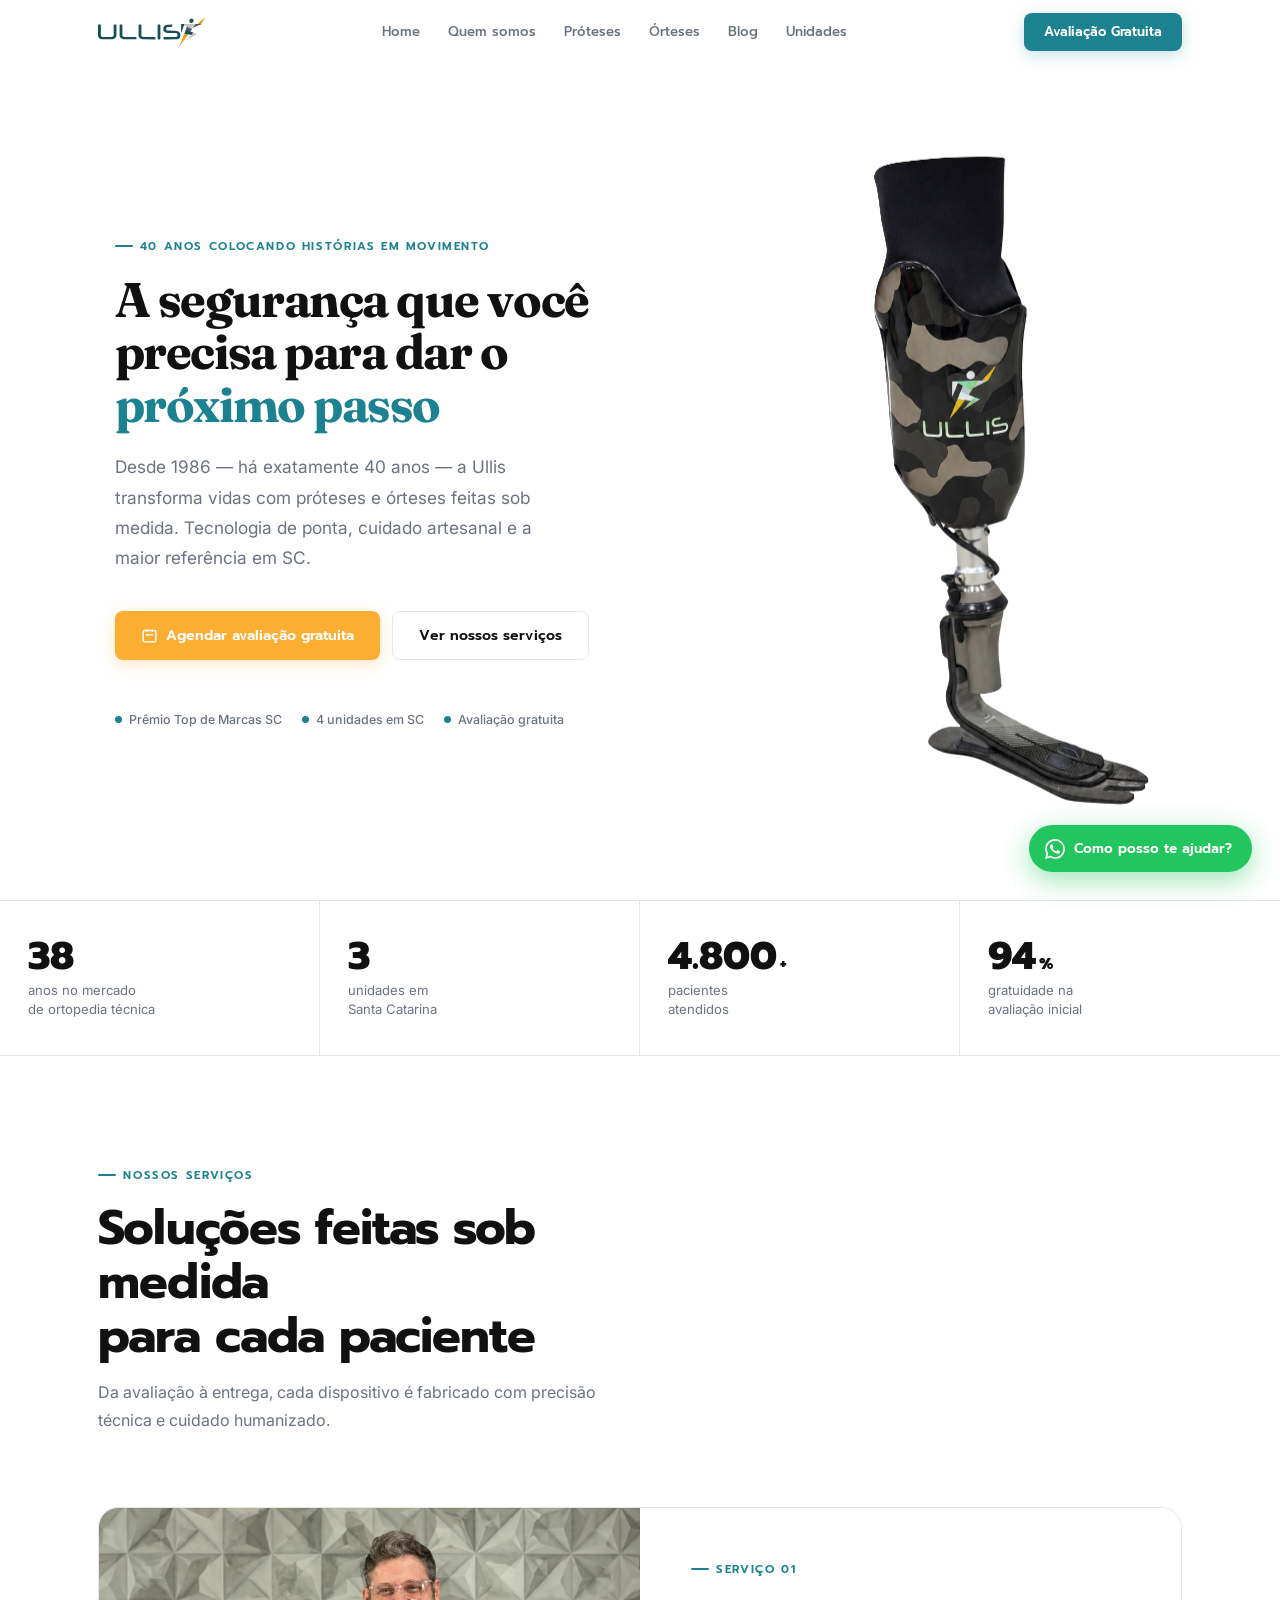
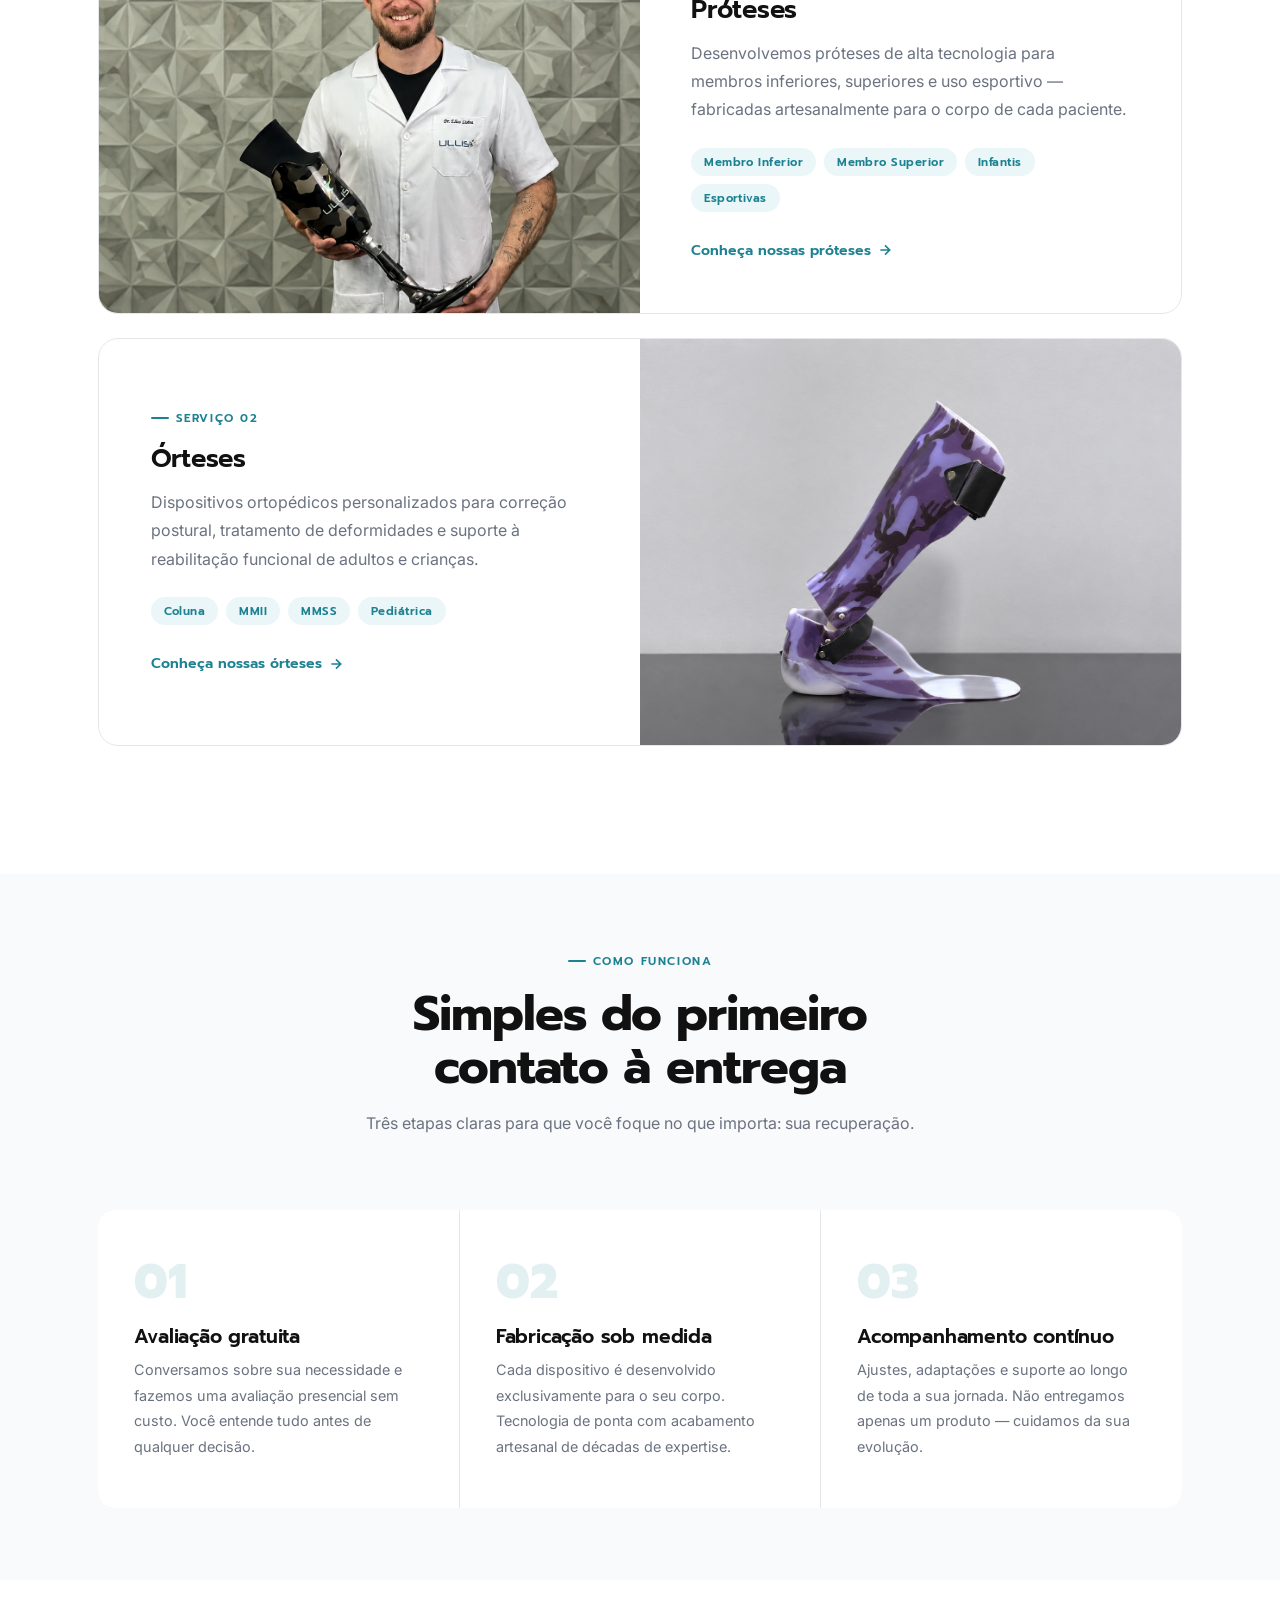
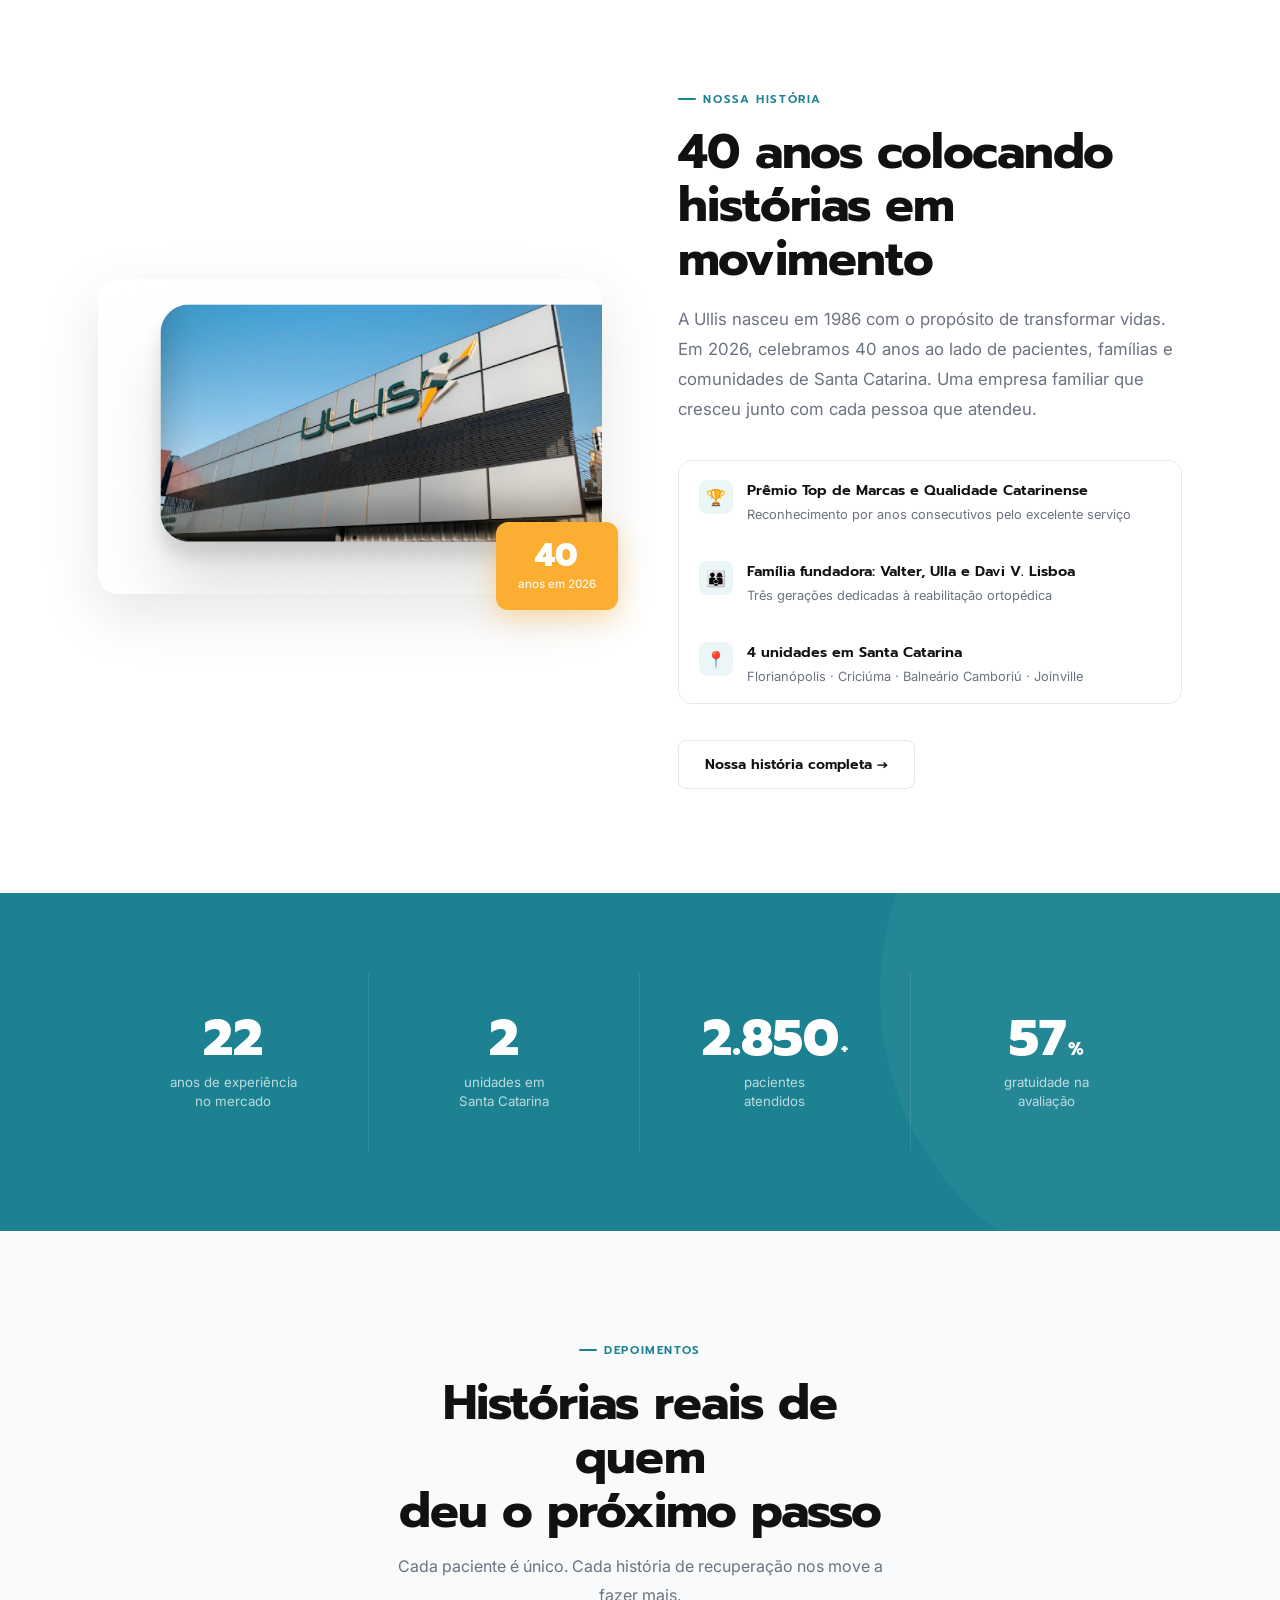
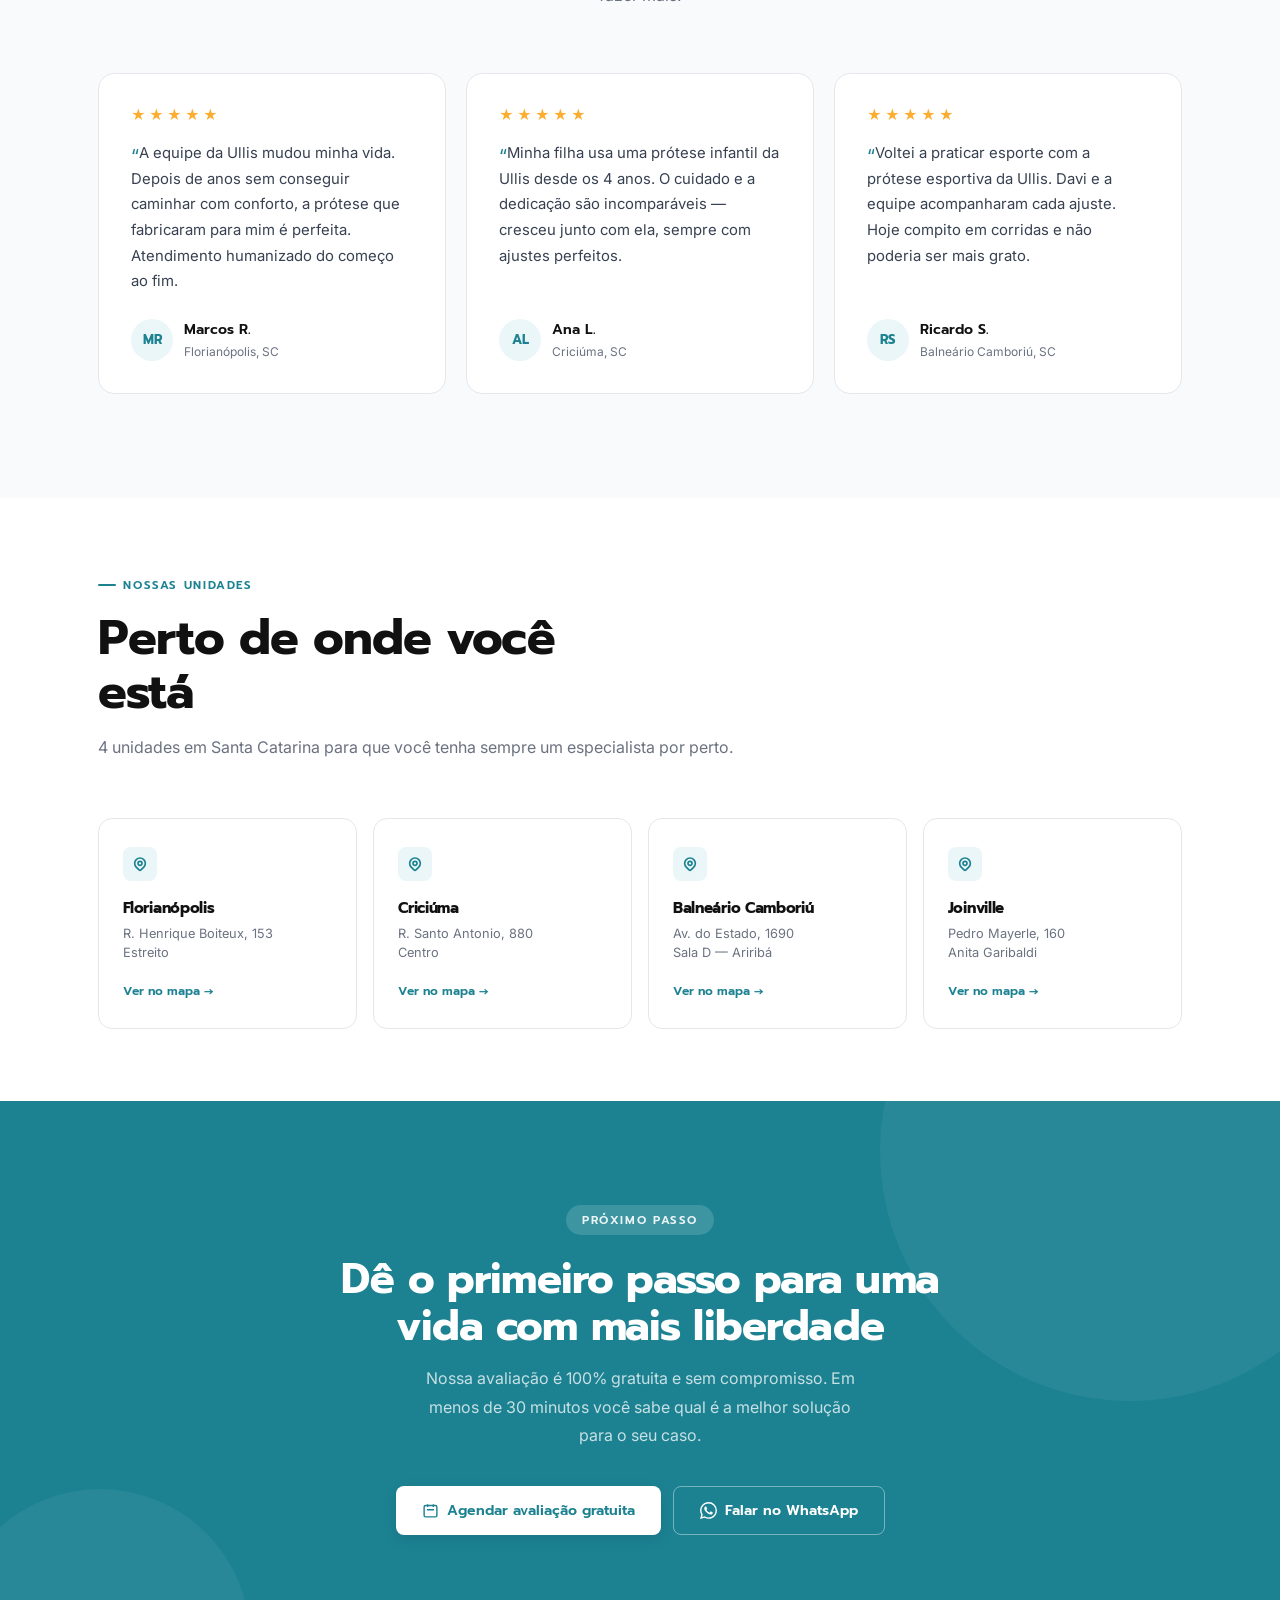
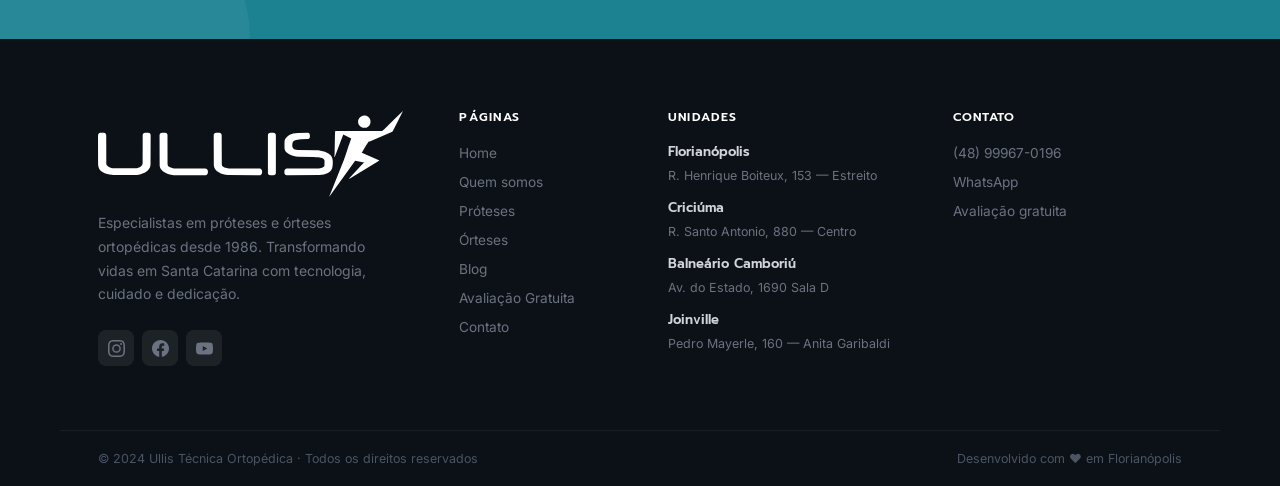
==== Ullis/index.html @ 699c55a4 "Add files via upload" ====
<!DOCTYPE html>
<html lang="pt-BR">
<head>
  <meta charset="UTF-8">
  <meta name="viewport" content="width=device-width, initial-scale=1.0">
  <title>Próteses e Órteses em Santa Catarina | Ullis Técnica Ortopédica</title>
  <meta name="description" content="Especialistas em próteses e órteses ortopédicas desde 1986. Unidades em Florianópolis, Criciúma, Balneário Camboriú e Joinville. Avaliação 100% gratuita.">
  <link rel="canonical" href="https://ullis.com.br/">
  <meta property="og:title" content="Ullis Técnica Ortopédica — Próteses e Órteses desde 1986">
  <meta property="og:description" content="Especialistas em próteses e órteses em Santa Catarina. Avaliação gratuita. 4 unidades.">
  <meta property="og:type" content="website">
  <meta property="og:url" content="https://ullis.com.br/">
  <meta name="robots" content="index, follow">
  <link rel="preconnect" href="https://fonts.googleapis.com">
  <link rel="preconnect" href="https://fonts.gstatic.com" crossorigin>
  <!-- Prompt = UI, nav, body labels | Fraunces = hero headline display serif -->
  <link href="https://fonts.googleapis.com/css2?family=Prompt:ital,wght@0,300;0,400;0,600;0,700;0,800&family=Inter:wght@400;500&family=Fraunces:ital,opsz,wght@0,9..144,300;0,9..144,700;1,9..144,700&display=swap" rel="stylesheet">

  <script type="application/ld+json">
  {"@context":"https://schema.org","@type":"MedicalBusiness","name":"Ullis Técnica Ortopédica","description":"Especialistas em próteses e órteses ortopédicas desde 1986","url":"https://ullis.com.br","telephone":"(48) 99967-0196","foundingDate":"1986","address":[{"@type":"PostalAddress","streetAddress":"Rua Henrique Boiteux, 153","addressLocality":"Florianópolis","addressRegion":"SC","addressCountry":"BR"},{"@type":"PostalAddress","streetAddress":"Rua Santo Antonio, 880","addressLocality":"Criciúma","addressRegion":"SC","addressCountry":"BR"}],"sameAs":["https://www.instagram.com/ullistecnicaortopedica/"]}
  </script>

<style>
/* ─── Reset ───────────────────────────────── */
*,*::before,*::after{box-sizing:border-box;margin:0;padding:0}
html{scroll-behavior:smooth;font-size:16px;-webkit-text-size-adjust:100%}
body{font-family:'Inter',sans-serif;background:#fff;color:#111;-webkit-font-smoothing:antialiased;overflow-x:hidden}
img{max-width:100%;display:block;height:auto}
a{text-decoration:none;color:inherit}
button{font-family:inherit;cursor:pointer;border:none;background:none}

/* ─── Tokens ──────────────────────────────── */
:root{
  --c:  #1C8292;
  --cl: #ebf6f8;
  --cm: rgba(28,130,146,.12);
  --g:  #FBAE32;
  --gd: #e49c25;
  --t:  #111111;
  --tm: #6b7280;
  --ts: #9ca3af;
  --bd: #e5e7eb;
  --bg: #f9fafb;
  --max:1160px;
  --tr: .28s cubic-bezier(.4,0,.2,1);
}

/* ─── Typography ──────────────────────────── */
h1,h2,h3,h4,h5{font-family:'Prompt',sans-serif;line-height:1.12;letter-spacing:-.02em;color:var(--t)}
h1{font-size:clamp(2.8rem,5.5vw,4.4rem);font-weight:800}
/* Hero headline usa Fraunces (serif display) — mais editorial e premium */
.hero__left h1{font-family:'Fraunces',Georgia,serif;font-weight:700;letter-spacing:-.03em;line-height:1.08;font-size:clamp(2rem,3.8vw,3.2rem)}
.hero__left h1 em{font-style:italic;color:var(--c)}
h2{font-size:clamp(2rem,3.8vw,3rem);font-weight:700}
h3{font-size:1.2rem;font-weight:600;letter-spacing:-.01em}
p{font-size:1rem;line-height:1.78;color:var(--tm)}

/* ─── Utilities ───────────────────────────── */
.wrap{max-width:var(--max);margin:0 auto;padding:0 clamp(16px,3vw,40px)}
.s{padding:104px 0}
.s-sm{padding:72px 0}

.eyebrow{
  display:inline-flex;align-items:center;gap:7px;
  font-family:'Prompt',sans-serif;font-size:.72rem;font-weight:600;
  letter-spacing:.14em;text-transform:uppercase;color:var(--c);
  margin-bottom:18px;
}
.eyebrow::before{content:'';width:18px;height:2px;background:var(--c);border-radius:1px}

/* ─── Buttons ─────────────────────────────── */
.btn{
  display:inline-flex;align-items:center;gap:8px;
  font-family:'Prompt',sans-serif;font-size:.88rem;font-weight:600;
  padding:13px 26px;border-radius:8px;
  transition:transform var(--tr),box-shadow var(--tr),background var(--tr),border-color var(--tr);
  white-space:nowrap;
}
.btn:hover{transform:translateY(-1px)}
.btn:active{transform:translateY(0)}
.btn-gold{background:var(--g);color:#fff;box-shadow:0 4px 16px rgba(251,174,50,.3)}
.btn-gold:hover{background:var(--gd);box-shadow:0 8px 24px rgba(251,174,50,.4)}
.btn-teal{background:var(--c);color:#fff;box-shadow:0 4px 16px rgba(28,130,146,.25)}
.btn-teal:hover{background:#166f7d;box-shadow:0 8px 24px rgba(28,130,146,.35)}
.btn-ghost{background:transparent;color:var(--t);border:1.5px solid var(--bd)}
.btn-ghost:hover{border-color:var(--c);color:var(--c);background:var(--cl)}
.btn-wh{background:#fff;color:var(--c);box-shadow:0 4px 14px rgba(0,0,0,.1)}
.btn-wh:hover{background:#f0f9fb}
.btn-ghost-wh{background:transparent;color:#fff;border:1.5px solid rgba(255,255,255,.4)}
.btn-ghost-wh:hover{background:rgba(255,255,255,.08);border-color:#fff}

/* ─── NAV ─────────────────────────────────── */
.nav{
  position:fixed;inset:0 0 auto;z-index:100;
  height:64px;
  background:rgba(255,255,255,.9);
  backdrop-filter:blur(16px) saturate(180%);
  -webkit-backdrop-filter:blur(16px) saturate(180%);
  border-bottom:1px solid transparent;
  transition:border-color .3s,box-shadow .3s;
}
.nav.up{border-color:var(--bd);box-shadow:0 1px 0 var(--bd)}
.nav__i{
  max-width:var(--max);margin:0 auto;padding:0 clamp(16px,3vw,40px);
  height:100%;display:flex;align-items:center;justify-content:space-between;gap:32px;
}
.logo{display:flex;align-items:center;flex-shrink:0}
.logo img{height:30px;width:auto;display:block}
.nav__links{display:flex;align-items:center;gap:2px}
.nav__links a{
  font-family:'Prompt',sans-serif;font-size:.83rem;font-weight:500;
  color:var(--tm);padding:7px 13px;border-radius:6px;
  transition:color var(--tr),background var(--tr);
}
.nav__links a:hover{color:var(--t);background:var(--bg)}
.nav__end{display:flex;align-items:center;gap:10px}
.nav__cta-btn{padding:9px 20px;font-size:.82rem}
.burger{display:none;padding:6px;flex-direction:column;gap:5px}
.burger span{display:block;width:20px;height:1.5px;background:var(--t);border-radius:2px;transition:var(--tr)}

/* ─── HERO ────────────────────────────────── */
.hero{
  min-height:100svh;padding-top:64px;
  display:grid;grid-template-columns:1fr 1fr;
  position:relative;background:#fff;
}
.hero__left{
  display:flex;flex-direction:column;justify-content:center;
  padding:80px clamp(24px,4vw,60px) 80px 0;
  padding-left:clamp(16px,3vw,40px);
  max-width:calc(var(--max)/2 + clamp(16px,3vw,40px));
  margin-left:auto;
}
.hero__left h1{margin-bottom:22px}
.hero__left h1 em{font-style:normal;color:var(--c)}
.hero__lead{
  font-size:1.08rem;color:var(--tm);max-width:440px;
  margin-bottom:38px;line-height:1.75;
}
.hero__actions{display:flex;gap:12px;flex-wrap:wrap;margin-bottom:52px}
.hero__pills{display:flex;gap:20px;flex-wrap:wrap}
.pill{
  display:flex;align-items:center;gap:7px;
  font-size:.78rem;color:var(--tm);font-weight:500;
}
.pill-dot{width:7px;height:7px;background:var(--c);border-radius:50%;flex-shrink:0}

/* ─── HERO RIGHT ─── */
.hero__right{position:relative;overflow:hidden;display:flex;align-items:center;justify-content:center;padding:32px}
.hero__right img{width:90%;height:90%;object-fit:contain;object-position:center;display:block;will-change:transform;transition:transform .1s linear;border-radius:16px}

/* ─── METRICS ─────────────────────────────── */
.metrics{border-top:1px solid var(--bd);border-bottom:1px solid var(--bd)}
.metrics__row{
  display:grid;grid-template-columns:repeat(4,1fr);
  divide-color:var(--bd);
}
.metric{
  padding:36px 28px;border-right:1px solid var(--bd);
  transition:background var(--tr);
}
.metric:last-child{border-right:none}
.metric:hover{background:var(--bg)}
.metric__num{
  font-family:'Prompt',sans-serif;font-size:2.4rem;font-weight:800;
  color:var(--t);line-height:1;margin-bottom:6px;display:flex;align-items:baseline;gap:2px;
}
.metric__num sup{font-size:1rem;margin-left:1px}
.metric__label{font-size:.82rem;color:var(--tm);line-height:1.45}

/* ─── SERVICES ────────────────────────────── */
.services{background:#fff}
.services__head{margin-bottom:72px}
.services__head h2{max-width:600px;margin-bottom:14px}
.services__head p{max-width:520px}
.service-row{
  display:grid;grid-template-columns:1fr 1fr;
  border:1px solid var(--bd);border-radius:20px;
  overflow:hidden;margin-bottom:24px;
  transition:border-color var(--tr),box-shadow var(--tr);
}
.service-row:hover{border-color:var(--c);box-shadow:0 8px 40px rgba(28,130,146,.08)}
.service-row--rev{direction:rtl}
.service-row--rev > *{direction:ltr}
.service-img{
  aspect-ratio:4/3;overflow:hidden;background:var(--cl);
}
.service-img img{width:100%;height:100%;object-fit:cover;transition:transform .6s ease}
.service-row:hover .service-img img{transform:scale(1.03)}
.service-body{
  padding:clamp(32px,4vw,52px);
  display:flex;flex-direction:column;justify-content:center;
}
.service-body h3{font-size:1.6rem;margin-bottom:14px}
.service-body p{margin-bottom:24px}
.tags{display:flex;gap:8px;flex-wrap:wrap;margin-bottom:28px}
.tag{
  font-size:.72rem;font-weight:600;font-family:'Prompt',sans-serif;
  letter-spacing:.04em;padding:5px 13px;border-radius:100px;
  background:var(--cl);color:var(--c);
}
.link-arrow{
  display:inline-flex;align-items:center;gap:6px;
  font-family:'Prompt',sans-serif;font-size:.88rem;font-weight:600;color:var(--c);
  transition:gap var(--tr);
}
.link-arrow:hover{gap:10px}
.link-arrow svg{transition:transform var(--tr)}
.link-arrow:hover svg{transform:translateX(3px)}

/* ─── PROCESS ─────────────────────────────── */
.process{background:var(--bg)}
.process__head{text-align:center;max-width:560px;margin:0 auto 72px}
.process__head h2{margin-bottom:14px}
.process__row{display:grid;grid-template-columns:repeat(3,1fr);gap:1px;background:var(--bd);border-radius:16px;overflow:hidden}
.step{
  background:#fff;padding:clamp(28px,4vw,48px) clamp(24px,3vw,36px);
  position:relative;transition:background var(--tr);
}
.step:hover{background:var(--bg)}
.step__n{
  font-family:'Prompt',sans-serif;font-size:3rem;font-weight:800;
  color:var(--cm);line-height:1;margin-bottom:20px;
  transition:color var(--tr);
}
.step:hover .step__n{color:rgba(28,130,146,.2)}
.step h3{margin-bottom:10px}
.step p{font-size:.9rem}
.step__bar{
  position:absolute;top:0;left:0;right:0;height:3px;
  background:var(--c);transform:scaleX(0);transform-origin:left;
  transition:transform .4s ease;
}
.step:hover .step__bar{transform:scaleX(1)}

/* ─── ABOUT ───────────────────────────────── */
.about{background:#fff;overflow:hidden}
.about__grid{
  display:grid;grid-template-columns:1fr 1fr;gap:clamp(48px,6vw,96px);align-items:center;
}
.about__media{position:relative}
.about__img{
  border-radius:20px;overflow:hidden;
  aspect-ratio:16/10;box-shadow:0 20px 60px rgba(0,0,0,.1);
}
.about__img img{width:100%;height:100%;object-fit:cover;object-position:center top}
.about__chip{
  position:absolute;bottom:-16px;right:-16px;
  background:var(--g);color:#fff;border-radius:12px;
  padding:18px 22px;box-shadow:0 8px 28px rgba(251,174,50,.4);
  text-align:center;min-width:120px;
}
.about__chip strong{display:block;font-family:'Prompt',sans-serif;font-size:2rem;font-weight:800;line-height:1}
.about__chip span{font-size:.72rem;opacity:.9;font-weight:500}
.about__body h2{margin-bottom:18px}
.about__body > p{margin-bottom:36px;font-size:1.05rem}
.about__list{display:flex;flex-direction:column;gap:1px;border:1px solid var(--bd);border-radius:14px;overflow:hidden;margin-bottom:36px}
.about__li{
  display:flex;align-items:flex-start;gap:14px;
  padding:18px 20px;background:#fff;transition:background var(--tr);
}
.about__li:hover{background:var(--bg)}
.about__li-ico{
  width:34px;height:34px;border-radius:8px;background:var(--cl);
  display:flex;align-items:center;justify-content:center;
  color:var(--c);font-size:16px;flex-shrink:0;margin-top:1px;
}
.about__li-txt strong{display:block;font-family:'Prompt',sans-serif;font-size:.9rem;font-weight:600;color:var(--t);margin-bottom:2px}
.about__li-txt span{font-size:.8rem;color:var(--tm)}

/* ─── STATS ───────────────────────────────── */
.stats{background:var(--c);padding:80px 0;overflow:hidden;position:relative}
.stats::before{
  content:'';position:absolute;right:-200px;top:-200px;
  width:600px;height:600px;border-radius:50%;
  background:rgba(255,255,255,.04);
}
.stats__grid{display:grid;grid-template-columns:repeat(4,1fr);gap:0;position:relative;z-index:1}
.stat-box{
  padding:40px 28px;border-right:1px solid rgba(255,255,255,.1);text-align:center;
}
.stat-box:last-child{border-right:none}
.stat-box__n{
  font-family:'Prompt',sans-serif;font-size:clamp(2.4rem,4vw,3.4rem);
  font-weight:800;color:#fff;line-height:1;margin-bottom:8px;
  display:flex;align-items:baseline;justify-content:center;gap:2px;
}
.stat-box__n sub,
.stat-box__n sup{font-size:1.1rem;font-weight:700}
.stat-box__l{font-size:.83rem;color:rgba(255,255,255,.7);line-height:1.45}

/* ─── TESTIMONIALS ────────────────────────── */
.testimonials{background:var(--bg)}
.test__head{text-align:center;max-width:520px;margin:0 auto 64px}
.test__head h2{margin-bottom:14px}
.test__grid{display:grid;grid-template-columns:repeat(3,1fr);gap:20px}
.test-card{
  background:#fff;border:1px solid var(--bd);border-radius:16px;
  padding:32px;display:flex;flex-direction:column;
  transition:border-color var(--tr),box-shadow var(--tr),transform var(--tr);
}
.test-card:hover{border-color:var(--c);box-shadow:0 8px 32px rgba(28,130,146,.1);transform:translateY(-3px)}
.test-card__stars{color:var(--g);font-size:.88rem;letter-spacing:3px;margin-bottom:18px}
.test-card__q{
  font-size:.93rem;line-height:1.72;color:#374151;
  flex:1;margin-bottom:24px;quotes:'\201C''\201D';
}
.test-card__q::before{content:open-quote;font-size:1.3em;color:var(--c);line-height:0;vertical-align:-.25em}
.test-card__who{display:flex;align-items:center;gap:11px}
.test-card__av{
  width:42px;height:42px;border-radius:50%;
  background:var(--cl);display:flex;align-items:center;justify-content:center;
  font-family:'Prompt',sans-serif;font-size:.82rem;font-weight:700;color:var(--c);flex-shrink:0;
}
.test-card__who strong{display:block;font-family:'Prompt',sans-serif;font-size:.88rem;font-weight:600;color:var(--t)}
.test-card__who span{font-size:.75rem;color:var(--tm)}

/* ─── LOCATIONS ───────────────────────────── */
.locations{background:#fff}
.loc__head{margin-bottom:56px}
.loc__head h2{margin-bottom:14px;max-width:480px}
.loc__grid{display:grid;grid-template-columns:repeat(4,1fr);gap:16px}
.loc-card{
  border:1px solid var(--bd);border-radius:14px;padding:28px 24px;
  display:flex;flex-direction:column;gap:4px;
  transition:border-color var(--tr),box-shadow var(--tr),transform var(--tr);
  cursor:pointer;
}
.loc-card:hover{border-color:var(--c);box-shadow:0 4px 20px rgba(28,130,146,.1);transform:translateY(-2px)}
.loc-card__pin{
  width:34px;height:34px;border-radius:8px;background:var(--cl);
  display:flex;align-items:center;justify-content:center;margin-bottom:14px;
  color:var(--c);
}
.loc-card h4{font-family:'Prompt',sans-serif;font-size:.95rem;font-weight:700;color:var(--t)}
.loc-card p{font-size:.8rem;color:var(--tm);line-height:1.5;margin-top:4px;margin-bottom:16px}
.loc-card__map{
  font-size:.76rem;font-family:'Prompt',sans-serif;font-weight:600;
  color:var(--c);display:inline-flex;align-items:center;gap:4px;margin-top:auto;
}

/* ─── CTA FINAL ───────────────────────────── */
.cta-final{
  background:var(--c);padding:104px clamp(16px,3vw,40px);
  text-align:center;position:relative;overflow:hidden;
}
.cta-final::before,.cta-final::after{
  content:'';position:absolute;border-radius:50%;
  background:rgba(255,255,255,.05);
}
.cta-final::before{width:500px;height:500px;top:-200px;right:-100px}
.cta-final::after{width:300px;height:300px;bottom:-150px;left:-50px}
.cta-final__in{max-width:600px;margin:0 auto;position:relative;z-index:1}
.cta-tag{
  display:inline-block;background:rgba(255,255,255,.15);
  color:rgba(255,255,255,.9);font-family:'Prompt',sans-serif;
  font-size:.72rem;font-weight:600;letter-spacing:.14em;text-transform:uppercase;
  padding:6px 16px;border-radius:100px;margin-bottom:22px;
}
.cta-final h2{color:#fff;margin-bottom:14px;font-size:clamp(1.8rem,3.5vw,2.6rem)}
.cta-final p{color:rgba(255,255,255,.75);max-width:440px;margin:0 auto 36px}
.cta-final__btns{display:flex;gap:12px;justify-content:center;flex-wrap:wrap}

/* ─── FOOTER ──────────────────────────────── */
.footer{background:#0c1117;color:#fff}
.footer__main{
  max-width:var(--max);margin:0 auto;
  padding:72px clamp(16px,3vw,40px) 64px;
  display:grid;grid-template-columns:2fr 1fr 1.5fr 1.5fr;gap:56px;
}
.footer__brand-name{
  font-family:'Prompt',sans-serif;font-size:1.3rem;font-weight:800;
  margin-bottom:14px;
}
.footer__brand-name span{color:var(--c)}
.footer p.brand-desc{font-size:.875rem;line-height:1.7;color:#6b7280;margin-bottom:24px}
.soc{display:flex;gap:8px}
.soc a{
  width:36px;height:36px;border-radius:8px;
  background:rgba(255,255,255,.07);display:flex;align-items:center;justify-content:center;
  color:#6b7280;font-size:16px;transition:background var(--tr),color var(--tr);
}
.soc a:hover{background:var(--c);color:#fff}
.footer__col h5{
  font-family:'Prompt',sans-serif;font-size:.76rem;font-weight:600;
  color:#fff;text-transform:uppercase;letter-spacing:.1em;margin-bottom:18px;
}
.footer__col ul{list-style:none;display:flex;flex-direction:column;gap:9px}
.footer__col ul a{font-size:.855rem;color:#6b7280;transition:color var(--tr)}
.footer__col ul a:hover{color:#fff}
.footer__addrs{display:flex;flex-direction:column;gap:14px}
.footer__addr strong{display:block;font-size:.82rem;color:#d1d5db;font-family:'Prompt',sans-serif;font-weight:600;margin-bottom:2px}
.footer__addr span{font-size:.78rem;color:#6b7280}
.footer__bar{
  border-top:1px solid rgba(255,255,255,.06);
  padding:20px clamp(16px,3vw,40px);
  max-width:var(--max);margin:0 auto;
  display:flex;align-items:center;justify-content:space-between;
  font-size:.78rem;color:#4b5563;
  flex-wrap:wrap;gap:8px;
}
.footer__bar a{color:var(--c)}

/* ─── WHATSAPP ────────────────────────────── */
.wa{
  position:fixed;bottom:28px;right:28px;z-index:200;
  display:flex;align-items:center;gap:9px;
  background:#22c55e;color:#fff;
  font-family:'Prompt',sans-serif;font-size:.85rem;font-weight:600;
  padding:13px 20px 13px 16px;border-radius:100px;
  box-shadow:0 8px 28px rgba(34,197,94,.45);
  transition:transform var(--tr),box-shadow var(--tr);
}
.wa:hover{transform:translateY(-2px);box-shadow:0 14px 36px rgba(34,197,94,.55)}
.wa svg{width:20px;height:20px;flex-shrink:0}

/* ─── REVEAL ANIMATION ────────────────────── */
[data-r]{opacity:0;transform:translateY(20px);transition:opacity .65s ease,transform .65s ease}
[data-r].on{opacity:1;transform:none}
[data-r][data-d="1"]{transition-delay:.1s}
[data-r][data-d="2"]{transition-delay:.2s}
[data-r][data-d="3"]{transition-delay:.3s}

/* ─── RESPONSIVE ──────────────────────────── */
@media(max-width:1024px){
  .hero{grid-template-columns:1fr;min-height:auto}
  .hero__right{display:none}
  .hero__left{max-width:100%;padding:80px clamp(16px,3vw,40px)}
  .hero__lead{max-width:100%}
  .service-row,.service-row--rev{grid-template-columns:1fr;direction:ltr}
  .service-img{aspect-ratio:16/7}
  .about__grid{grid-template-columns:1fr;gap:48px}
  .about__media{max-width:440px;margin:0 auto}
  .metrics__row,.stats__grid{grid-template-columns:repeat(2,1fr)}
  .metric{border-bottom:1px solid var(--bd)}
  .stat-box{border-bottom:1px solid rgba(255,255,255,.1)}
  .test__grid{grid-template-columns:1fr;max-width:480px;margin:0 auto}
  .loc__grid{grid-template-columns:1fr 1fr}
  .footer__main{grid-template-columns:1fr 1fr;gap:36px}
}
@media(max-width:640px){
  .s,.s-sm{padding:64px 0}
  .nav__links{display:none}
  .burger{display:flex}
  .metrics__row,.stats__grid{grid-template-columns:1fr 1fr}
  .loc__grid{grid-template-columns:1fr 1fr}
  .footer__main{grid-template-columns:1fr;gap:28px}
  .hero__actions{flex-direction:column;align-items:flex-start}
  .wa span{display:none}
  .wa{padding:13px;border-radius:50%}
  .process__row{grid-template-columns:1fr}
  .cta-final__btns{flex-direction:column;align-items:center}
}
</style>
</head>
<body>

<!-- NAV ──────────────────────────────────── -->
<nav class="nav" id="nav" aria-label="Navegação principal">
  <div class="nav__i">
    <a href="/" class="logo" aria-label="Ullis Técnica Ortopédica"><img src="img/logo.svg" alt="Ullis Técnica Ortopédica" height="30"></a>
    <div class="nav__links">
      <a href="/">Home</a>
      <a href="/quem-somos">Quem somos</a>
      <a href="/proteses">Próteses</a>
      <a href="/orteses">Órteses</a>
      <a href="/blog">Blog</a>
      <a href="/unidades">Unidades</a>
    </div>
    <div class="nav__end">
      <a href="/avaliacao-gratuita" class="btn btn-teal nav__cta-btn">Avaliação Gratuita</a>
    </div>
    <button class="burger" aria-label="Menu" id="burger">
      <span></span><span></span><span></span>
    </button>
  </div>
</nav>

<!-- HERO ──────────────────────────────────── -->
<section class="hero" aria-label="Apresentação">
  <div class="hero__left">
    <div class="eyebrow" data-r>40 anos colocando histórias em movimento</div>
    <h1 data-r data-d="1">
      A segurança que você<br>precisa para dar o<br>
      <em>próximo passo</em>
    </h1>
    <p class="hero__lead" data-r data-d="2">
      Desde 1986 — há exatamente 40 anos — a Ullis transforma vidas com próteses e órteses feitas sob medida. Tecnologia de ponta, cuidado artesanal e a maior referência em SC.
    </p>
    <div class="hero__actions" data-r data-d="2">
      <a href="/avaliacao-gratuita" class="btn btn-gold">
        <svg width="17" height="17" fill="none" stroke="currentColor" stroke-width="2" viewBox="0 0 24 24" aria-hidden="true"><path d="M8 7V3m8 4V3m-9 8h10M5 21h14a2 2 0 002-2V7a2 2 0 00-2-2H5a2 2 0 00-2 2v12a2 2 0 002 2z"/></svg>
        Agendar avaliação gratuita
      </a>
      <a href="/proteses" class="btn btn-ghost">Ver nossos serviços</a>
    </div>
    <div class="hero__pills" data-r data-d="3">
      <div class="pill"><span class="pill-dot"></span>Prêmio Top de Marcas SC</div>
      <div class="pill"><span class="pill-dot"></span>4 unidades em SC</div>
      <div class="pill"><span class="pill-dot"></span>Avaliação gratuita</div>
    </div>
  </div>
  <!-- HERO IMAGE -->
  <div class="hero__right" aria-hidden="true">
    <img id="heroImg" src="img/ullis-capa-header-protese.png" alt="Prótese Ullis Técnica Ortopédica">
  </div>
</section>

<!-- METRICS ───────────────────────────────── -->
<div class="metrics" role="region" aria-label="Números">
  <div class="metrics__row">
    <div class="metric" data-r>
      <div class="metric__num"><span class="count" data-t="40">0</span></div>
      <div class="metric__label">anos no mercado<br>de ortopedia técnica</div>
    </div>
    <div class="metric" data-r data-d="1">
      <div class="metric__num"><span class="count" data-t="4">0</span></div>
      <div class="metric__label">unidades em<br>Santa Catarina</div>
    </div>
    <div class="metric" data-r data-d="2">
      <div class="metric__num"><span class="count" data-t="5000">0</span><sup>+</sup></div>
      <div class="metric__label">pacientes<br>atendidos</div>
    </div>
    <div class="metric" data-r data-d="3">
      <div class="metric__num"><span class="count" data-t="100">0</span><sup>%</sup></div>
      <div class="metric__label">gratuidade na<br>avaliação inicial</div>
    </div>
  </div>
</div>

<!-- SERVIÇOS ───────────────────────────────── -->
<section class="s services" id="servicos">
  <div class="wrap">
    <div class="services__head" data-r>
      <div class="eyebrow">Nossos serviços</div>
      <h2>Soluções feitas sob medida<br>para cada paciente</h2>
      <p>Da avaliação à entrega, cada dispositivo é fabricado com precisão técnica e cuidado humanizado.</p>
    </div>

    <a href="/proteses" class="service-row" data-r>
      <div class="service-img">
        <img
          src="img/Ullis-Elias-Protese.png"
          alt="Dr. Elias Lisboa, especialista da Ullis Técnica Ortopédica, com prótese de membro inferior"
          loading="lazy"
        >
      </div>
      <div class="service-body">
        <div class="eyebrow">Serviço 01</div>
        <h3>Próteses</h3>
        <p>Desenvolvemos próteses de alta tecnologia para membros inferiores, superiores e uso esportivo — fabricadas artesanalmente para o corpo de cada paciente.</p>
        <div class="tags">
          <span class="tag">Membro Inferior</span>
          <span class="tag">Membro Superior</span>
          <span class="tag">Infantis</span>
          <span class="tag">Esportivas</span>
        </div>
        <span class="link-arrow">
          Conheça nossas próteses
          <svg width="16" height="16" fill="none" stroke="currentColor" stroke-width="2.5" viewBox="0 0 24 24" aria-hidden="true"><path d="M5 12h14M12 5l7 7-7 7"/></svg>
        </span>
      </div>
    </a>

    <a href="/orteses" class="service-row service-row--rev" data-r>
      <div class="service-img">
        <img
          src="img/ullis-capa-orteses-home.png"
          alt="Órtese personalizada fabricada pela Ullis Técnica Ortopédica"
          loading="lazy"
        >
      </div>
      <div class="service-body">
        <div class="eyebrow">Serviço 02</div>
        <h3>Órteses</h3>
        <p>Dispositivos ortopédicos personalizados para correção postural, tratamento de deformidades e suporte à reabilitação funcional de adultos e crianças.</p>
        <div class="tags">
          <span class="tag">Coluna</span>
          <span class="tag">MMII</span>
          <span class="tag">MMSS</span>
          <span class="tag">Pediátrica</span>
        </div>
        <span class="link-arrow">
          Conheça nossas órteses
          <svg width="16" height="16" fill="none" stroke="currentColor" stroke-width="2.5" viewBox="0 0 24 24" aria-hidden="true"><path d="M5 12h14M12 5l7 7-7 7"/></svg>
        </span>
      </div>
    </a>
  </div>
</section>

<!-- PROCESSO ───────────────────────────────── -->
<section class="s-sm process" id="como-funciona">
  <div class="wrap">
    <div class="process__head" data-r>
      <div class="eyebrow">Como funciona</div>
      <h2>Simples do primeiro<br>contato à entrega</h2>
      <p>Três etapas claras para que você foque no que importa: sua recuperação.</p>
    </div>
    <div class="process__row">
      <div class="step" data-r>
        <div class="step__bar"></div>
        <div class="step__n">01</div>
        <h3>Avaliação gratuita</h3>
        <p>Conversamos sobre sua necessidade e fazemos uma avaliação presencial sem custo. Você entende tudo antes de qualquer decisão.</p>
      </div>
      <div class="step" data-r data-d="1">
        <div class="step__bar"></div>
        <div class="step__n">02</div>
        <h3>Fabricação sob medida</h3>
        <p>Cada dispositivo é desenvolvido exclusivamente para o seu corpo. Tecnologia de ponta com acabamento artesanal de décadas de expertise.</p>
      </div>
      <div class="step" data-r data-d="2">
        <div class="step__bar"></div>
        <div class="step__n">03</div>
        <h3>Acompanhamento contínuo</h3>
        <p>Ajustes, adaptações e suporte ao longo de toda a sua jornada. Não entregamos apenas um produto — cuidamos da sua evolução.</p>
      </div>
    </div>
  </div>
</section>

<!-- SOBRE ──────────────────────────────────── -->
<section class="s about" id="quem-somos">
  <div class="wrap">
    <div class="about__grid">
      <div class="about__media" data-r>
        <div class="about__img">
          <img
            src="img/Ullis-frente.png"
            alt="Fachada da Ullis Técnica Ortopédica"
            loading="lazy"
          >
        </div>
        <div class="about__chip">
          <strong>40</strong>
          <span>anos em 2026</span>
        </div>
      </div>
      <div class="about__body" data-r data-d="1">
        <div class="eyebrow">Nossa história</div>
        <h2>40 anos colocando histórias em movimento</h2>
        <p>A Ullis nasceu em 1986 com o propósito de transformar vidas. Em 2026, celebramos 40 anos ao lado de pacientes, famílias e comunidades de Santa Catarina. Uma empresa familiar que cresceu junto com cada pessoa que atendeu.</p>
        <div class="about__list">
          <div class="about__li">
            <div class="about__li-ico">🏆</div>
            <div class="about__li-txt">
              <strong>Prêmio Top de Marcas e Qualidade Catarinense</strong>
              <span>Reconhecimento por anos consecutivos pelo excelente serviço</span>
            </div>
          </div>
          <div class="about__li">
            <div class="about__li-ico">👨‍👩‍👦</div>
            <div class="about__li-txt">
              <strong>Família fundadora: Valter, Ulla e Davi V. Lisboa</strong>
              <span>Três gerações dedicadas à reabilitação ortopédica</span>
            </div>
          </div>
          <div class="about__li">
            <div class="about__li-ico">📍</div>
            <div class="about__li-txt">
              <strong>4 unidades em Santa Catarina</strong>
              <span>Florianópolis · Criciúma · Balneário Camboriú · Joinville</span>
            </div>
          </div>
        </div>
        <a href="/quem-somos" class="btn btn-ghost">Nossa história completa →</a>
      </div>
    </div>
  </div>
</section>

<!-- STATS ──────────────────────────────────── -->
<section class="stats" aria-label="Estatísticas da Ullis">
  <div class="wrap">
    <div class="stats__grid">
      <div class="stat-box" data-r>
        <div class="stat-box__n"><span class="cnt" data-t="40">0</span></div>
        <div class="stat-box__l">anos de experiência<br>no mercado</div>
      </div>
      <div class="stat-box" data-r data-d="1">
        <div class="stat-box__n"><span class="cnt" data-t="4">0</span></div>
        <div class="stat-box__l">unidades em<br>Santa Catarina</div>
      </div>
      <div class="stat-box" data-r data-d="2">
        <div class="stat-box__n"><span class="cnt" data-t="5000">0</span><sup>+</sup></div>
        <div class="stat-box__l">pacientes<br>atendidos</div>
      </div>
      <div class="stat-box" data-r data-d="3">
        <div class="stat-box__n"><span class="cnt" data-t="100">0</span><sup>%</sup></div>
        <div class="stat-box__l">gratuidade na<br>avaliação</div>
      </div>
    </div>
  </div>
</section>

<!-- DEPOIMENTOS ────────────────────────────── -->
<section class="s testimonials" id="depoimentos">
  <div class="wrap">
    <div class="test__head" data-r>
      <div class="eyebrow">Depoimentos</div>
      <h2>Histórias reais de quem<br>deu o próximo passo</h2>
      <p>Cada paciente é único. Cada história de recuperação nos move a fazer mais.</p>
    </div>
    <div class="test__grid">
      <div class="test-card" data-r>
        <div class="test-card__stars">★★★★★</div>
        <p class="test-card__q">A equipe da Ullis mudou minha vida. Depois de anos sem conseguir caminhar com conforto, a prótese que fabricaram para mim é perfeita. Atendimento humanizado do começo ao fim.</p>
        <div class="test-card__who">
          <div class="test-card__av">MR</div>
          <div>
            <strong>Marcos R.</strong>
            <span>Florianópolis, SC</span>
          </div>
        </div>
      </div>
      <div class="test-card" data-r data-d="1">
        <div class="test-card__stars">★★★★★</div>
        <p class="test-card__q">Minha filha usa uma prótese infantil da Ullis desde os 4 anos. O cuidado e a dedicação são incomparáveis — cresceu junto com ela, sempre com ajustes perfeitos.</p>
        <div class="test-card__who">
          <div class="test-card__av">AL</div>
          <div>
            <strong>Ana L.</strong>
            <span>Criciúma, SC</span>
          </div>
        </div>
      </div>
      <div class="test-card" data-r data-d="2">
        <div class="test-card__stars">★★★★★</div>
        <p class="test-card__q">Voltei a praticar esporte com a prótese esportiva da Ullis. Davi e a equipe acompanharam cada ajuste. Hoje compito em corridas e não poderia ser mais grato.</p>
        <div class="test-card__who">
          <div class="test-card__av">RS</div>
          <div>
            <strong>Ricardo S.</strong>
            <span>Balneário Camboriú, SC</span>
          </div>
        </div>
      </div>
    </div>
  </div>
</section>

<!-- UNIDADES ───────────────────────────────── -->
<section class="s-sm locations" id="unidades">
  <div class="wrap">
    <div class="loc__head" data-r>
      <div class="eyebrow">Nossas unidades</div>
      <h2>Perto de onde você está</h2>
      <p>4 unidades em Santa Catarina para que você tenha sempre um especialista por perto.</p>
    </div>
    <div class="loc__grid">
      <a href="https://maps.google.com/?q=Rua+Henrique+Boiteux+153+Florianopolis" target="_blank" rel="noopener" class="loc-card" data-r>
        <div class="loc-card__pin">
          <svg width="16" height="16" fill="none" stroke="currentColor" stroke-width="2.5" viewBox="0 0 24 24"><path d="M17.657 16.657L13.414 20.9a2 2 0 01-2.827 0l-4.244-4.243a8 8 0 1111.314 0z"/><circle cx="12" cy="11" r="3"/></svg>
        </div>
        <h4>Florianópolis</h4>
        <p>R. Henrique Boiteux, 153<br>Estreito</p>
        <span class="loc-card__map">Ver no mapa →</span>
      </a>
      <a href="https://maps.google.com/?q=Rua+Santo+Antonio+880+Criciuma" target="_blank" rel="noopener" class="loc-card" data-r data-d="1">
        <div class="loc-card__pin">
          <svg width="16" height="16" fill="none" stroke="currentColor" stroke-width="2.5" viewBox="0 0 24 24"><path d="M17.657 16.657L13.414 20.9a2 2 0 01-2.827 0l-4.244-4.243a8 8 0 1111.314 0z"/><circle cx="12" cy="11" r="3"/></svg>
        </div>
        <h4>Criciúma</h4>
        <p>R. Santo Antonio, 880<br>Centro</p>
        <span class="loc-card__map">Ver no mapa →</span>
      </a>
      <a href="https://maps.google.com/?q=Avenida+do+Estado+1690+Balneario+Camboriu" target="_blank" rel="noopener" class="loc-card" data-r data-d="2">
        <div class="loc-card__pin">
          <svg width="16" height="16" fill="none" stroke="currentColor" stroke-width="2.5" viewBox="0 0 24 24"><path d="M17.657 16.657L13.414 20.9a2 2 0 01-2.827 0l-4.244-4.243a8 8 0 1111.314 0z"/><circle cx="12" cy="11" r="3"/></svg>
        </div>
        <h4>Balneário Camboriú</h4>
        <p>Av. do Estado, 1690<br>Sala D — Ariribá</p>
        <span class="loc-card__map">Ver no mapa →</span>
      </a>
      <a href="https://maps.google.com/?q=Pedro+Mayerle+160+Joinville" target="_blank" rel="noopener" class="loc-card" data-r data-d="3">
        <div class="loc-card__pin">
          <svg width="16" height="16" fill="none" stroke="currentColor" stroke-width="2.5" viewBox="0 0 24 24"><path d="M17.657 16.657L13.414 20.9a2 2 0 01-2.827 0l-4.244-4.243a8 8 0 1111.314 0z"/><circle cx="12" cy="11" r="3"/></svg>
        </div>
        <h4>Joinville</h4>
        <p>Pedro Mayerle, 160<br>Anita Garibaldi</p>
        <span class="loc-card__map">Ver no mapa →</span>
      </a>
    </div>
  </div>
</section>

<!-- CTA FINAL ──────────────────────────────── -->
<section class="cta-final" aria-label="Chamada para avaliação">
  <div class="cta-final__in" data-r>
    <span class="cta-tag">Próximo passo</span>
    <h2>Dê o primeiro passo para uma vida com mais liberdade</h2>
    <p>Nossa avaliação é 100% gratuita e sem compromisso. Em menos de 30 minutos você sabe qual é a melhor solução para o seu caso.</p>
    <div class="cta-final__btns">
      <a href="/avaliacao-gratuita" class="btn btn-wh">
        <svg width="17" height="17" fill="none" stroke="currentColor" stroke-width="2" viewBox="0 0 24 24" aria-hidden="true"><path d="M8 7V3m8 4V3m-9 8h10M5 21h14a2 2 0 002-2V7a2 2 0 00-2-2H5a2 2 0 00-2 2v12a2 2 0 002 2z"/></svg>
        Agendar avaliação gratuita
      </a>
      <a href="https://wa.me/5548999670196" class="btn btn-ghost-wh" target="_blank" rel="noopener">
        <svg width="17" height="17" viewBox="0 0 24 24" fill="currentColor" aria-hidden="true"><path d="M17.472 14.382c-.297-.149-1.758-.867-2.03-.967-.273-.099-.471-.148-.67.15-.197.297-.767.966-.94 1.164-.173.199-.347.223-.644.075-.297-.15-1.255-.463-2.39-1.475-.883-.788-1.48-1.761-1.653-2.059-.173-.297-.018-.458.13-.606.134-.133.298-.347.446-.52.149-.174.198-.298.298-.497.099-.198.05-.371-.025-.52-.075-.149-.669-1.612-.916-2.207-.242-.579-.487-.5-.669-.51-.173-.008-.371-.01-.57-.01-.198 0-.52.074-.792.372-.272.297-1.04 1.016-1.04 2.479 0 1.462 1.065 2.875 1.213 3.074.149.198 2.096 3.2 5.077 4.487.709.306 1.262.489 1.694.625.712.227 1.36.195 1.871.118.571-.085 1.758-.719 2.006-1.413.248-.694.248-1.289.173-1.413-.074-.124-.272-.198-.57-.347m-5.421 7.403h-.004a9.87 9.87 0 01-5.031-1.378l-.361-.214-3.741.982.998-3.648-.235-.374a9.86 9.86 0 01-1.51-5.26c.001-5.45 4.436-9.884 9.888-9.884 2.64 0 5.122 1.03 6.988 2.898a9.825 9.825 0 012.893 6.994c-.003 5.45-4.437 9.884-9.885 9.884m8.413-18.297A11.815 11.815 0 0012.05 0C5.495 0 .16 5.335.157 11.892c0 2.096.547 4.142 1.588 5.945L.057 24l6.305-1.654a11.882 11.882 0 005.683 1.448h.005c6.554 0 11.89-5.335 11.893-11.893a11.821 11.821 0 00-3.48-8.413z"/></svg>
        Falar no WhatsApp
      </a>
    </div>
  </div>
</section>

<!-- FOOTER ─────────────────────────────────── -->
<footer class="footer" role="contentinfo">
  <div class="footer__main">
    <div>
      <div class="footer__brand-name"><img src="img/logo.svg" alt="Ullis Técnica Ortopédica" height="36" style="filter:brightness(0) invert(1)"></div>
      <p class="brand-desc">Especialistas em próteses e órteses ortopédicas desde 1986. Transformando vidas em Santa Catarina com tecnologia, cuidado e dedicação.</p>
      <div class="soc">
        <a href="https://www.instagram.com/ullistecnicaortopedica/" target="_blank" rel="noopener" aria-label="Instagram">
          <svg width="17" height="17" viewBox="0 0 24 24" fill="currentColor"><path d="M12 2.163c3.204 0 3.584.012 4.85.07 3.252.148 4.771 1.691 4.919 4.919.058 1.265.069 1.645.069 4.849 0 3.205-.012 3.584-.069 4.849-.149 3.225-1.664 4.771-4.919 4.919-1.266.058-1.644.07-4.85.07-3.204 0-3.584-.012-4.849-.07-3.26-.149-4.771-1.699-4.919-4.92-.058-1.265-.07-1.644-.07-4.849 0-3.204.013-3.583.07-4.849.149-3.227 1.664-4.771 4.919-4.919 1.266-.057 1.645-.069 4.849-.069zM12 0C8.741 0 8.333.014 7.053.072 2.695.272.273 2.69.073 7.052.014 8.333 0 8.741 0 12c0 3.259.014 3.668.072 4.948.2 4.358 2.618 6.78 6.98 6.98C8.333 23.986 8.741 24 12 24c3.259 0 3.668-.014 4.948-.072 4.354-.2 6.782-2.618 6.979-6.98.059-1.28.073-1.689.073-4.948 0-3.259-.014-3.667-.072-4.947-.196-4.354-2.617-6.78-6.979-6.98C15.668.014 15.259 0 12 0zm0 5.838a6.162 6.162 0 100 12.324 6.162 6.162 0 000-12.324zM12 16a4 4 0 110-8 4 4 0 010 8zm6.406-11.845a1.44 1.44 0 100 2.881 1.44 1.44 0 000-2.881z"/></svg>
        </a>
        <a href="https://www.facebook.com" target="_blank" rel="noopener" aria-label="Facebook">
          <svg width="17" height="17" viewBox="0 0 24 24" fill="currentColor"><path d="M24 12.073c0-6.627-5.373-12-12-12s-12 5.373-12 12c0 5.99 4.388 10.954 10.125 11.854v-8.385H7.078v-3.47h3.047V9.43c0-3.007 1.792-4.669 4.533-4.669 1.312 0 2.686.235 2.686.235v2.953H15.83c-1.491 0-1.956.925-1.956 1.874v2.25h3.328l-.532 3.47h-2.796v8.385C19.612 23.027 24 18.062 24 12.073z"/></svg>
        </a>
        <a href="https://www.youtube.com" target="_blank" rel="noopener" aria-label="YouTube">
          <svg width="17" height="17" viewBox="0 0 24 24" fill="currentColor"><path d="M23.498 6.186a3.016 3.016 0 00-2.122-2.136C19.505 3.545 12 3.545 12 3.545s-7.505 0-9.377.505A3.017 3.017 0 00.502 6.186C0 8.07 0 12 0 12s0 3.93.502 5.814a3.016 3.016 0 002.122 2.136c1.871.505 9.376.505 9.376.505s7.505 0 9.377-.505a3.015 3.015 0 002.122-2.136C24 15.93 24 12 24 12s0-3.93-.502-5.814zM9.545 15.568V8.432L15.818 12l-6.273 3.568z"/></svg>
        </a>
      </div>
    </div>
    <div class="footer__col">
      <h5>Páginas</h5>
      <ul>
        <li><a href="/">Home</a></li>
        <li><a href="/quem-somos">Quem somos</a></li>
        <li><a href="/proteses">Próteses</a></li>
        <li><a href="/orteses">Órteses</a></li>
        <li><a href="/blog">Blog</a></li>
        <li><a href="/avaliacao-gratuita">Avaliação Gratuita</a></li>
        <li><a href="/contato">Contato</a></li>
      </ul>
    </div>
    <div class="footer__col">
      <h5>Unidades</h5>
      <div class="footer__addrs">
        <div class="footer__addr"><strong>Florianópolis</strong><span>R. Henrique Boiteux, 153 — Estreito</span></div>
        <div class="footer__addr"><strong>Criciúma</strong><span>R. Santo Antonio, 880 — Centro</span></div>
        <div class="footer__addr"><strong>Balneário Camboriú</strong><span>Av. do Estado, 1690 Sala D</span></div>
        <div class="footer__addr"><strong>Joinville</strong><span>Pedro Mayerle, 160 — Anita Garibaldi</span></div>
      </div>
    </div>
    <div class="footer__col">
      <h5>Contato</h5>
      <ul>
        <li><a href="tel:+5548999670196">(48) 99967-0196</a></li>
        <li><a href="https://wa.me/5548999670196" target="_blank" rel="noopener">WhatsApp</a></li>
        <li><a href="/avaliacao-gratuita">Avaliação gratuita</a></li>
      </ul>
    </div>
  </div>
  <div style="max-width:var(--max);margin:0 auto">
    <div class="footer__bar">
      <span>© 2024 Ullis Técnica Ortopédica · Todos os direitos reservados</span>
      <span>Desenvolvido com ♥ em Florianópolis</span>
    </div>
  </div>
</footer>

<!-- WHATSAPP ────────────────────────────────── -->
<a href="https://wa.me/5548999670196?text=Olá!%20Gostaria%20de%20agendar%20uma%20avaliação%20gratuita." target="_blank" rel="noopener" class="wa" aria-label="Falar no WhatsApp">
  <svg viewBox="0 0 24 24" fill="currentColor" aria-hidden="true"><path d="M17.472 14.382c-.297-.149-1.758-.867-2.03-.967-.273-.099-.471-.148-.67.15-.197.297-.767.966-.94 1.164-.173.199-.347.223-.644.075-.297-.15-1.255-.463-2.39-1.475-.883-.788-1.48-1.761-1.653-2.059-.173-.297-.018-.458.13-.606.134-.133.298-.347.446-.52.149-.174.198-.298.298-.497.099-.198.05-.371-.025-.52-.075-.149-.669-1.612-.916-2.207-.242-.579-.487-.5-.669-.51-.173-.008-.371-.01-.57-.01-.198 0-.52.074-.792.372-.272.297-1.04 1.016-1.04 2.479 0 1.462 1.065 2.875 1.213 3.074.149.198 2.096 3.2 5.077 4.487.709.306 1.262.489 1.694.625.712.227 1.36.195 1.871.118.571-.085 1.758-.719 2.006-1.413.248-.694.248-1.289.173-1.413-.074-.124-.272-.198-.57-.347m-5.421 7.403h-.004a9.87 9.87 0 01-5.031-1.378l-.361-.214-3.741.982.998-3.648-.235-.374a9.86 9.86 0 01-1.51-5.26c.001-5.45 4.436-9.884 9.888-9.884 2.64 0 5.122 1.03 6.988 2.898a9.825 9.825 0 012.893 6.994c-.003 5.45-4.437 9.884-9.885 9.884m8.413-18.297A11.815 11.815 0 0012.05 0C5.495 0 .16 5.335.157 11.892c0 2.096.547 4.142 1.588 5.945L.057 24l6.305-1.654a11.882 11.882 0 005.683 1.448h.005c6.554 0 11.89-5.335 11.893-11.893a11.821 11.821 0 00-3.48-8.413z"/></svg>
  <span>Como posso te ajudar?</span>
</a>

<script>
// Nav scroll shadow
const nav=document.getElementById('nav');
window.addEventListener('scroll',()=>nav.classList.toggle('up',scrollY>10),{passive:true});

// Scroll reveal
const ro=new IntersectionObserver(es=>es.forEach(e=>{if(e.isIntersecting)e.target.classList.add('on')}),{threshold:.12});
document.querySelectorAll('[data-r]').forEach(el=>ro.observe(el));

// Counter animation
function runCount(el){
  const t=+el.dataset.t,dur=1600,s=t/(dur/16);let c=0;
  const id=setInterval(()=>{c=Math.min(c+s,t);el.textContent=t>=1000?Math.floor(c).toLocaleString('pt-BR'):Math.floor(c);if(c>=t)clearInterval(id)},16);
}
const co=new IntersectionObserver(es=>es.forEach(e=>{if(e.isIntersecting){e.target.querySelectorAll('.count,.cnt').forEach(runCount);co.unobserve(e.target)}}),{threshold:.3});
document.querySelectorAll('.metrics,.stats').forEach(el=>co.observe(el));

// Mobile menu
const burger=document.getElementById('burger');
const links=document.querySelector('.nav__links');
let open=false;
burger.addEventListener('click',()=>{
  open=!open;
  links.style.cssText=open?'display:flex;flex-direction:column;position:absolute;top:64px;left:0;right:0;background:#fff;padding:12px 16px 16px;border-bottom:1px solid #e5e7eb;gap:2px;z-index:99;box-shadow:0 8px 24px rgba(0,0,0,.08)':'';
  burger.setAttribute('aria-expanded',open);
});

// ── Hero parallax ──
(function(){
  const img=document.getElementById('heroImg');
  if(!img)return;
  let ticking=false;
  window.addEventListener('scroll',()=>{
    if(ticking)return;
    ticking=true;
    requestAnimationFrame(()=>{
      const hero=document.querySelector('.hero');
      const p=Math.min(scrollY/hero.offsetHeight,1);
      img.style.transform=`translateY(${p*30}px) scale(1.05)`;
      ticking=false;
    });
  },{passive:true});
})();
</script>
</body>
</html>
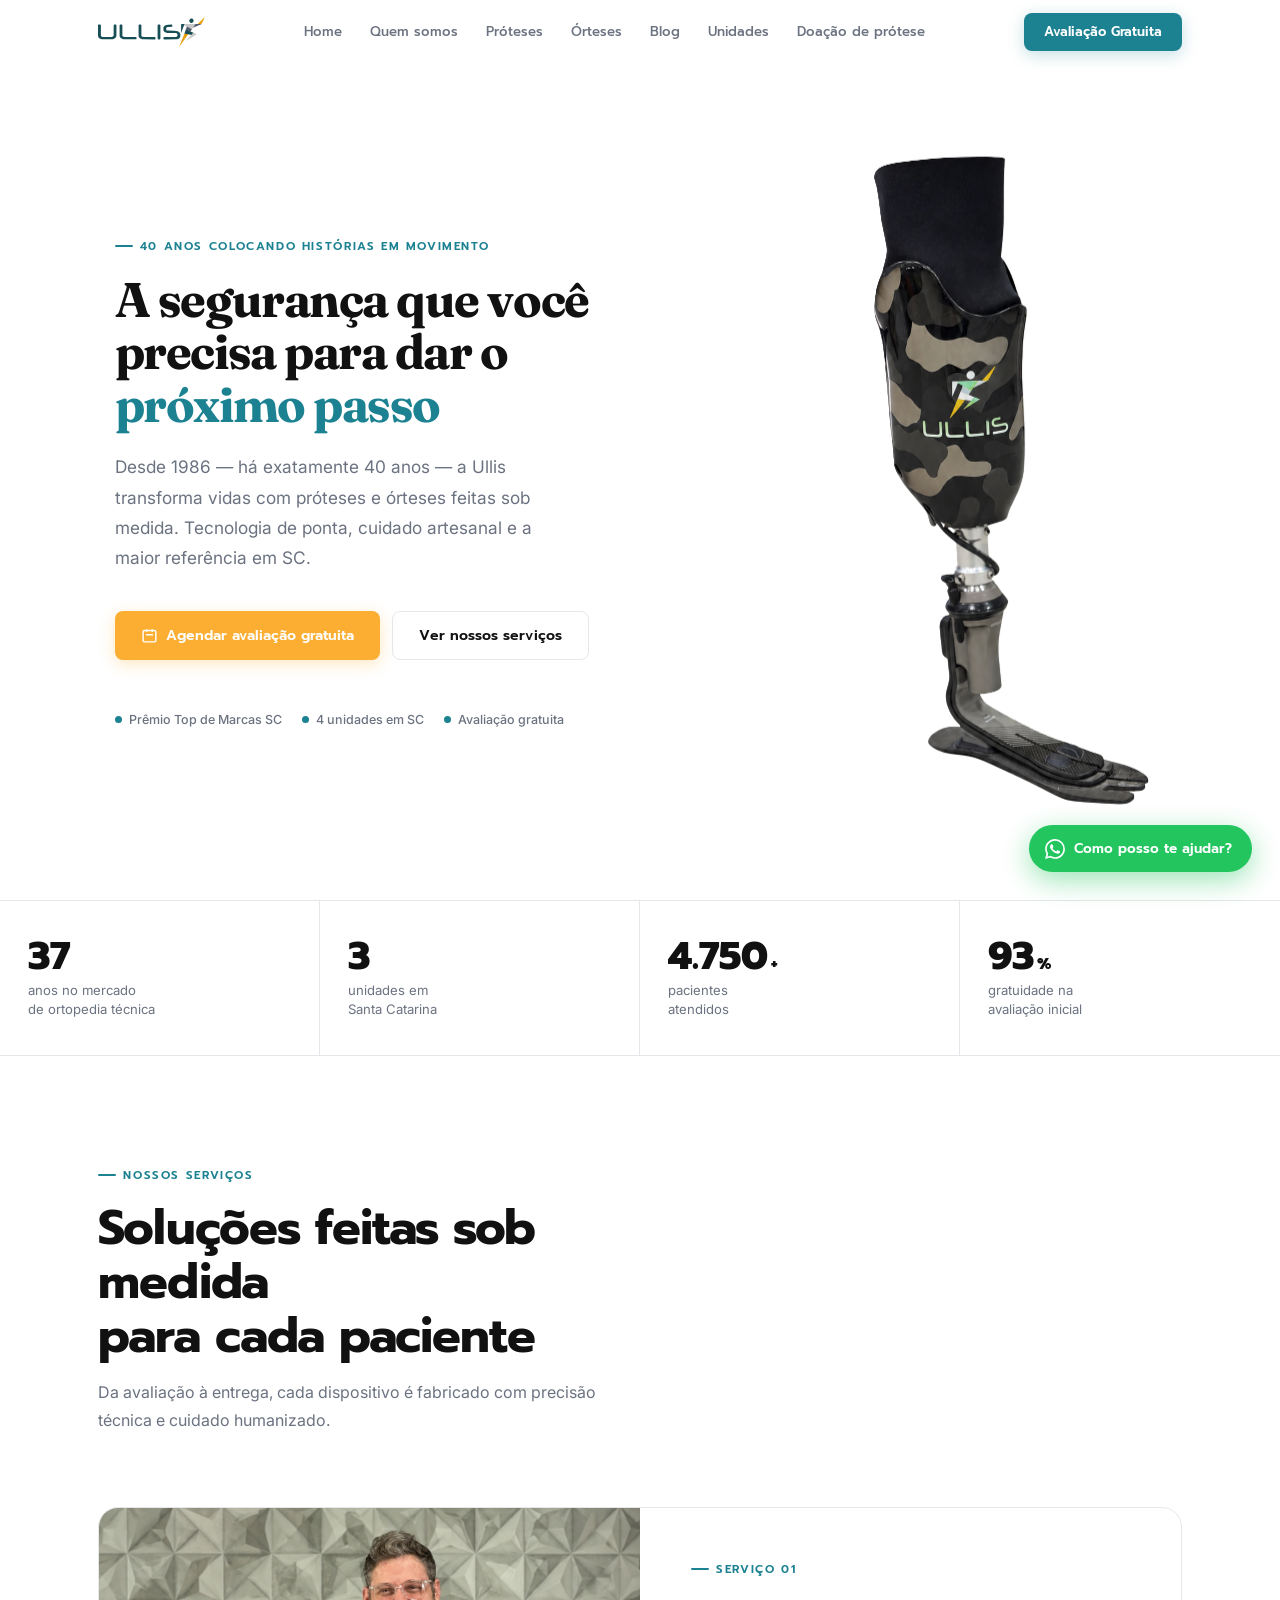
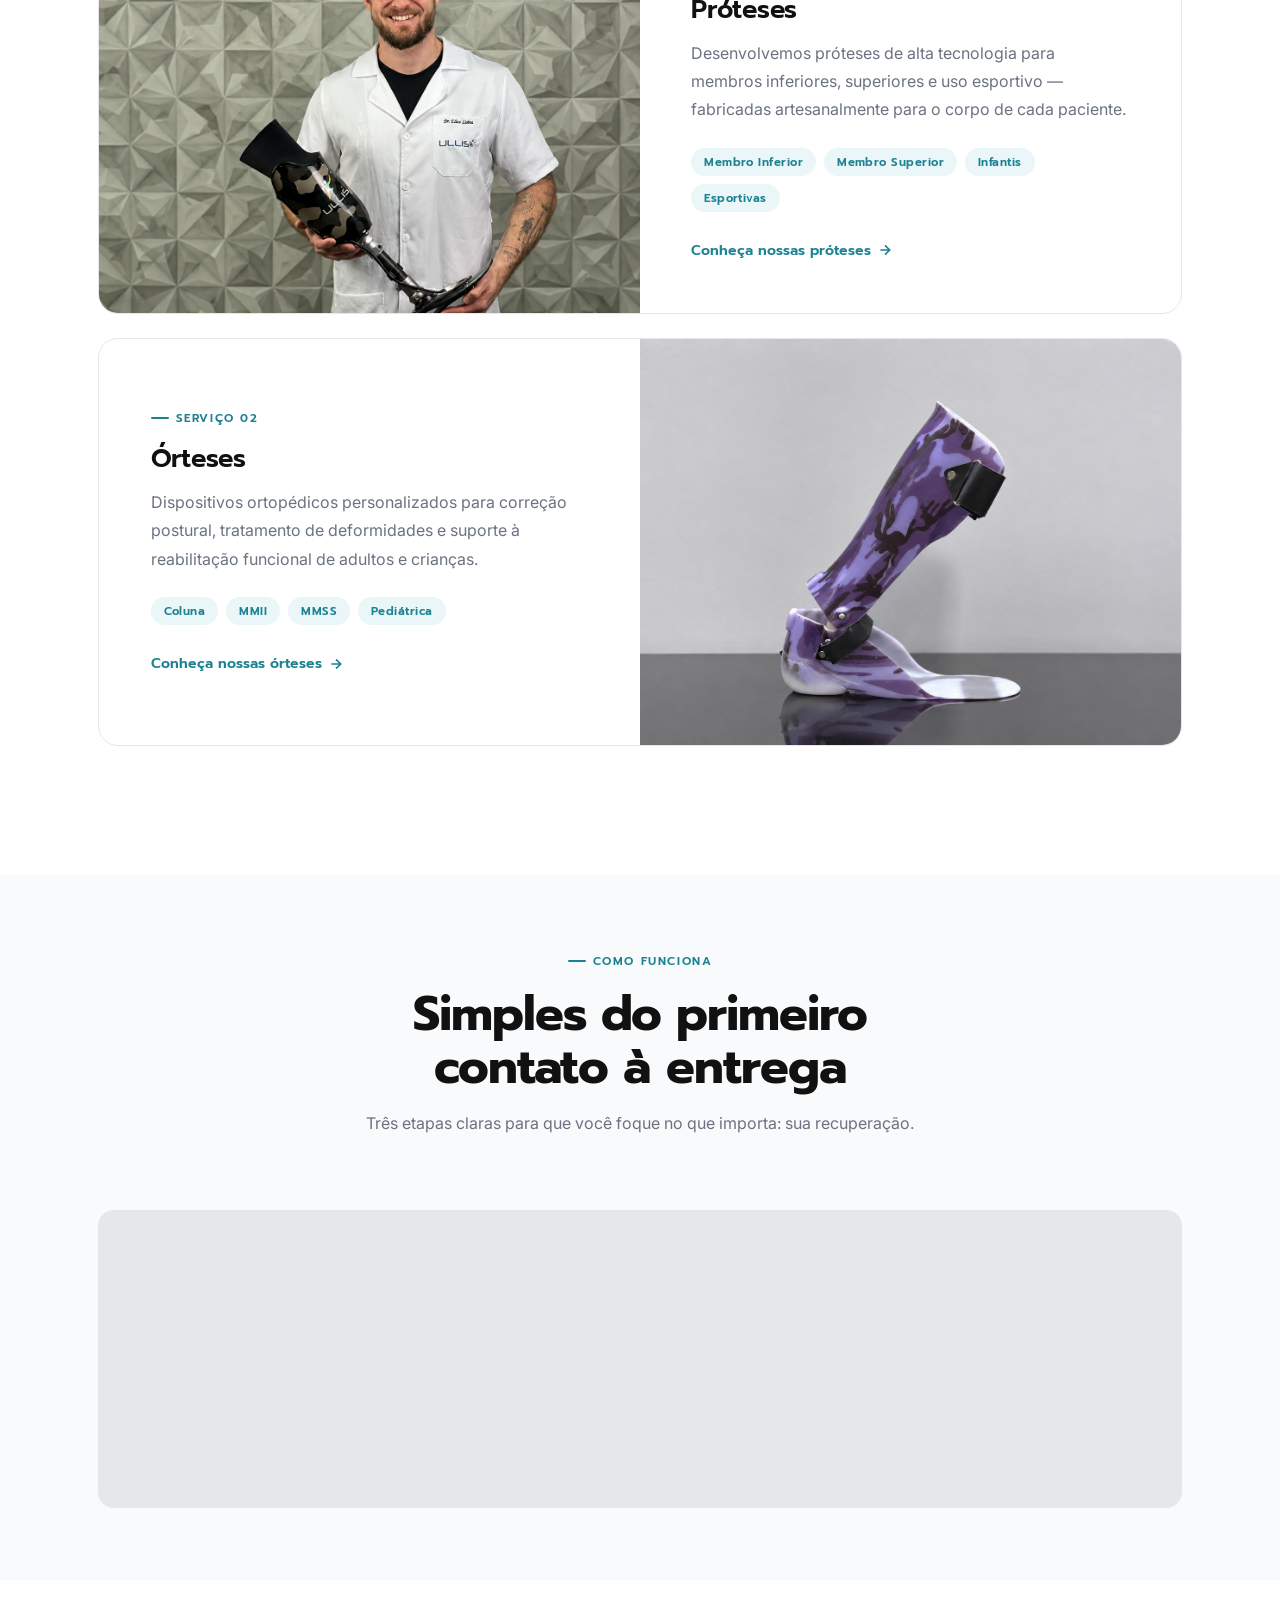
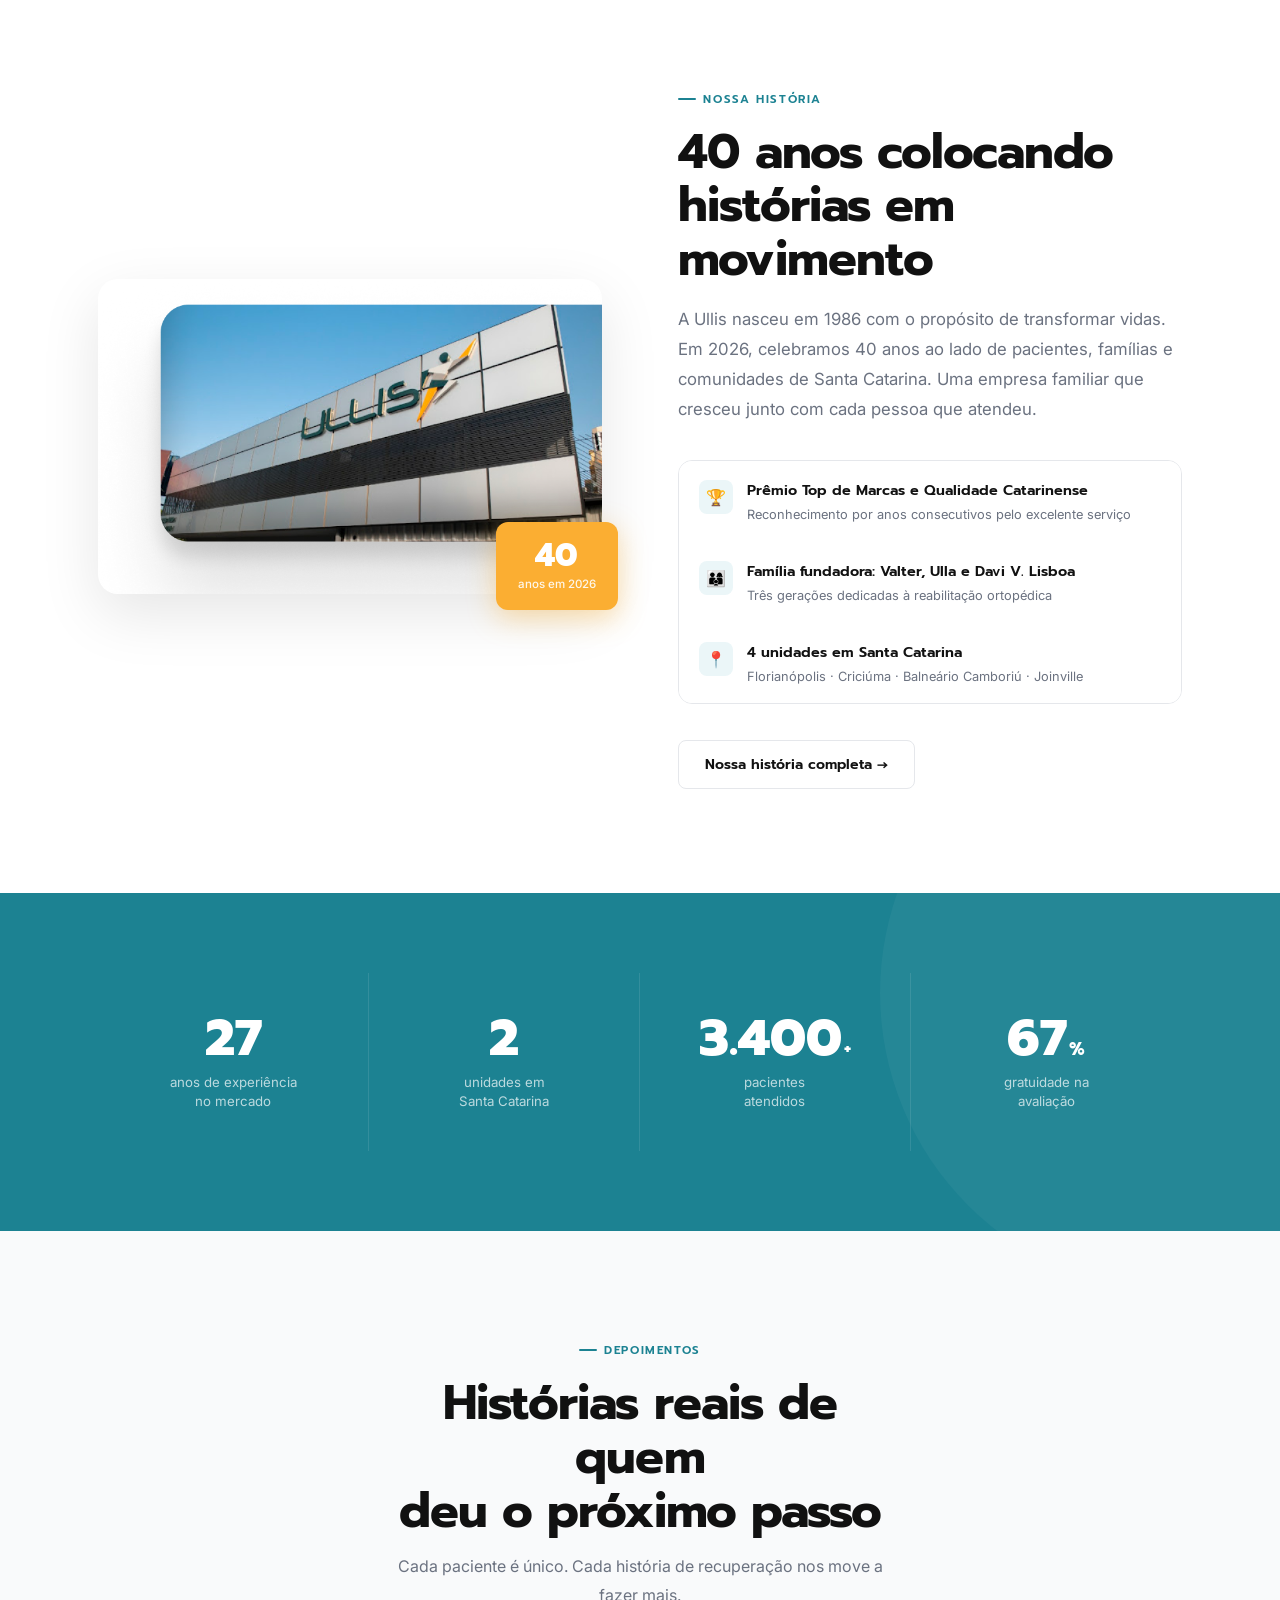
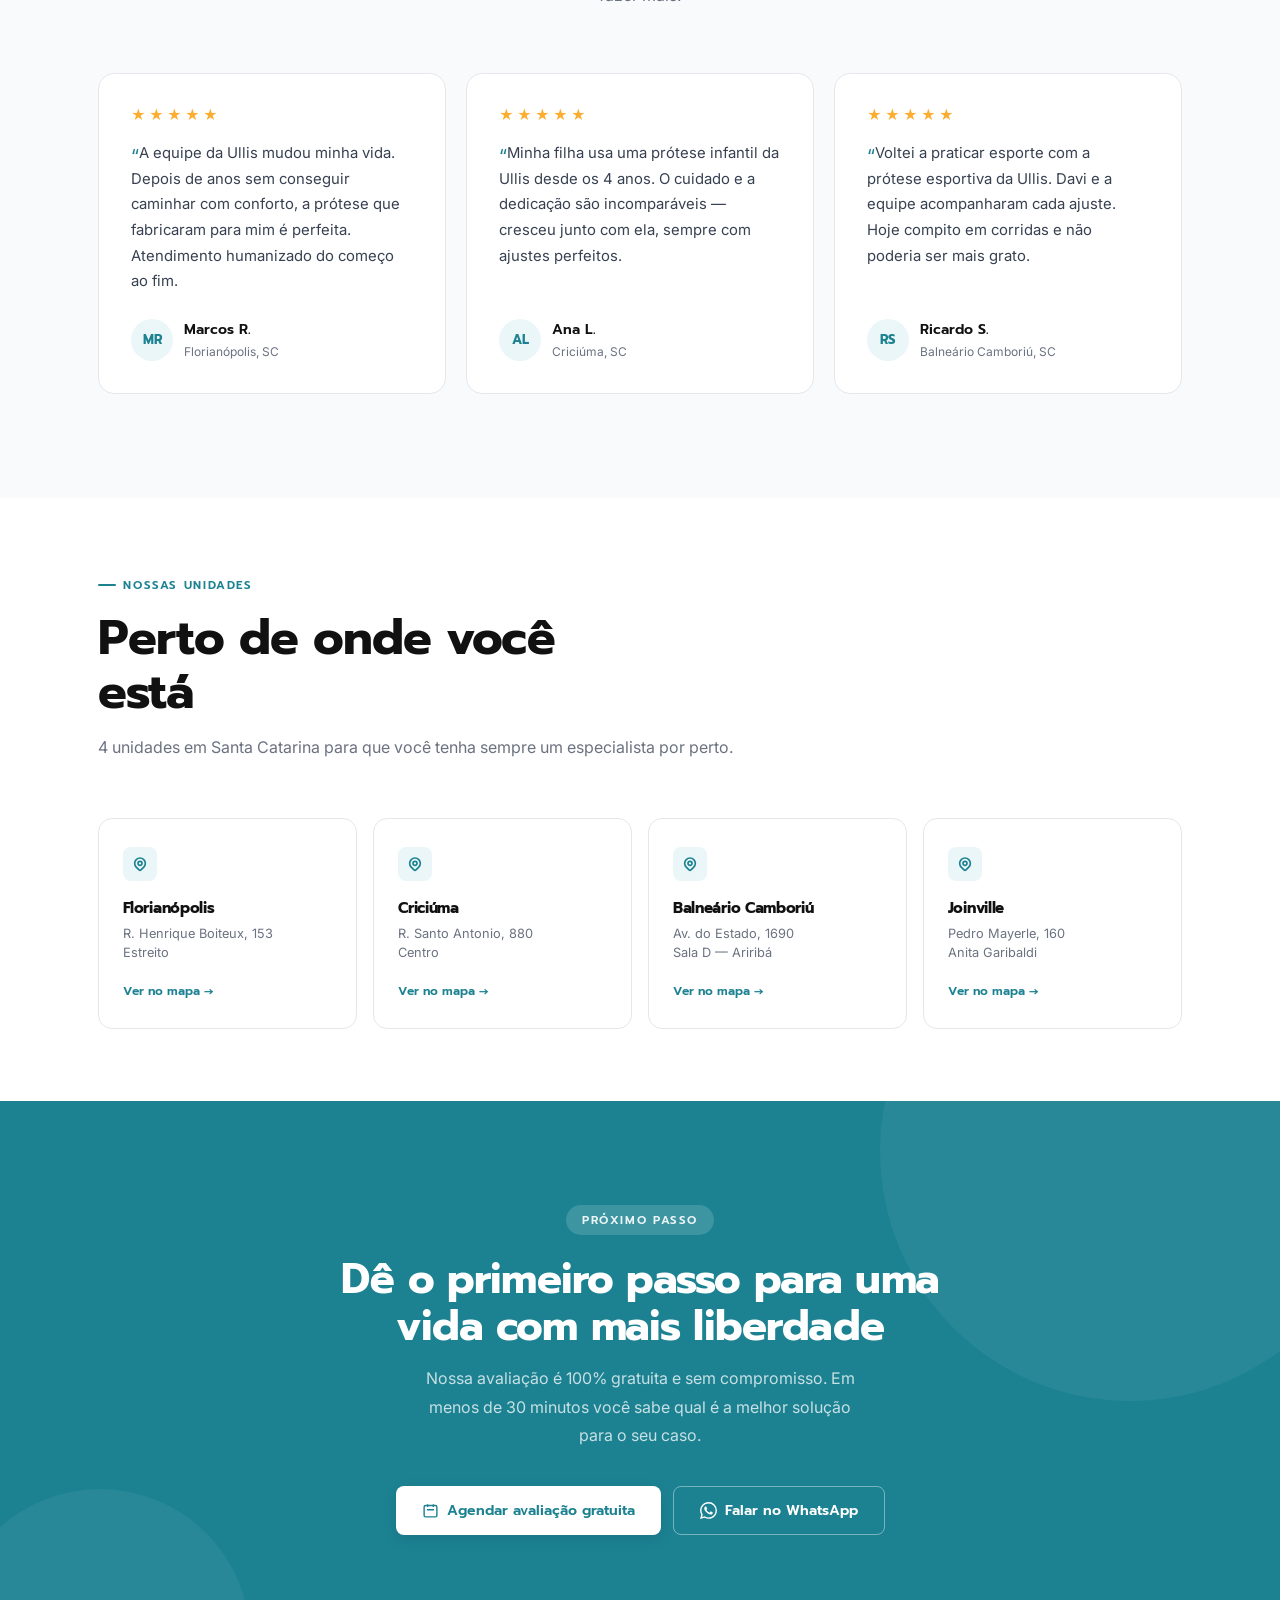
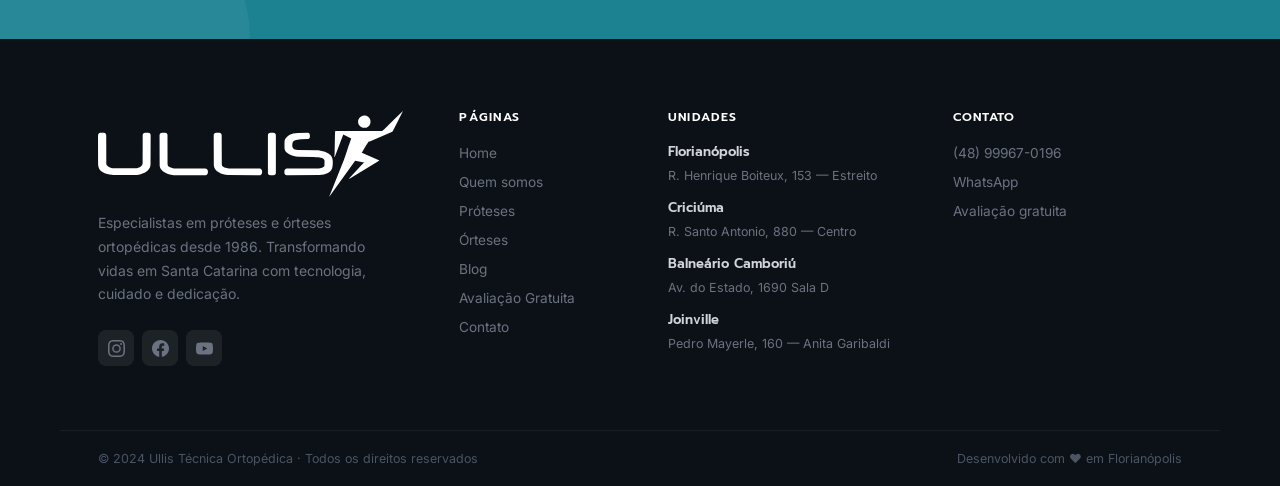
==== commit 315ab660: "deploy: atualizar index.html" ====
--- a/Ullis/index.html
+++ b/Ullis/index.html
@@ -466,6 +466,7 @@
       <a href="/orteses">Órteses</a>
       <a href="/blog">Blog</a>
       <a href="/unidades">Unidades</a>
+      <a href="/doacao-protese">Doação de prótese</a>
     </div>
     <div class="nav__end">
       <a href="/avaliacao-gratuita" class="btn btn-teal nav__cta-btn">Avaliação Gratuita</a>
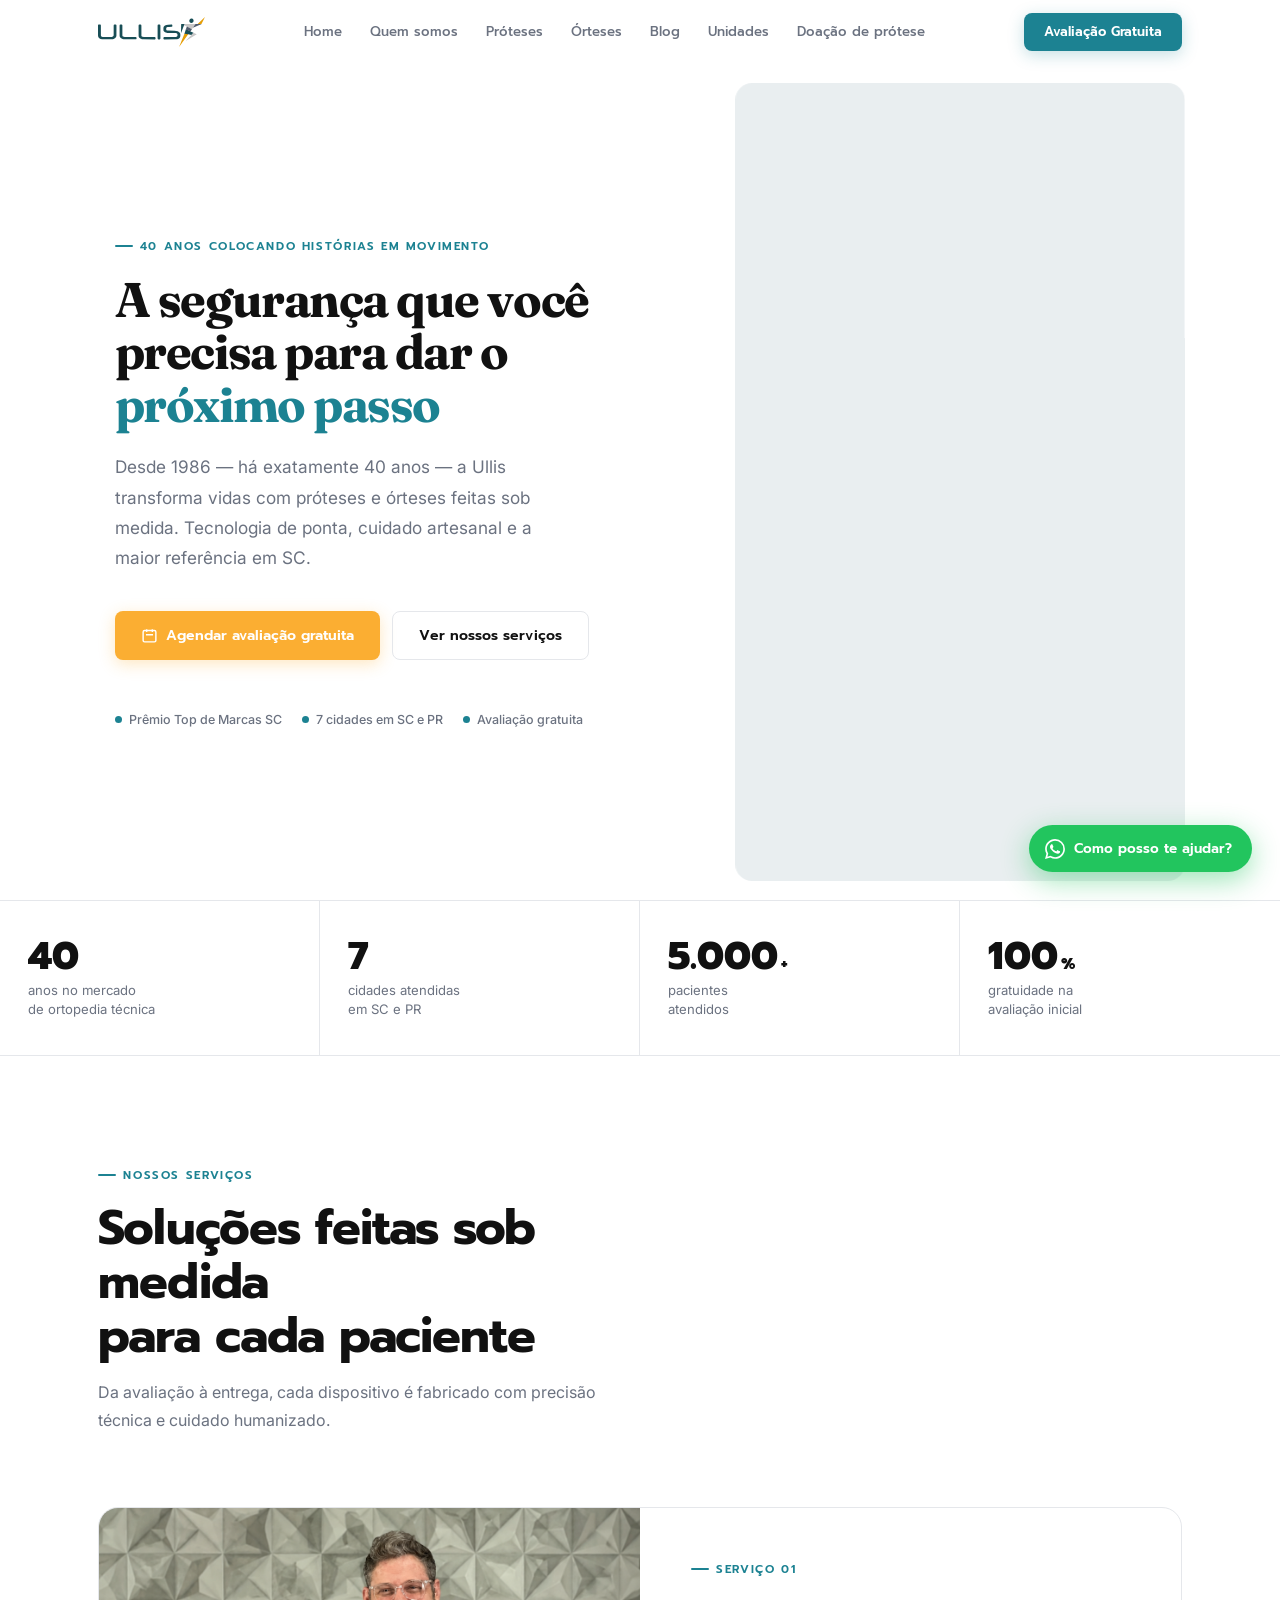
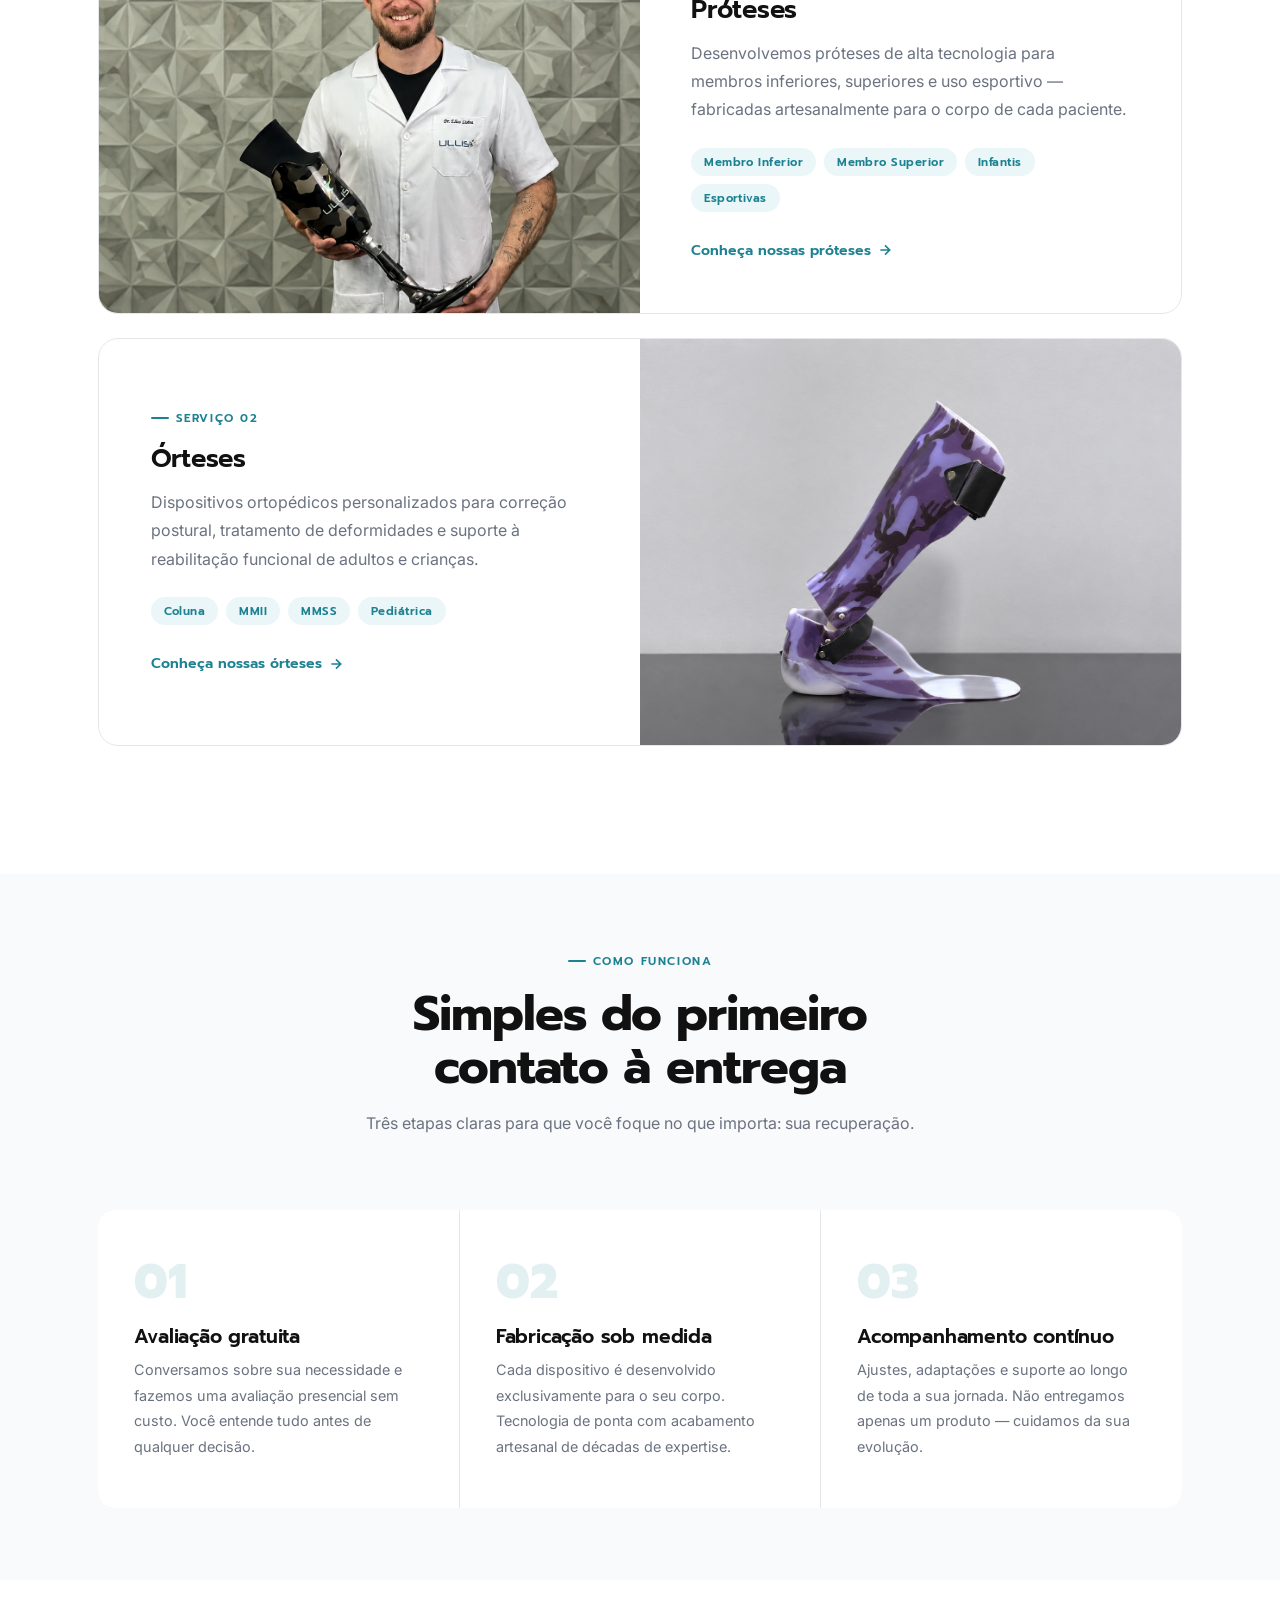
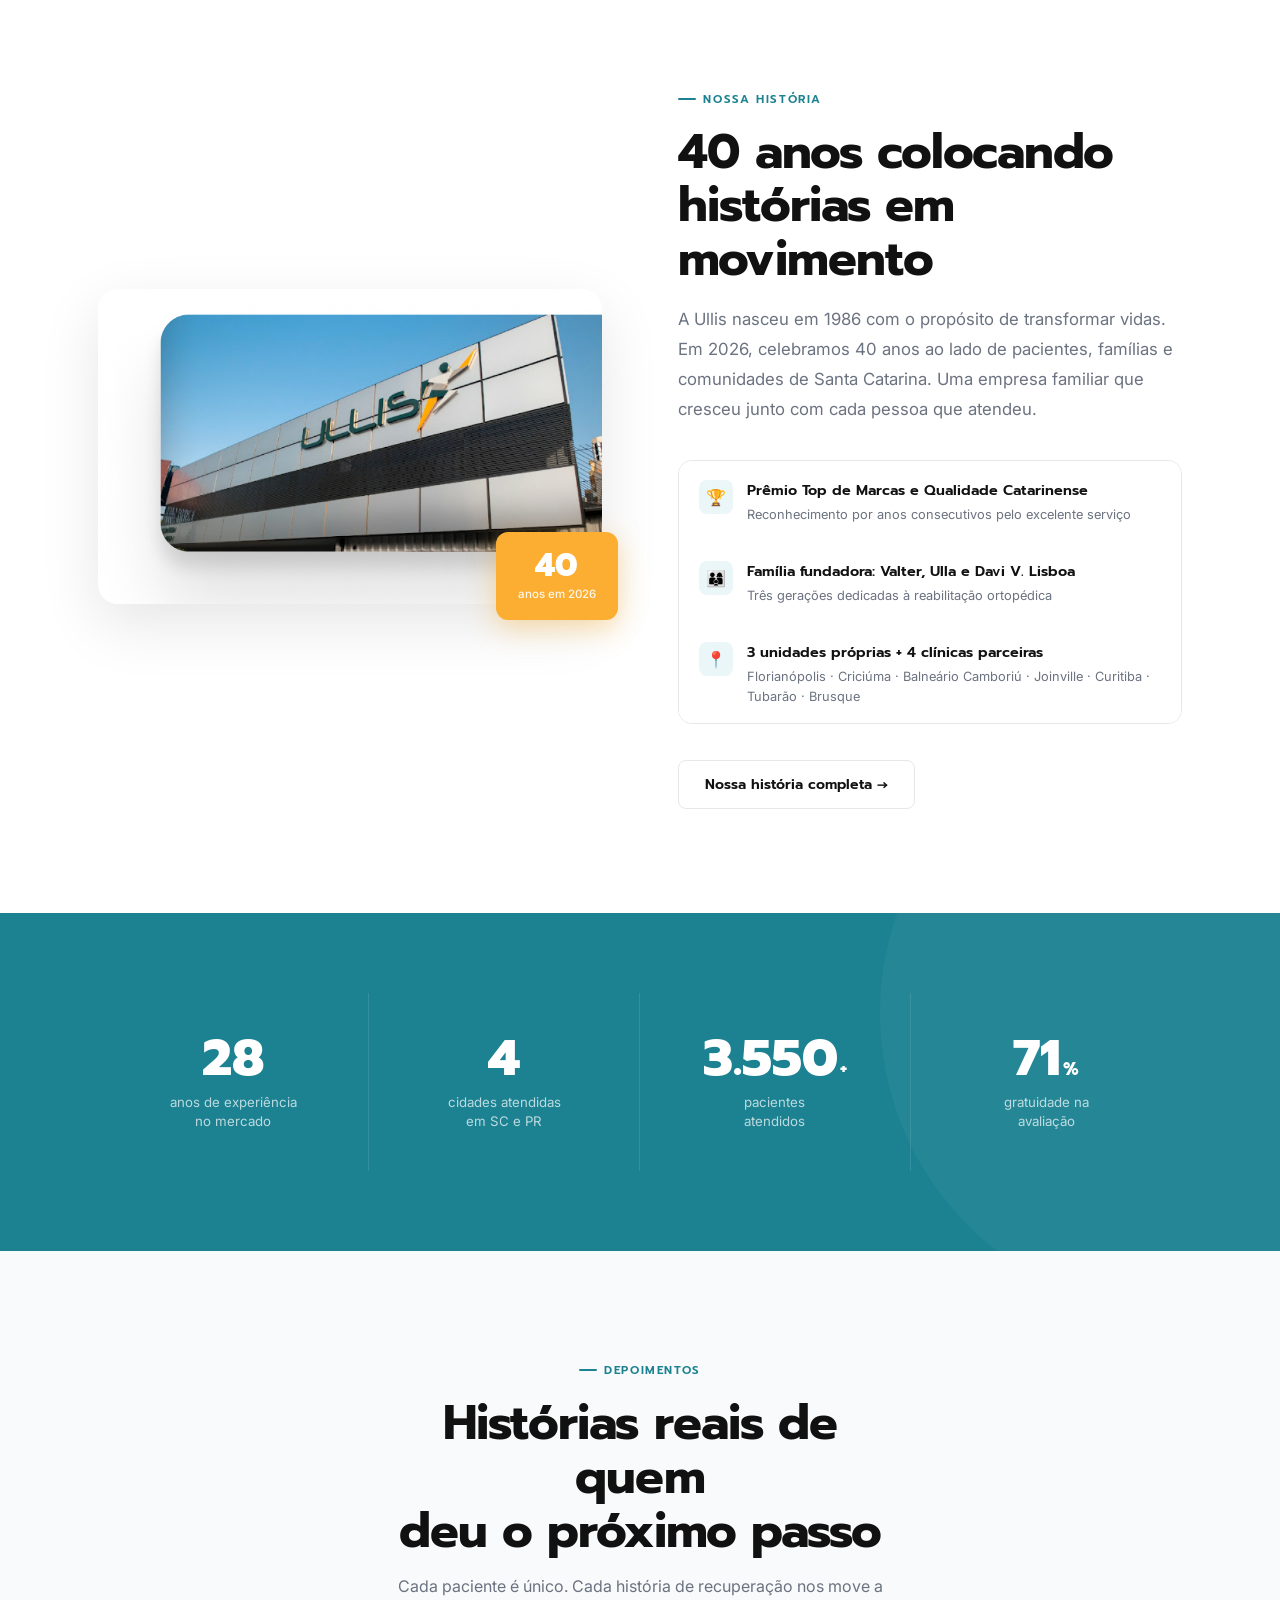
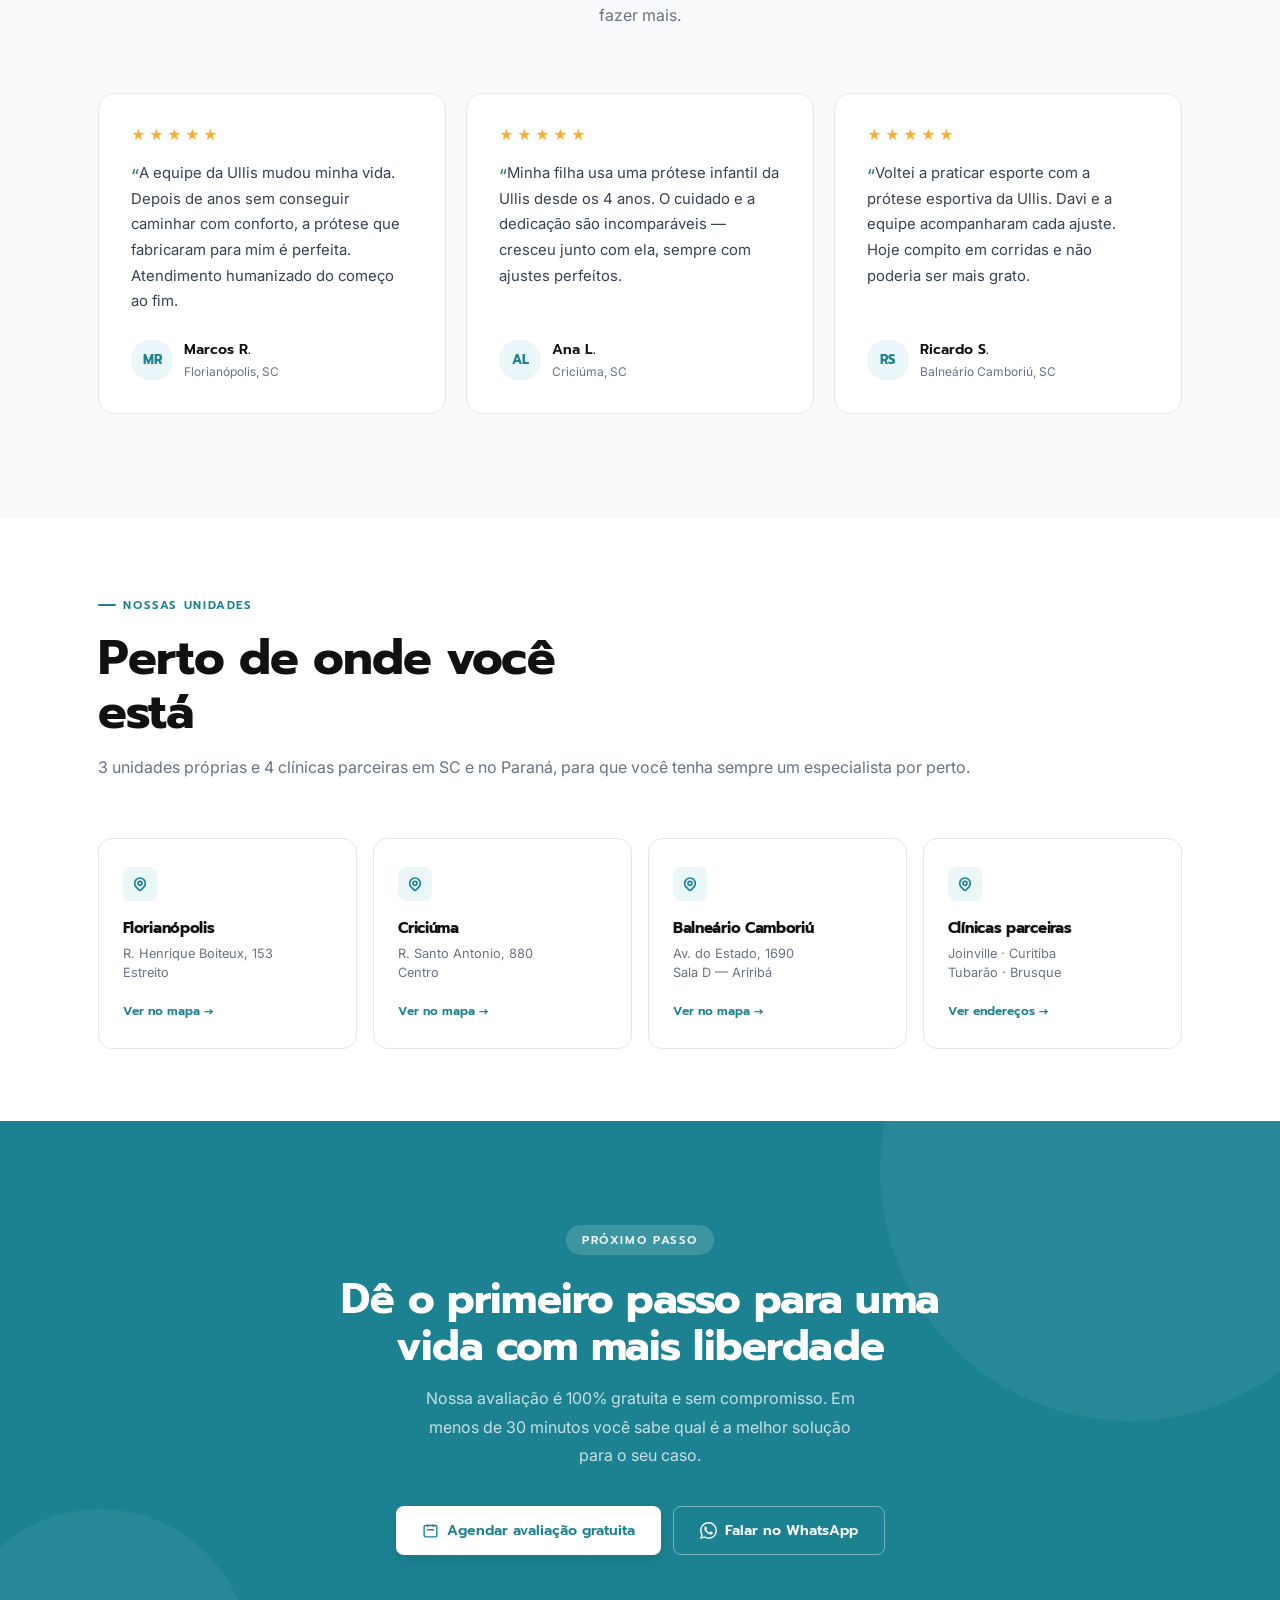
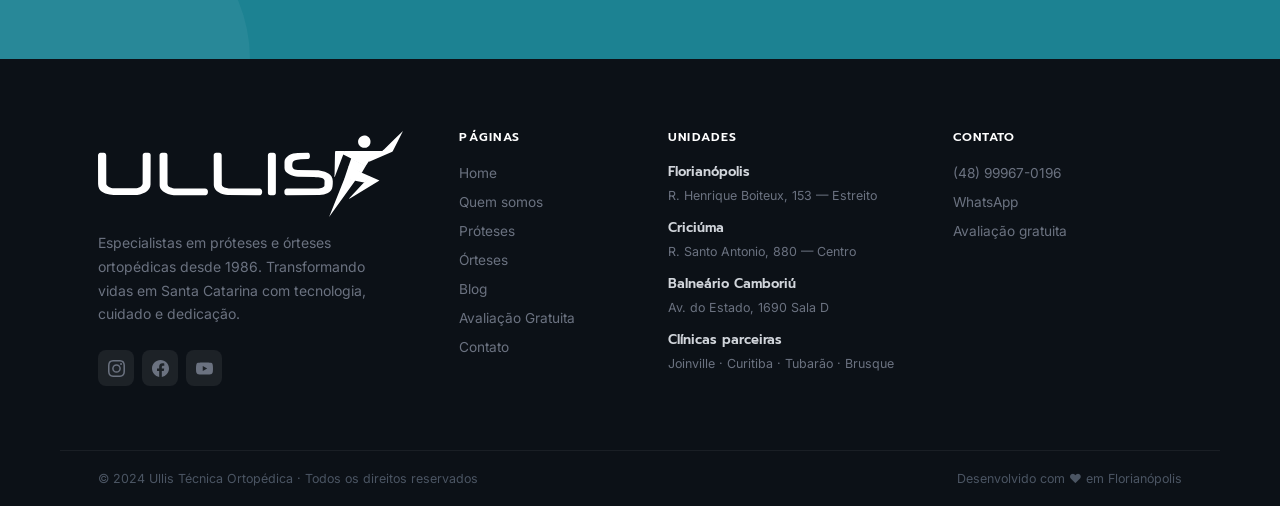
==== commit 33e25421: "deploy: atualizar index.html" ====
--- a/Ullis/index.html
+++ b/Ullis/index.html
@@ -4,10 +4,10 @@
   <meta charset="UTF-8">
   <meta name="viewport" content="width=device-width, initial-scale=1.0">
   <title>Próteses e Órteses em Santa Catarina | Ullis Técnica Ortopédica</title>
-  <meta name="description" content="Especialistas em próteses e órteses ortopédicas desde 1986. Unidades em Florianópolis, Criciúma, Balneário Camboriú e Joinville. Avaliação 100% gratuita.">
+  <meta name="description" content="Especialistas em próteses e órteses ortopédicas desde 1986. Unidades em Florianópolis, Criciúma e Balneário Camboriú, e clínicas parceiras em Joinville, Curitiba, Tubarão e Brusque. Avaliação 100% gratuita.">
   <link rel="canonical" href="https://ullis.com.br/">
   <meta property="og:title" content="Ullis Técnica Ortopédica — Próteses e Órteses desde 1986">
-  <meta property="og:description" content="Especialistas em próteses e órteses em Santa Catarina. Avaliação gratuita. 4 unidades.">
+  <meta property="og:description" content="Especialistas em próteses e órteses em Santa Catarina. Avaliação gratuita. Atendimento em 7 cidades de SC e PR.">
   <meta property="og:type" content="website">
   <meta property="og:url" content="https://ullis.com.br/">
   <meta name="robots" content="index, follow">
@@ -148,6 +148,7 @@
 /* ─── HERO RIGHT ─── */
 .hero__right{position:relative;overflow:hidden;display:flex;align-items:center;justify-content:center;padding:32px}
 .hero__right img{width:90%;height:90%;object-fit:contain;object-position:center;display:block;will-change:transform;transition:transform .1s linear;border-radius:16px}
+.hero__right video{height:min(calc(100svh - 128px),760px);width:auto;max-width:90%;aspect-ratio:9/16;object-fit:cover;display:block;will-change:transform;transition:transform .1s linear;border-radius:16px;background:#e9eef0}
 
 /* ─── METRICS ─────────────────────────────── */
 .metrics{border-top:1px solid var(--bd);border-bottom:1px solid var(--bd)}
@@ -497,13 +498,13 @@
     </div>
     <div class="hero__pills" data-r data-d="3">
       <div class="pill"><span class="pill-dot"></span>Prêmio Top de Marcas SC</div>
-      <div class="pill"><span class="pill-dot"></span>4 unidades em SC</div>
+      <div class="pill"><span class="pill-dot"></span>7 cidades em SC e PR</div>
       <div class="pill"><span class="pill-dot"></span>Avaliação gratuita</div>
     </div>
   </div>
   <!-- HERO IMAGE -->
   <div class="hero__right" aria-hidden="true">
-    <img id="heroImg" src="img/ullis-capa-header-protese.png" alt="Prótese Ullis Técnica Ortopédica">
+    <video id="heroImg" data-src="img/ullis-hero-protese.mp4" poster="img/ullis-hero-protese-poster.jpg" autoplay muted loop playsinline preload="none" width="720" height="1280"></video>
   </div>
 </section>
 
@@ -515,8 +516,8 @@
       <div class="metric__label">anos no mercado<br>de ortopedia técnica</div>
     </div>
     <div class="metric" data-r data-d="1">
-      <div class="metric__num"><span class="count" data-t="4">0</span></div>
-      <div class="metric__label">unidades em<br>Santa Catarina</div>
+      <div class="metric__num"><span class="count" data-t="7">0</span></div>
+      <div class="metric__label">cidades atendidas<br>em SC e PR</div>
     </div>
     <div class="metric" data-r data-d="2">
       <div class="metric__num"><span class="count" data-t="5000">0</span><sup>+</sup></div>
@@ -660,8 +661,8 @@
           <div class="about__li">
             <div class="about__li-ico">📍</div>
             <div class="about__li-txt">
-              <strong>4 unidades em Santa Catarina</strong>
-              <span>Florianópolis · Criciúma · Balneário Camboriú · Joinville</span>
+              <strong>3 unidades próprias + 4 clínicas parceiras</strong>
+              <span>Florianópolis · Criciúma · Balneário Camboriú · Joinville · Curitiba · Tubarão · Brusque</span>
             </div>
           </div>
         </div>
@@ -680,8 +681,8 @@
         <div class="stat-box__l">anos de experiência<br>no mercado</div>
       </div>
       <div class="stat-box" data-r data-d="1">
-        <div class="stat-box__n"><span class="cnt" data-t="4">0</span></div>
-        <div class="stat-box__l">unidades em<br>Santa Catarina</div>
+        <div class="stat-box__n"><span class="cnt" data-t="7">0</span></div>
+        <div class="stat-box__l">cidades atendidas<br>em SC e PR</div>
       </div>
       <div class="stat-box" data-r data-d="2">
         <div class="stat-box__n"><span class="cnt" data-t="5000">0</span><sup>+</sup></div>
@@ -747,7 +748,7 @@
     <div class="loc__head" data-r>
       <div class="eyebrow">Nossas unidades</div>
       <h2>Perto de onde você está</h2>
-      <p>4 unidades em Santa Catarina para que você tenha sempre um especialista por perto.</p>
+      <p>3 unidades próprias e 4 clínicas parceiras em SC e no Paraná, para que você tenha sempre um especialista por perto.</p>
     </div>
     <div class="loc__grid">
       <a href="https://maps.google.com/?q=Rua+Henrique+Boiteux+153+Florianopolis" target="_blank" rel="noopener" class="loc-card" data-r>
@@ -774,13 +775,13 @@
         <p>Av. do Estado, 1690<br>Sala D — Ariribá</p>
         <span class="loc-card__map">Ver no mapa →</span>
       </a>
-      <a href="https://maps.google.com/?q=Pedro+Mayerle+160+Joinville" target="_blank" rel="noopener" class="loc-card" data-r data-d="3">
+      <a href="/unidades#parceiras" class="loc-card" data-r data-d="3">
         <div class="loc-card__pin">
           <svg width="16" height="16" fill="none" stroke="currentColor" stroke-width="2.5" viewBox="0 0 24 24"><path d="M17.657 16.657L13.414 20.9a2 2 0 01-2.827 0l-4.244-4.243a8 8 0 1111.314 0z"/><circle cx="12" cy="11" r="3"/></svg>
         </div>
-        <h4>Joinville</h4>
-        <p>Pedro Mayerle, 160<br>Anita Garibaldi</p>
-        <span class="loc-card__map">Ver no mapa →</span>
+        <h4>Clínicas parceiras</h4>
+        <p>Joinville · Curitiba<br>Tubarão · Brusque</p>
+        <span class="loc-card__map">Ver endereços →</span>
       </a>
     </div>
   </div>
@@ -841,7 +842,7 @@
         <div class="footer__addr"><strong>Florianópolis</strong><span>R. Henrique Boiteux, 153 — Estreito</span></div>
         <div class="footer__addr"><strong>Criciúma</strong><span>R. Santo Antonio, 880 — Centro</span></div>
         <div class="footer__addr"><strong>Balneário Camboriú</strong><span>Av. do Estado, 1690 Sala D</span></div>
-        <div class="footer__addr"><strong>Joinville</strong><span>Pedro Mayerle, 160 — Anita Garibaldi</span></div>
+        <div class="footer__addr"><strong>Clínicas parceiras</strong><span>Joinville · Curitiba · Tubarão · Brusque</span></div>
       </div>
     </div>
     <div class="footer__col">
@@ -898,6 +899,11 @@
 (function(){
   const img=document.getElementById('heroImg');
   if(!img)return;
+  // Vídeo da capa: só baixa em telas onde a coluna aparece (no celular ela fica oculta)
+  if(img.tagName==='VIDEO'&&matchMedia('(min-width:1025px)').matches){
+    img.src=img.dataset.src;
+    if(matchMedia('(prefers-reduced-motion: reduce)').matches)img.removeAttribute('autoplay');
+  }
   let ticking=false;
   window.addEventListener('scroll',()=>{
     if(ticking)return;
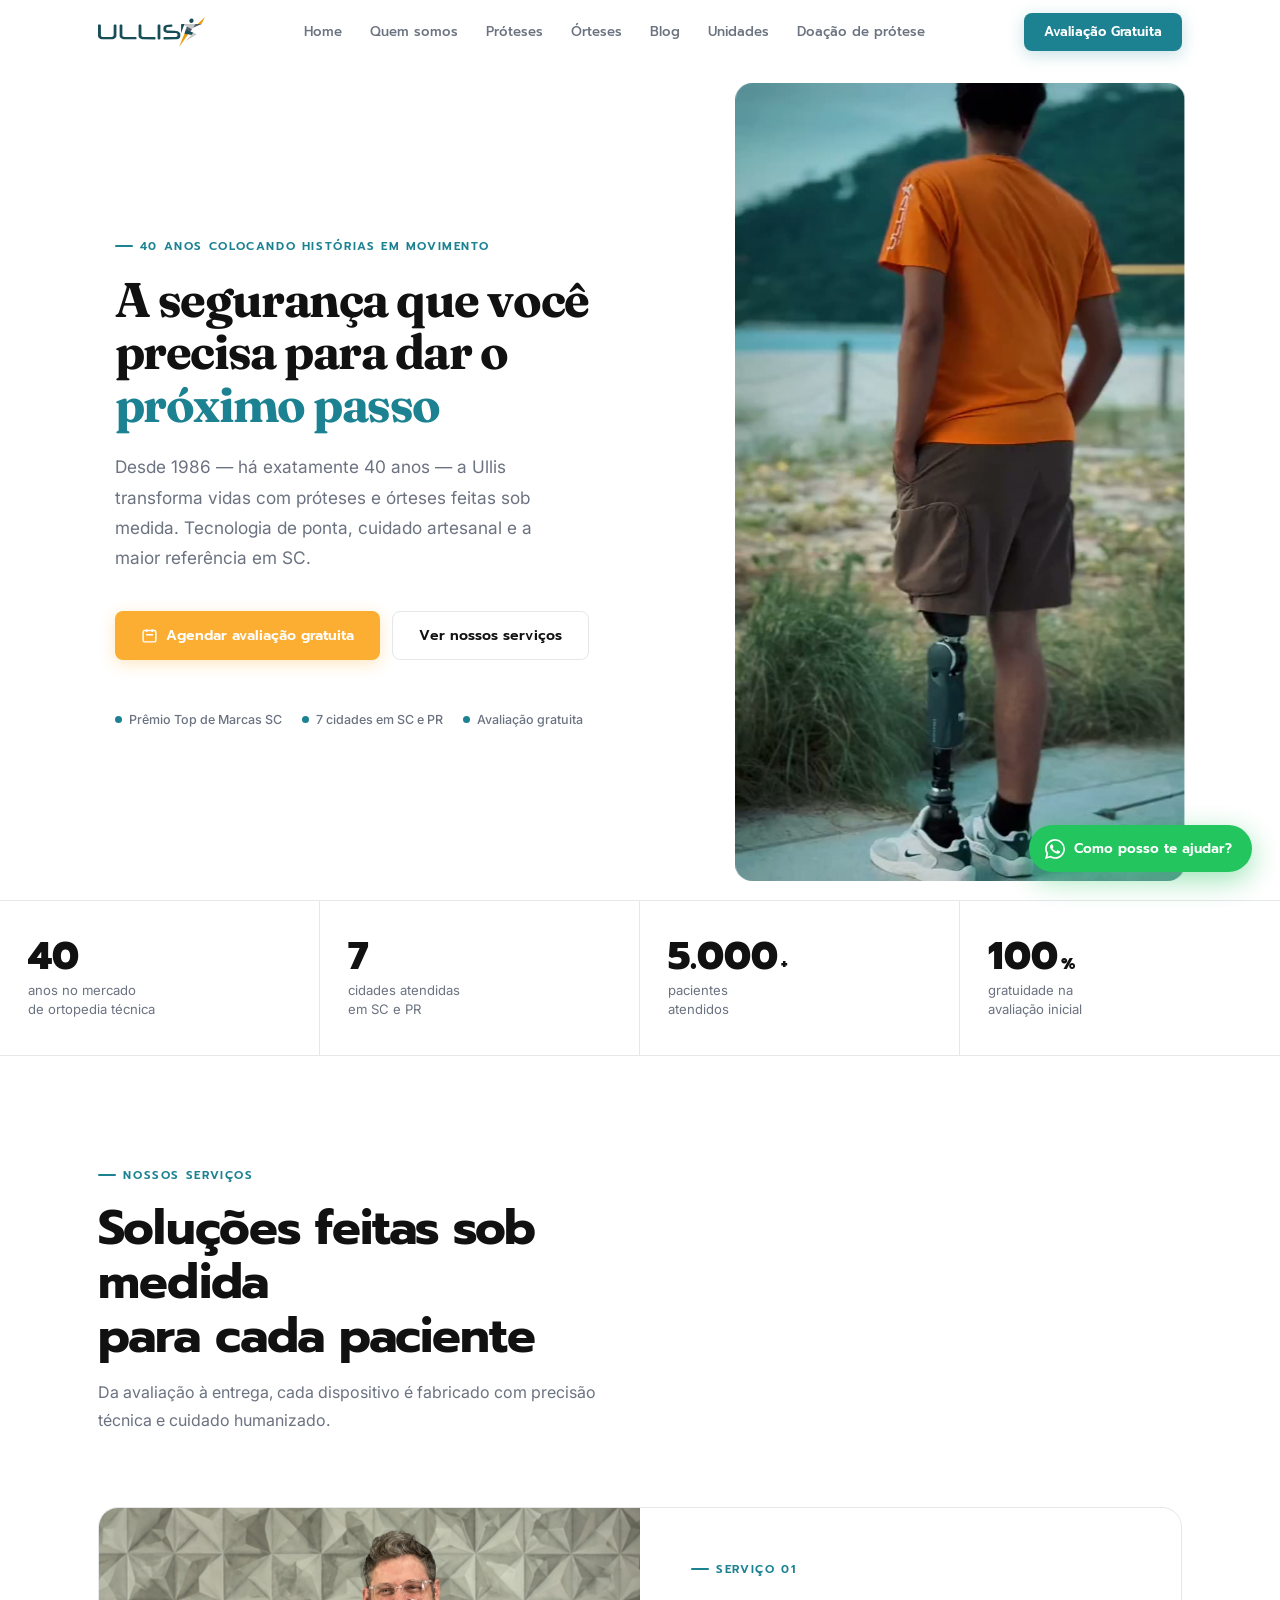
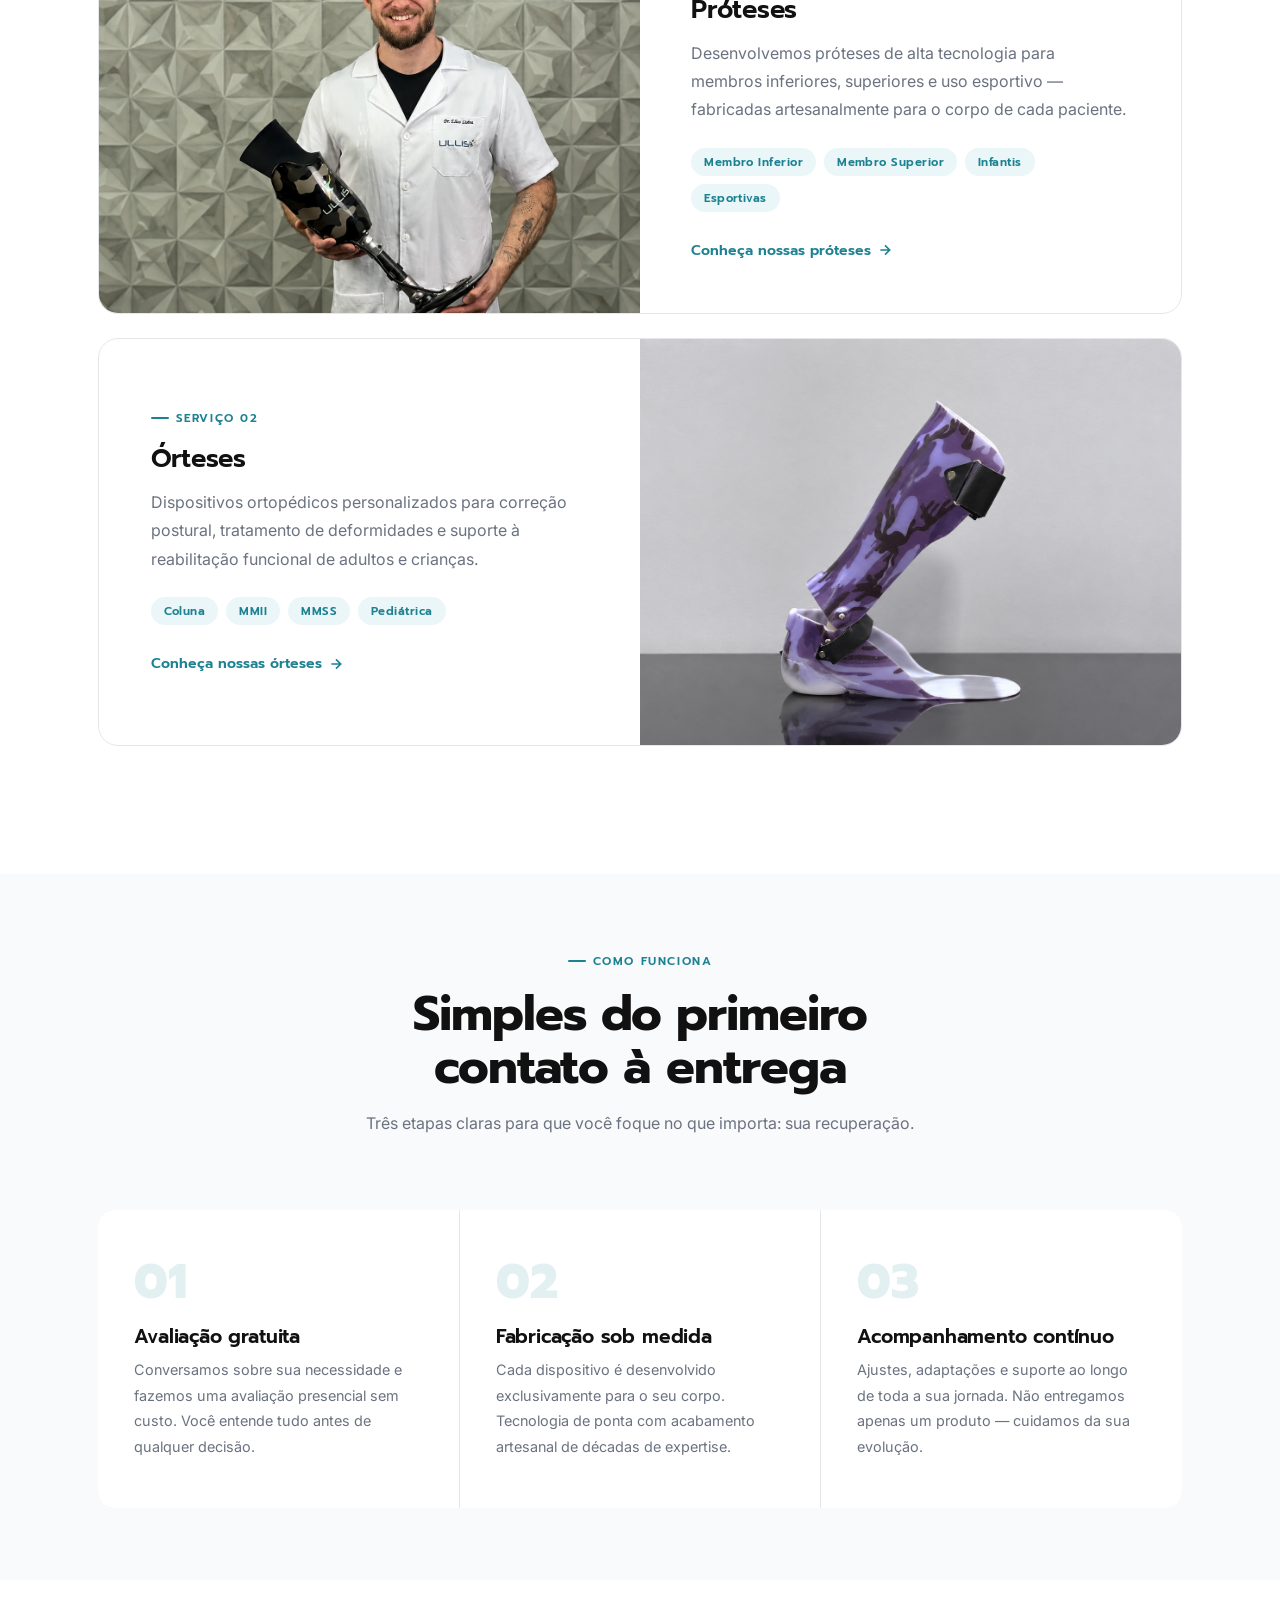
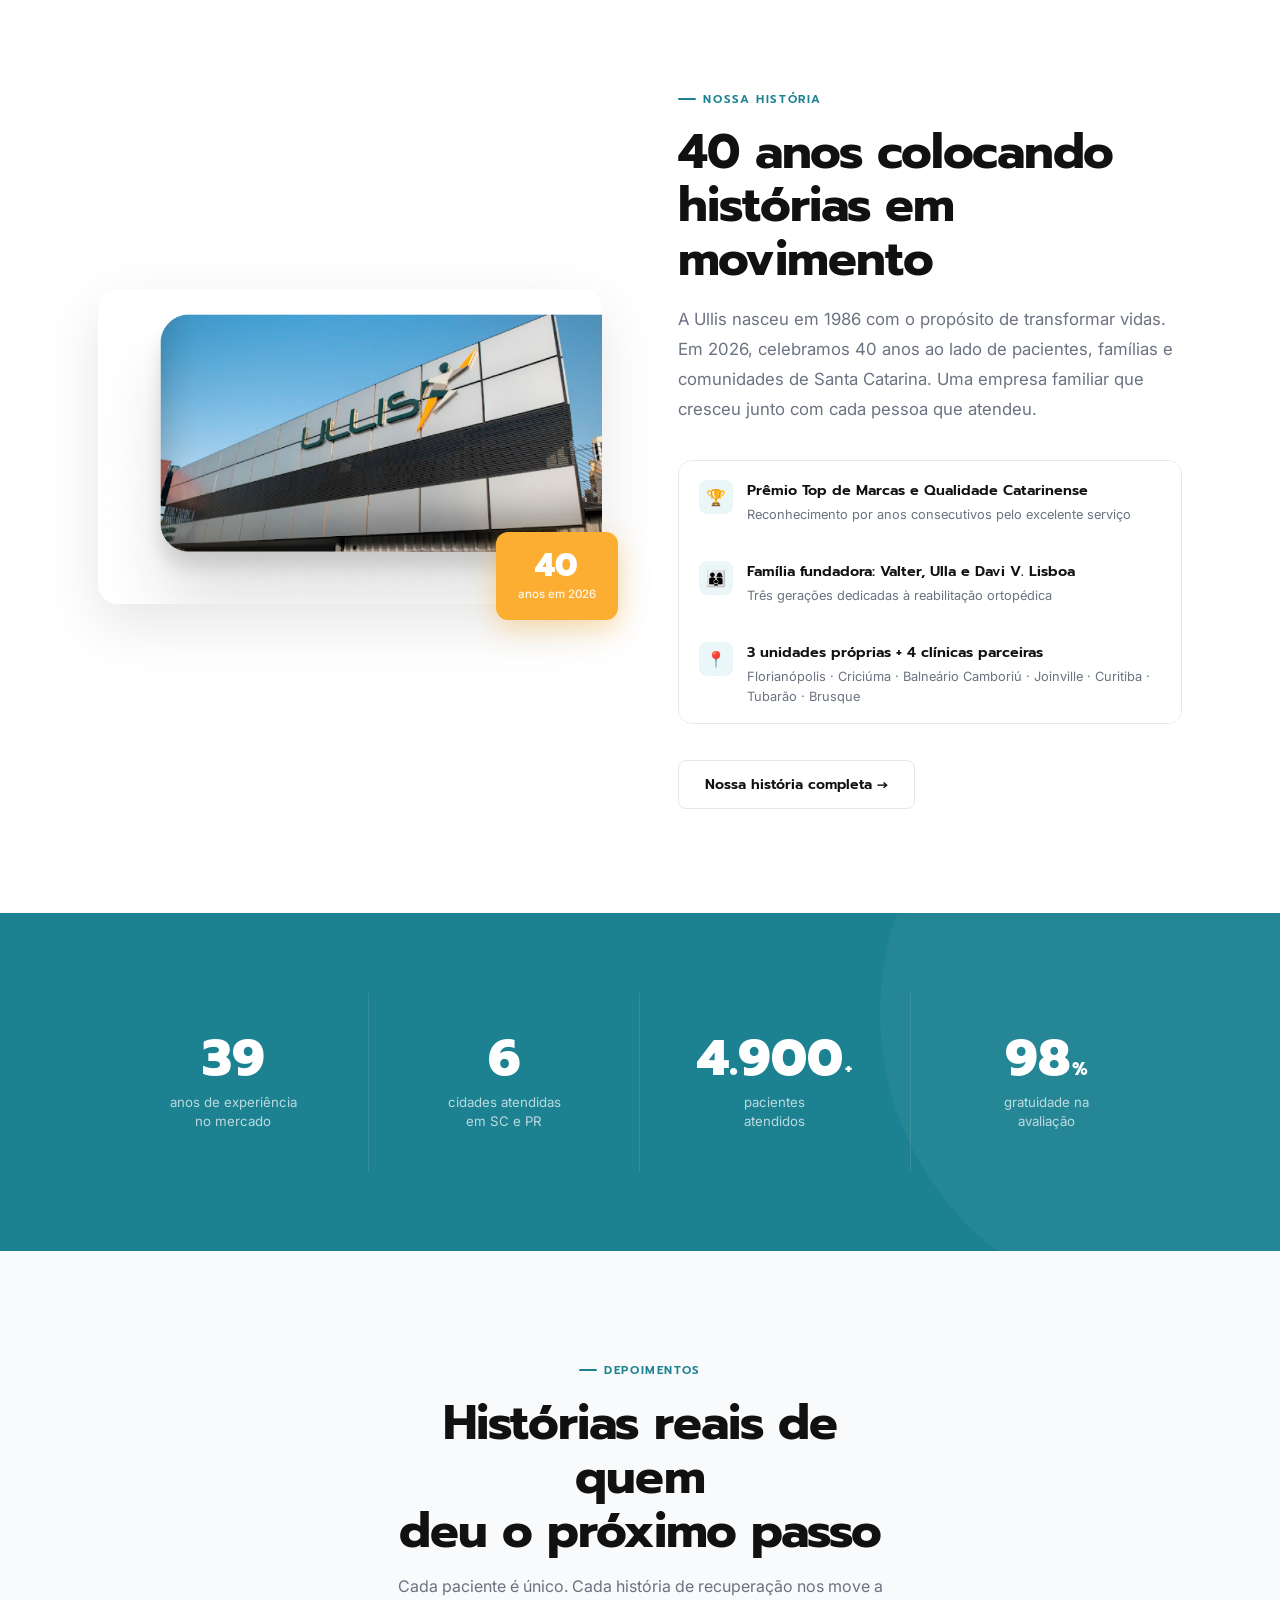
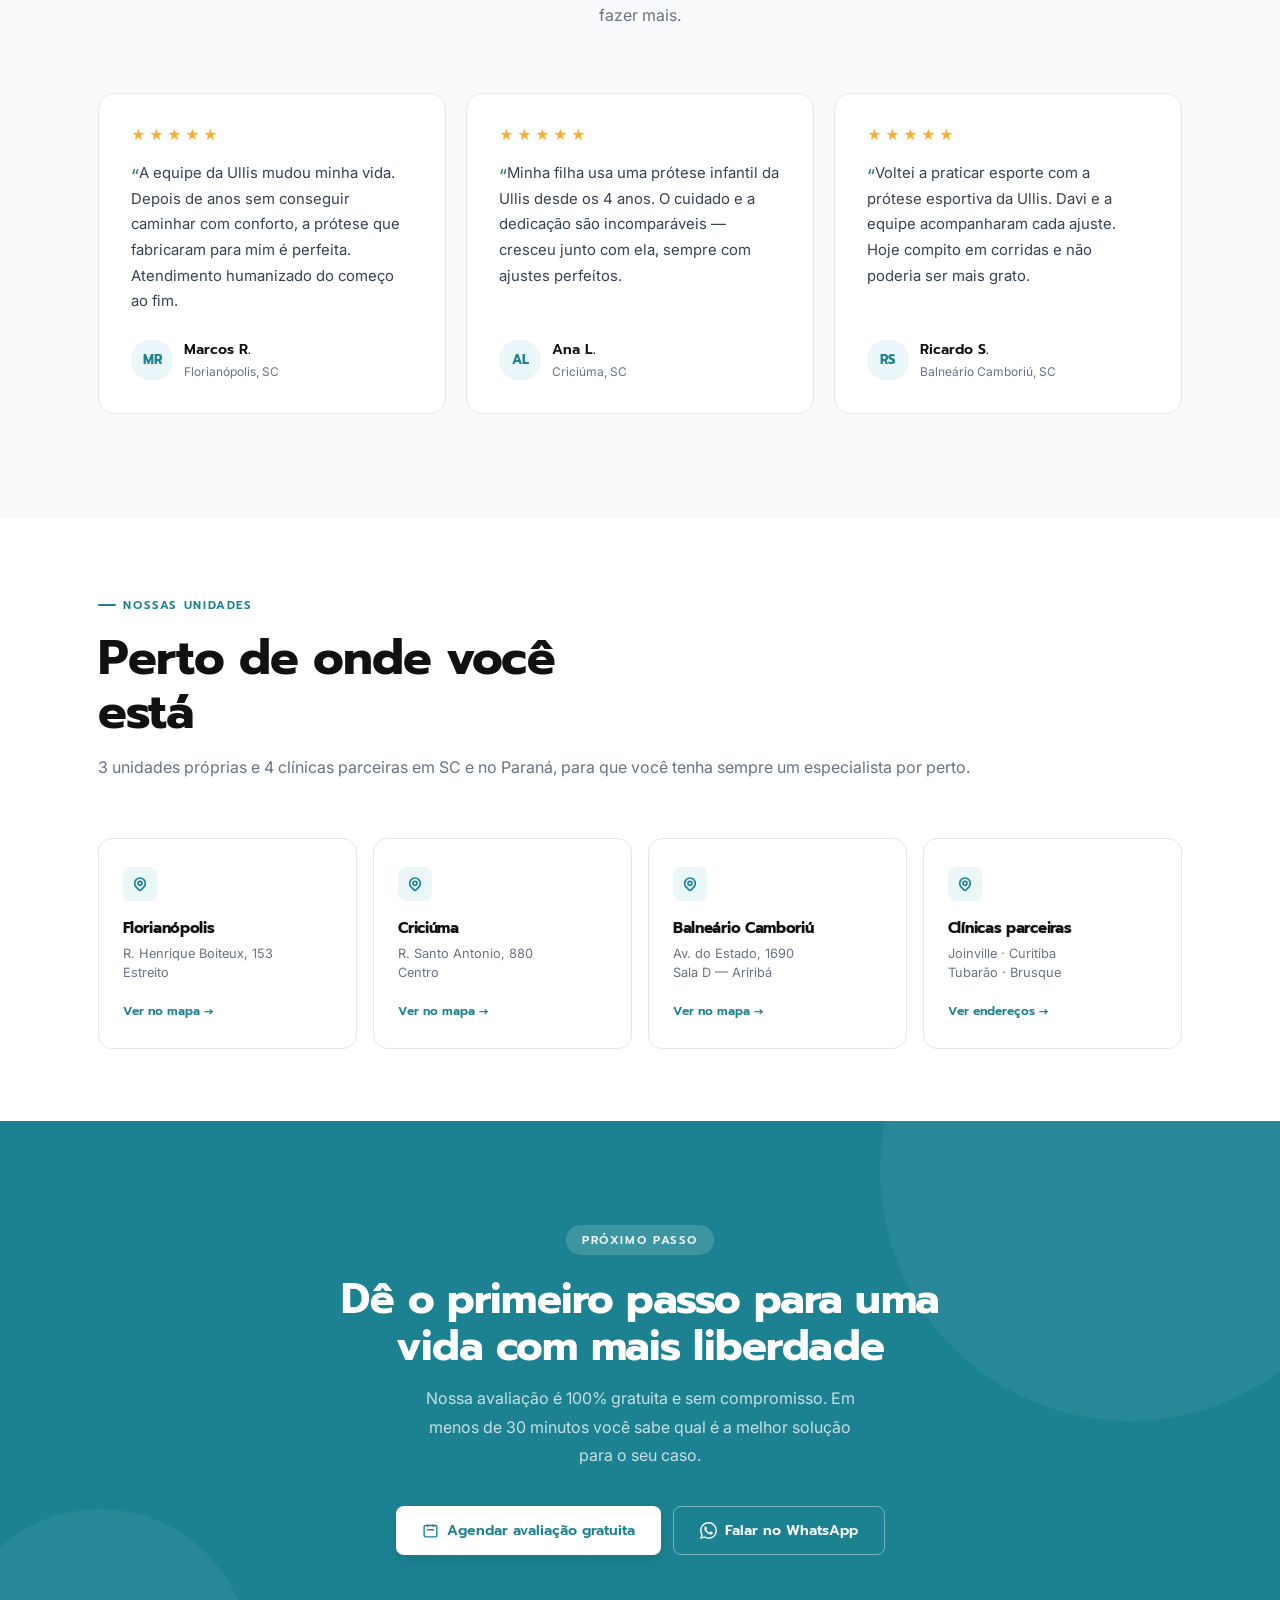
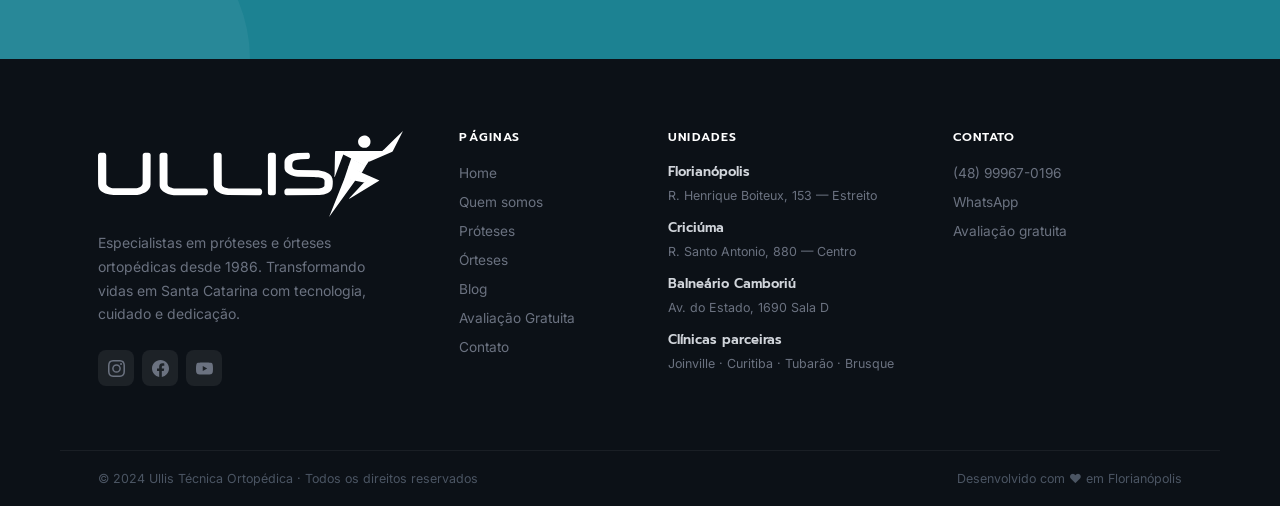
==== commit fcba5185: "deploy: atualizar index.html" ====
--- a/Ullis/index.html
+++ b/Ullis/index.html
@@ -425,8 +425,9 @@
 /* ─── RESPONSIVE ──────────────────────────── */
 @media(max-width:1024px){
   .hero{grid-template-columns:1fr;min-height:auto}
-  .hero__right{display:none}
-  .hero__left{max-width:100%;padding:80px clamp(16px,3vw,40px)}
+  .hero__right{order:-1;padding:20px clamp(16px,3vw,40px) 0}
+  .hero__right video{width:100%;max-width:none;height:42svh;min-height:240px;aspect-ratio:auto;object-position:center 66%;transform:none!important}
+  .hero__left{max-width:100%;padding:36px clamp(16px,3vw,40px) 64px}
   .hero__lead{max-width:100%}
   .service-row,.service-row--rev{grid-template-columns:1fr;direction:ltr}
   .service-img{aspect-ratio:16/7}
@@ -504,7 +505,7 @@
   </div>
   <!-- HERO IMAGE -->
   <div class="hero__right" aria-hidden="true">
-    <video id="heroImg" data-src="img/ullis-hero-protese.mp4" poster="img/ullis-hero-protese-poster.jpg" autoplay muted loop playsinline preload="none" width="720" height="1280"></video>
+    <video id="heroImg" data-src="img/ullis-hero-protese.mp4" data-src-mobile="img/ullis-hero-protese-mobile.mp4" poster="img/ullis-hero-protese-poster.jpg" autoplay muted loop playsinline preload="none" width="720" height="1280"></video>
   </div>
 </section>
 
@@ -899,10 +900,10 @@
 (function(){
   const img=document.getElementById('heroImg');
   if(!img)return;
-  // Vídeo da capa: só baixa em telas onde a coluna aparece (no celular ela fica oculta)
-  if(img.tagName==='VIDEO'&&matchMedia('(min-width:1025px)').matches){
-    img.src=img.dataset.src;
+  // Vídeo da capa: versão mais leve em telas pequenas (celular/tablet)
+  if(img.tagName==='VIDEO'){
     if(matchMedia('(prefers-reduced-motion: reduce)').matches)img.removeAttribute('autoplay');
+    img.src=matchMedia('(min-width:1025px)').matches?img.dataset.src:img.dataset.srcMobile;
   }
   let ticking=false;
   window.addEventListener('scroll',()=>{
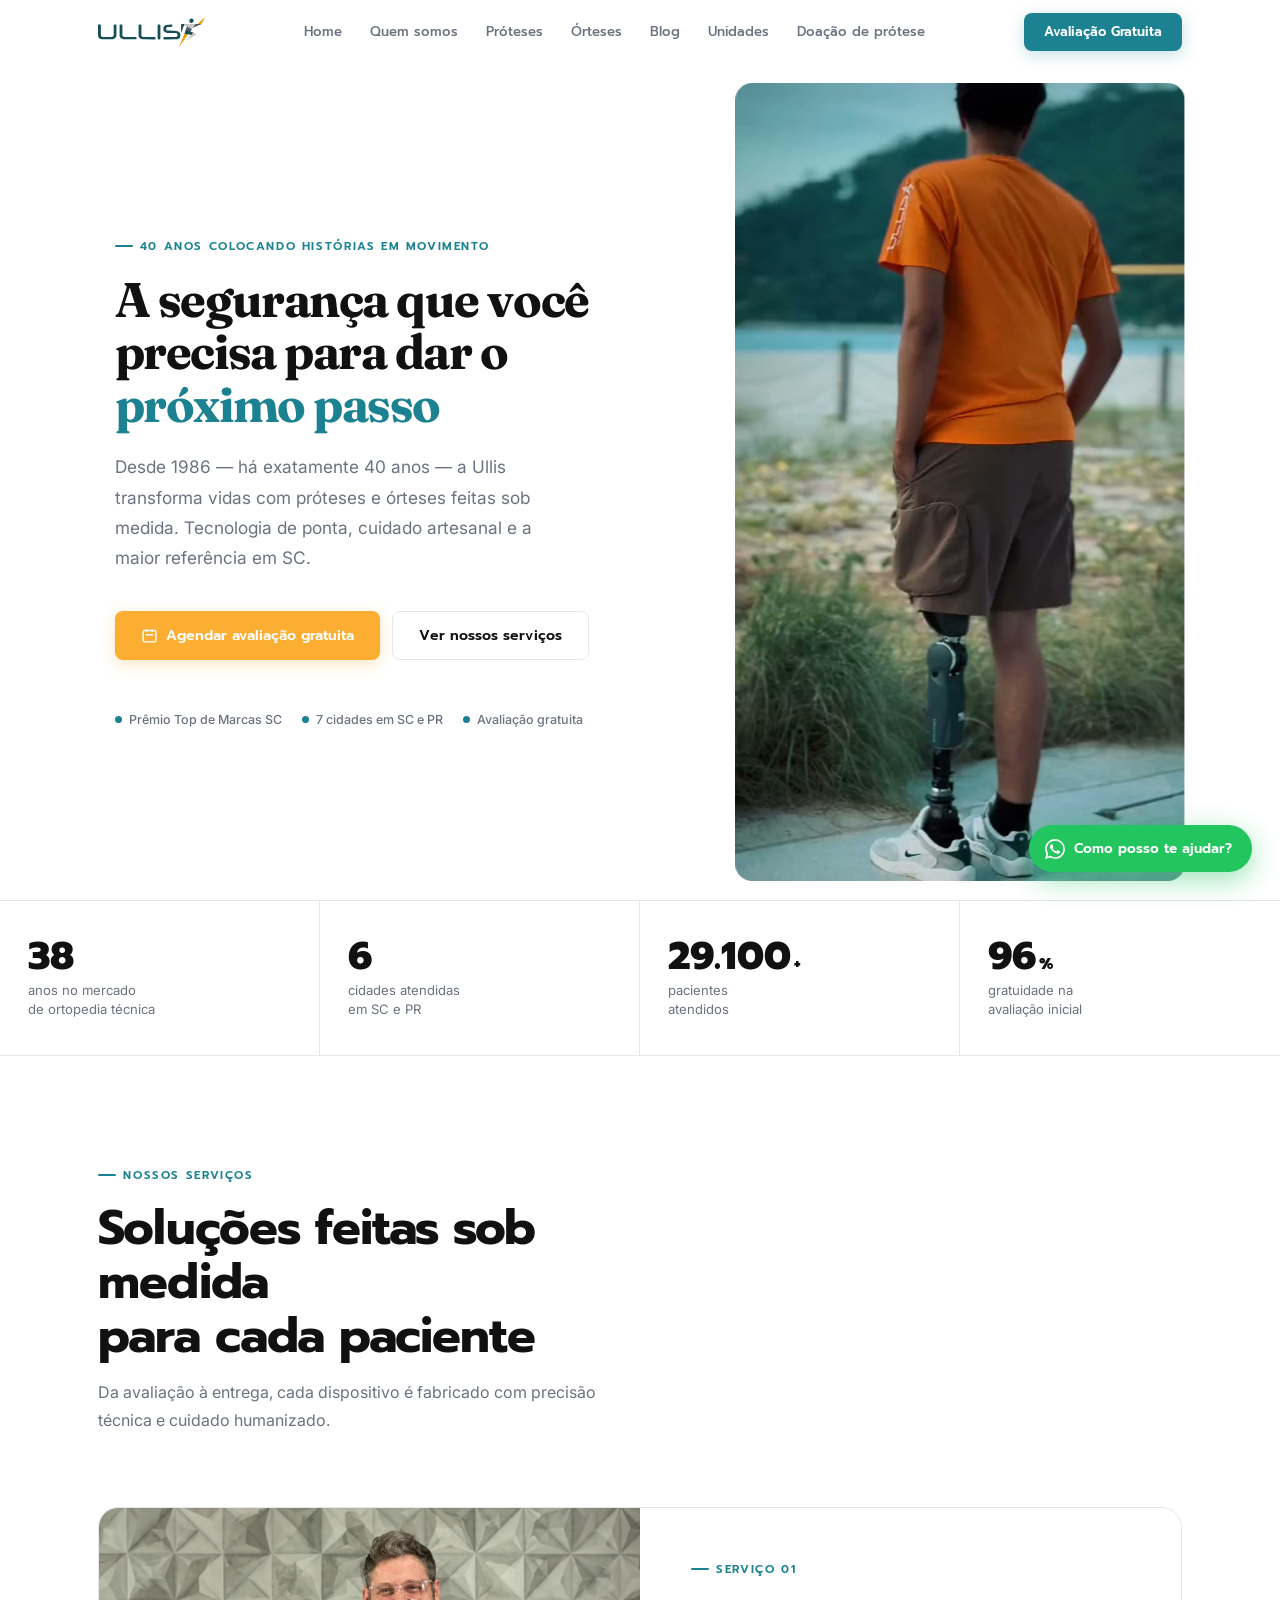
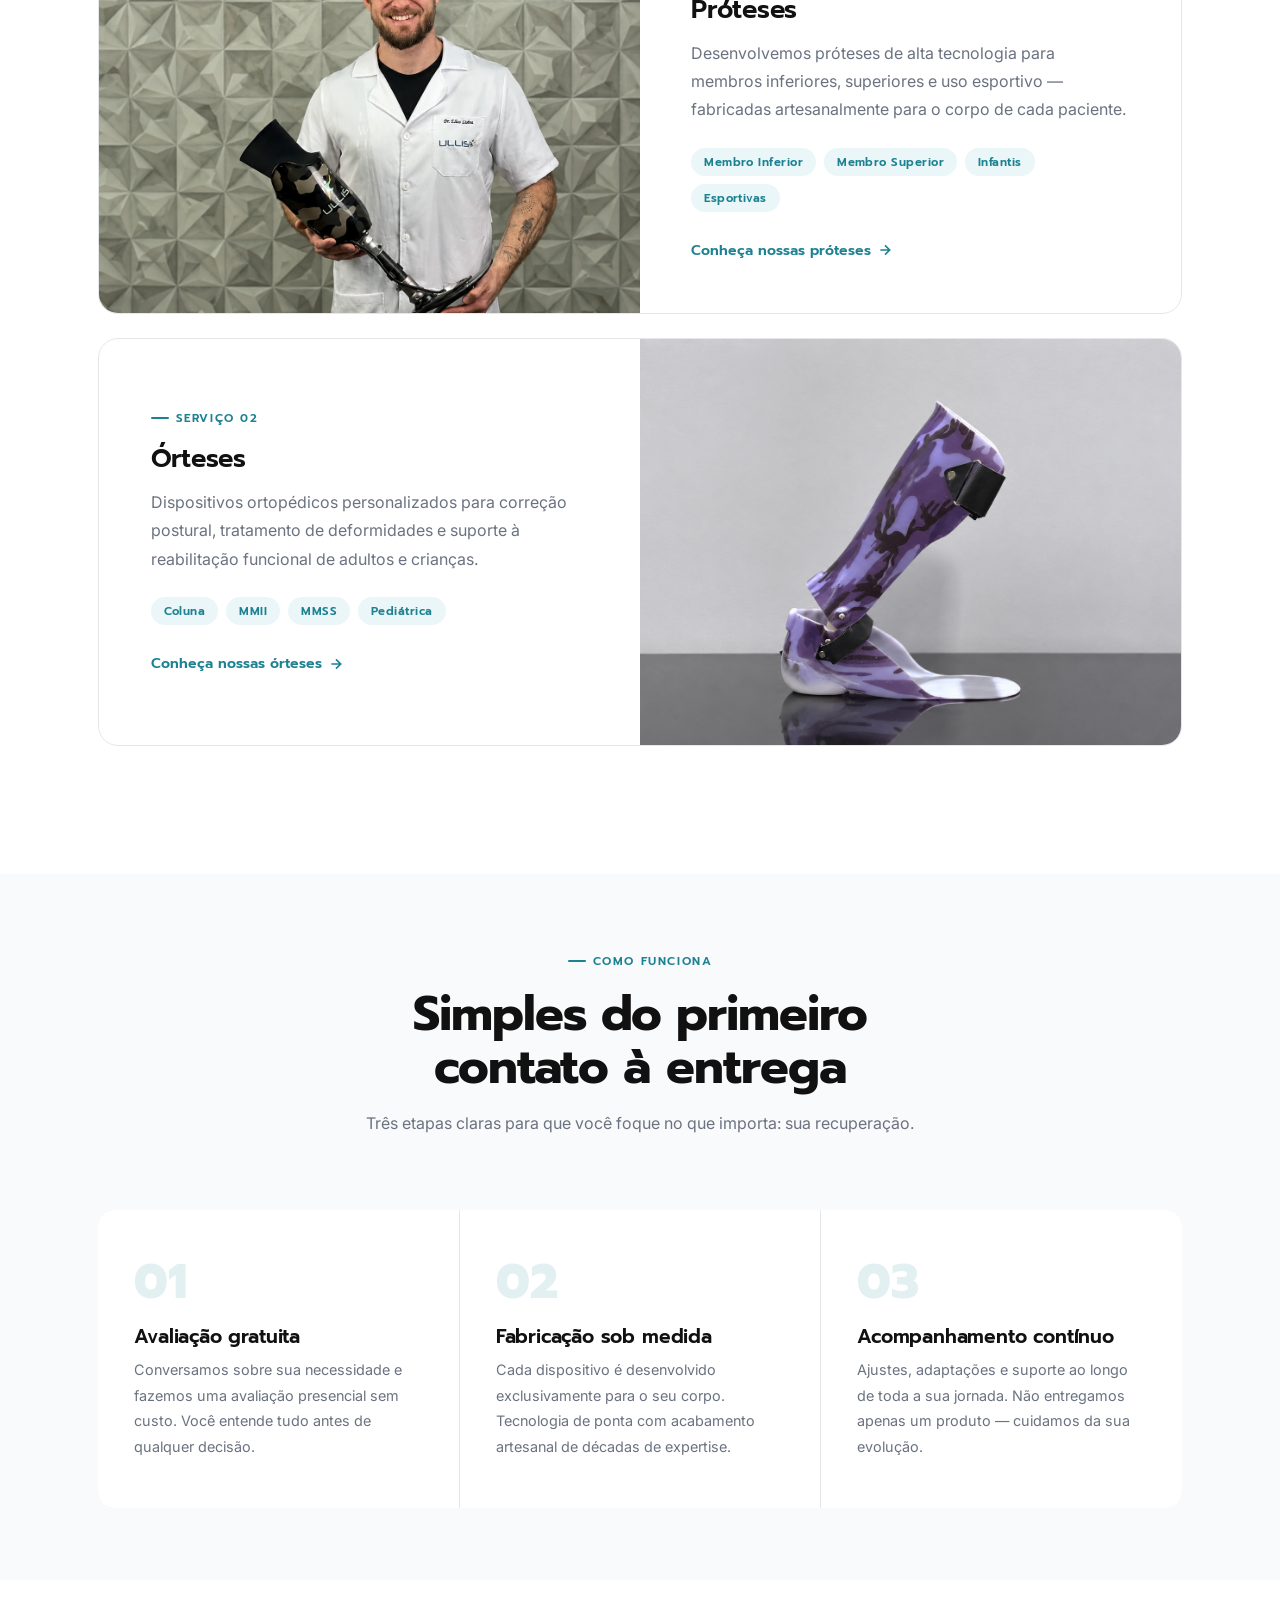
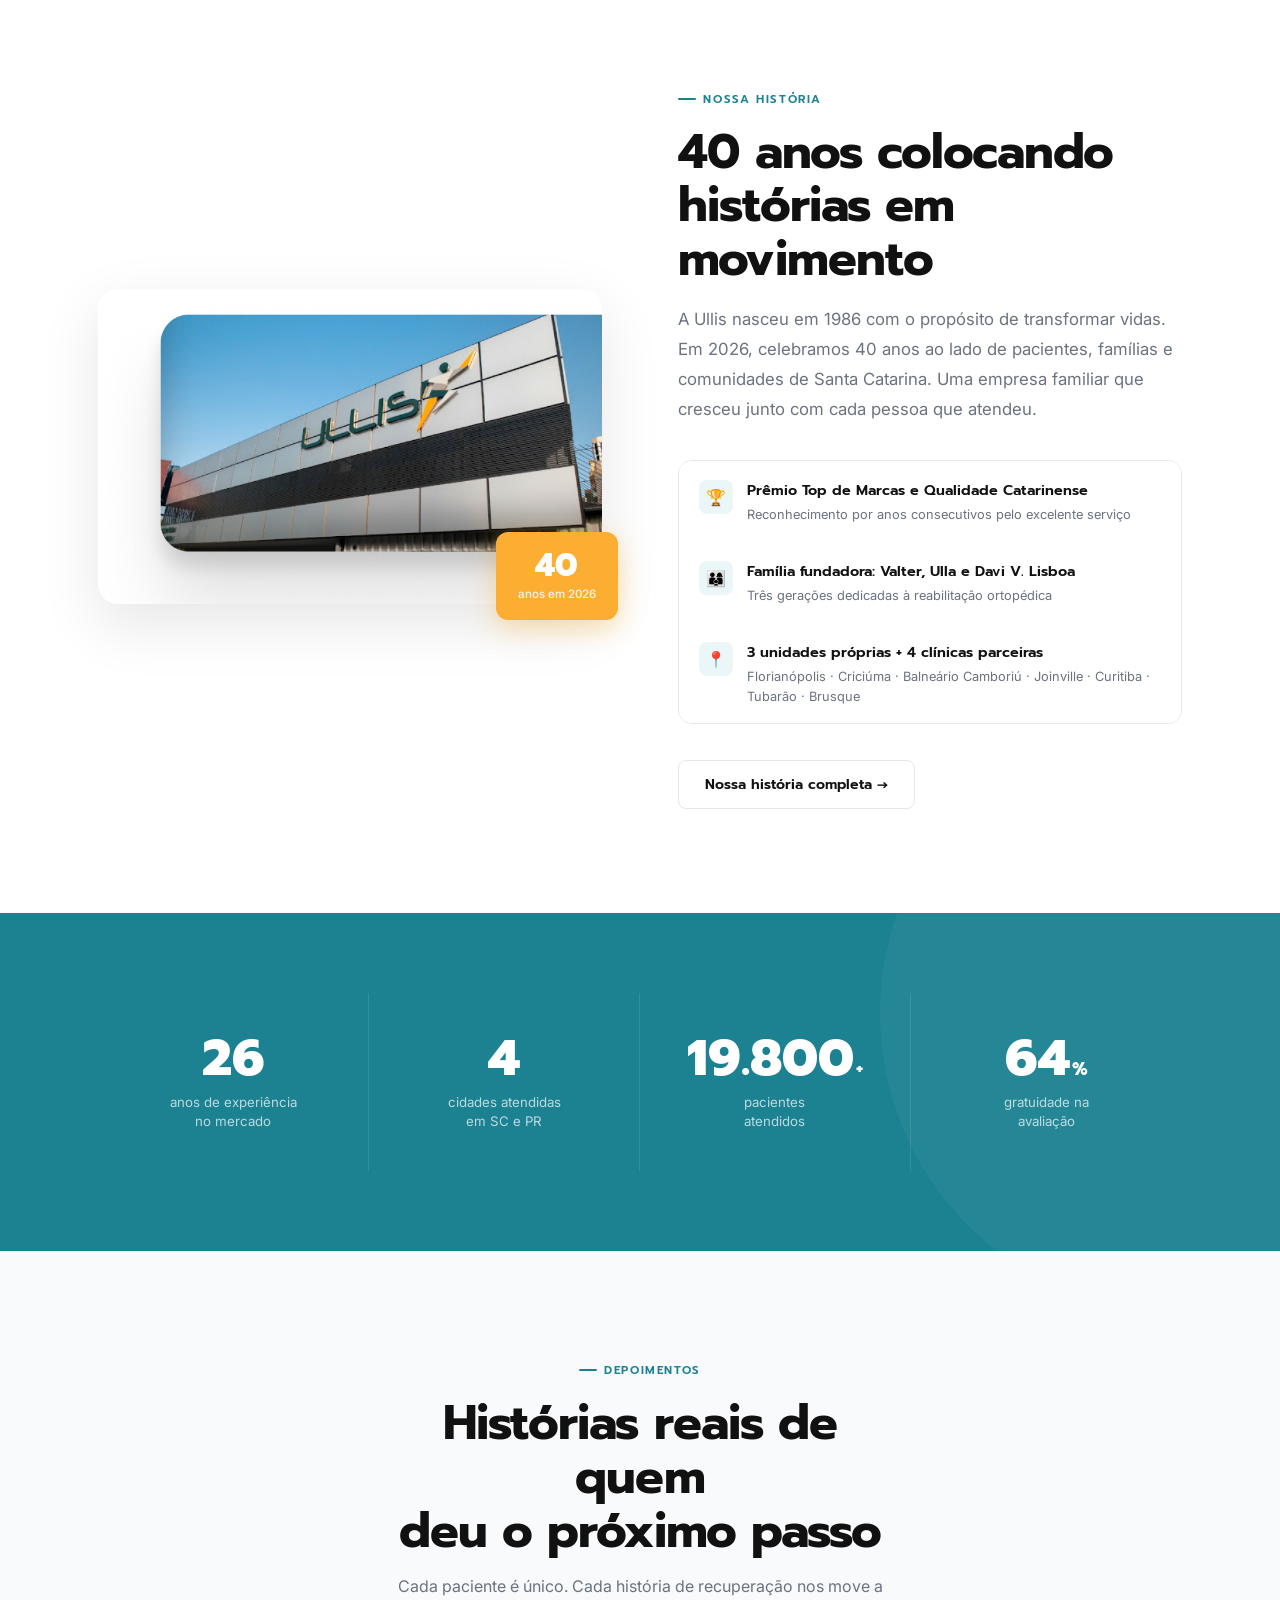
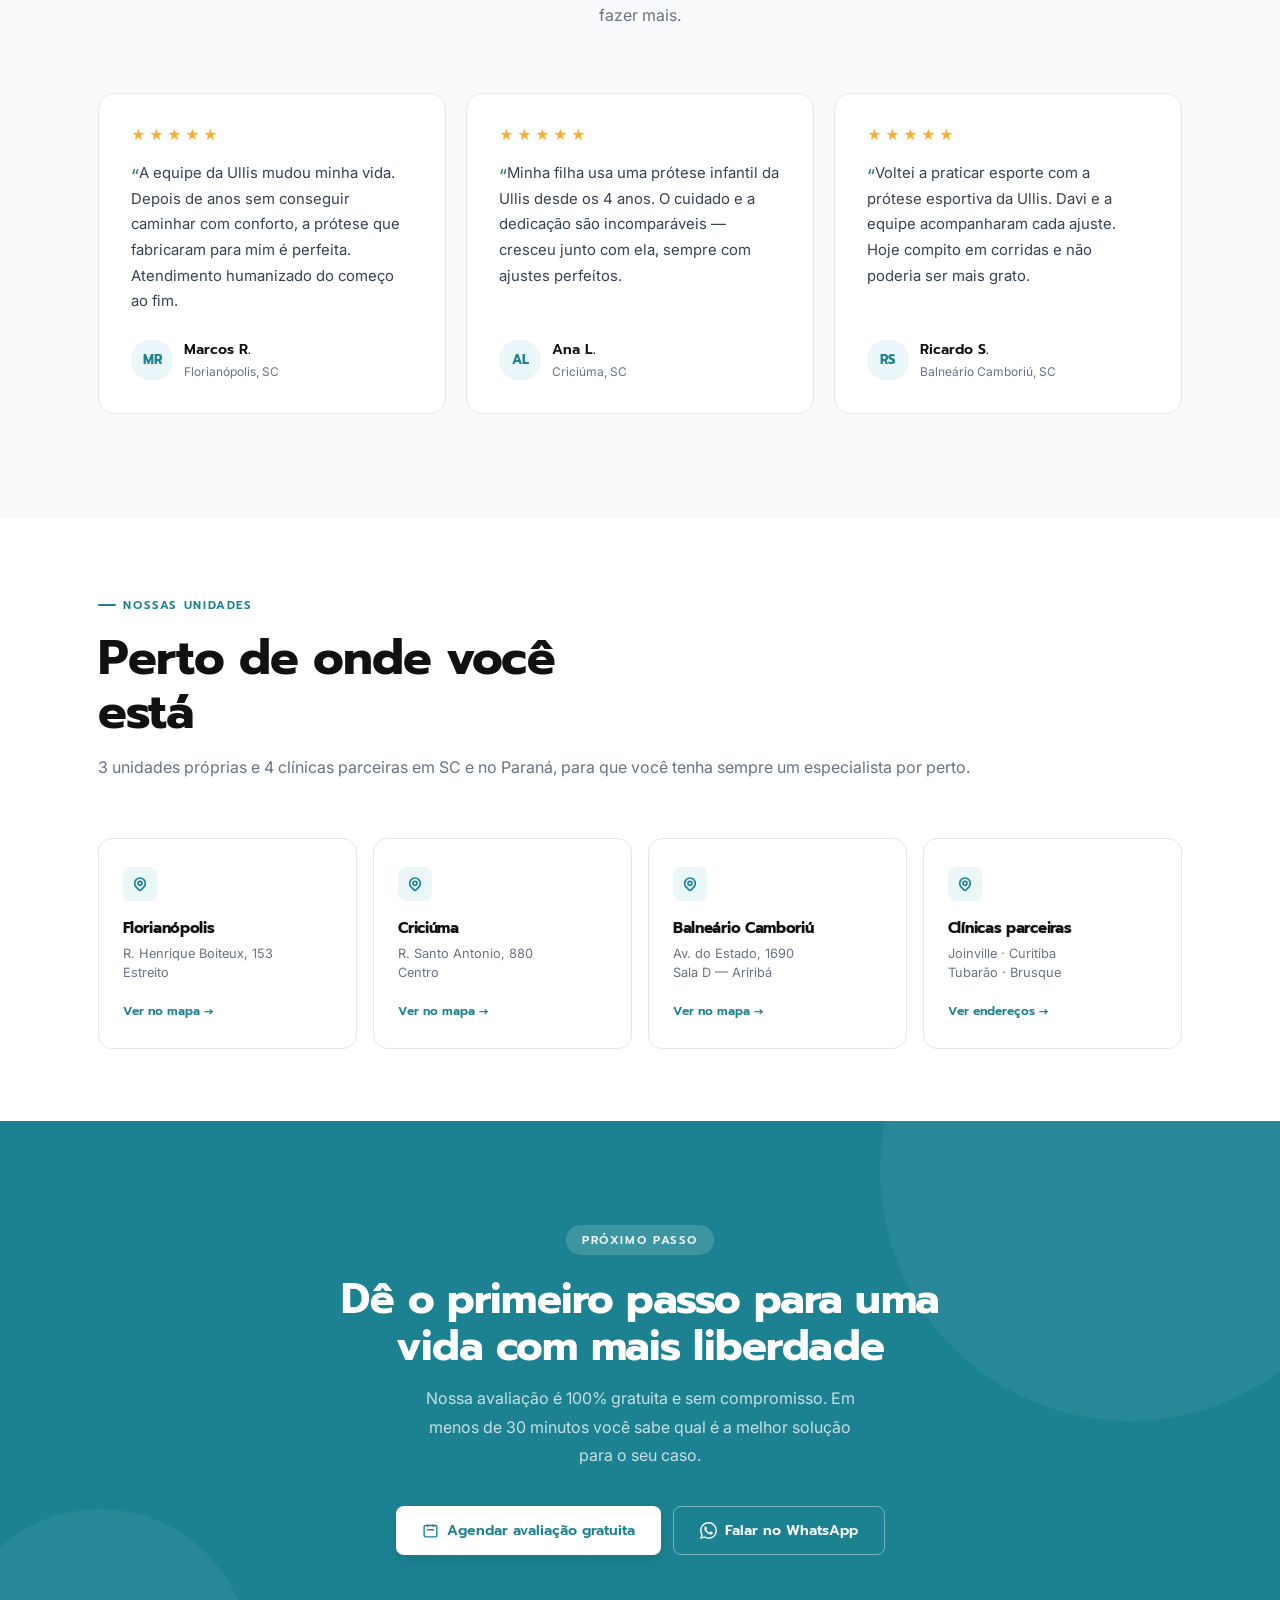
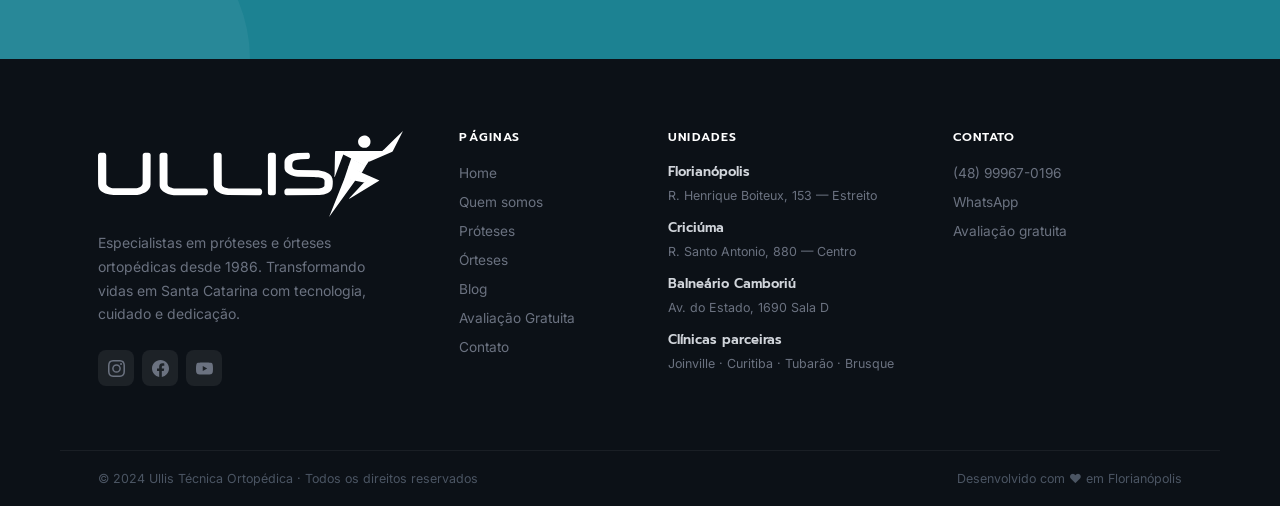
==== commit 6a5f09e7: "deploy: atualizar index.html" ====
--- a/Ullis/index.html
+++ b/Ullis/index.html
@@ -521,7 +521,7 @@
       <div class="metric__label">cidades atendidas<br>em SC e PR</div>
     </div>
     <div class="metric" data-r data-d="2">
-      <div class="metric__num"><span class="count" data-t="5000">0</span><sup>+</sup></div>
+      <div class="metric__num"><span class="count" data-t="30000">0</span><sup>+</sup></div>
       <div class="metric__label">pacientes<br>atendidos</div>
     </div>
     <div class="metric" data-r data-d="3">
@@ -686,7 +686,7 @@
         <div class="stat-box__l">cidades atendidas<br>em SC e PR</div>
       </div>
       <div class="stat-box" data-r data-d="2">
-        <div class="stat-box__n"><span class="cnt" data-t="5000">0</span><sup>+</sup></div>
+        <div class="stat-box__n"><span class="cnt" data-t="30000">0</span><sup>+</sup></div>
         <div class="stat-box__l">pacientes<br>atendidos</div>
       </div>
       <div class="stat-box" data-r data-d="3">
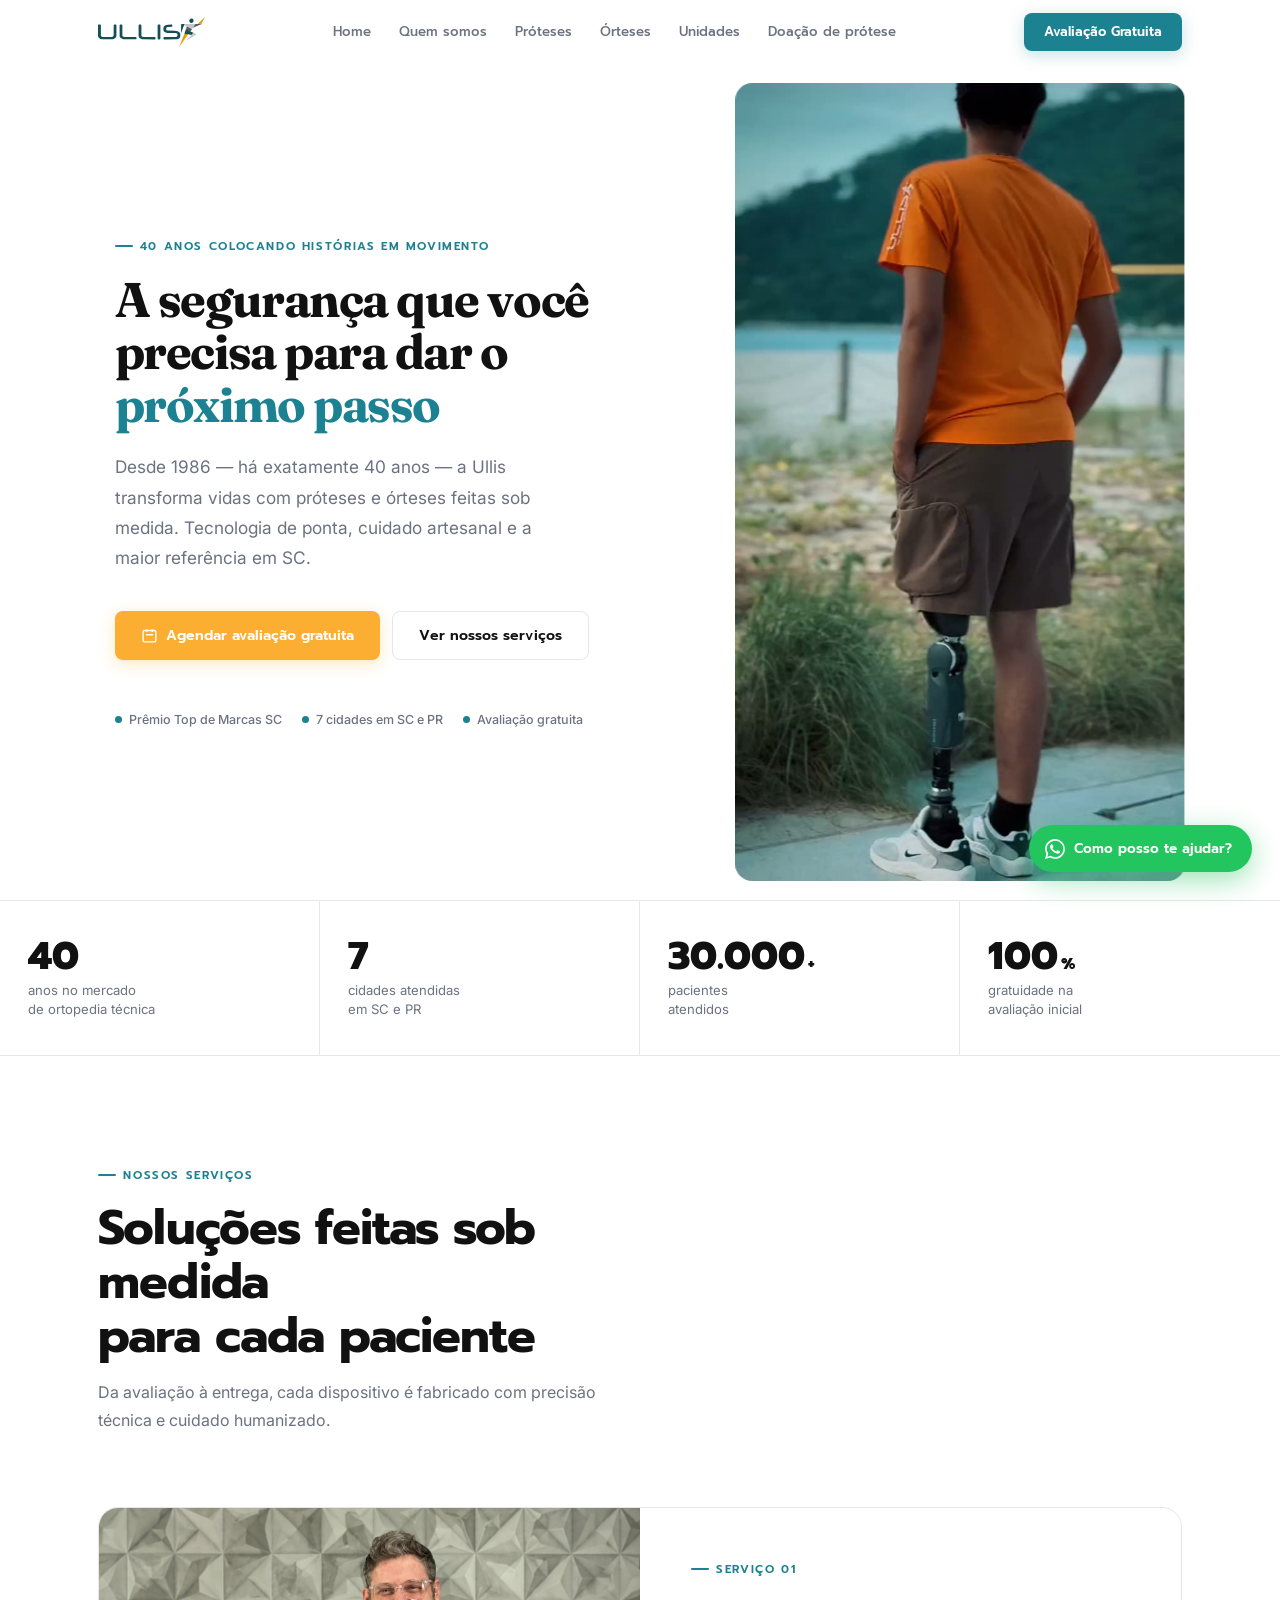
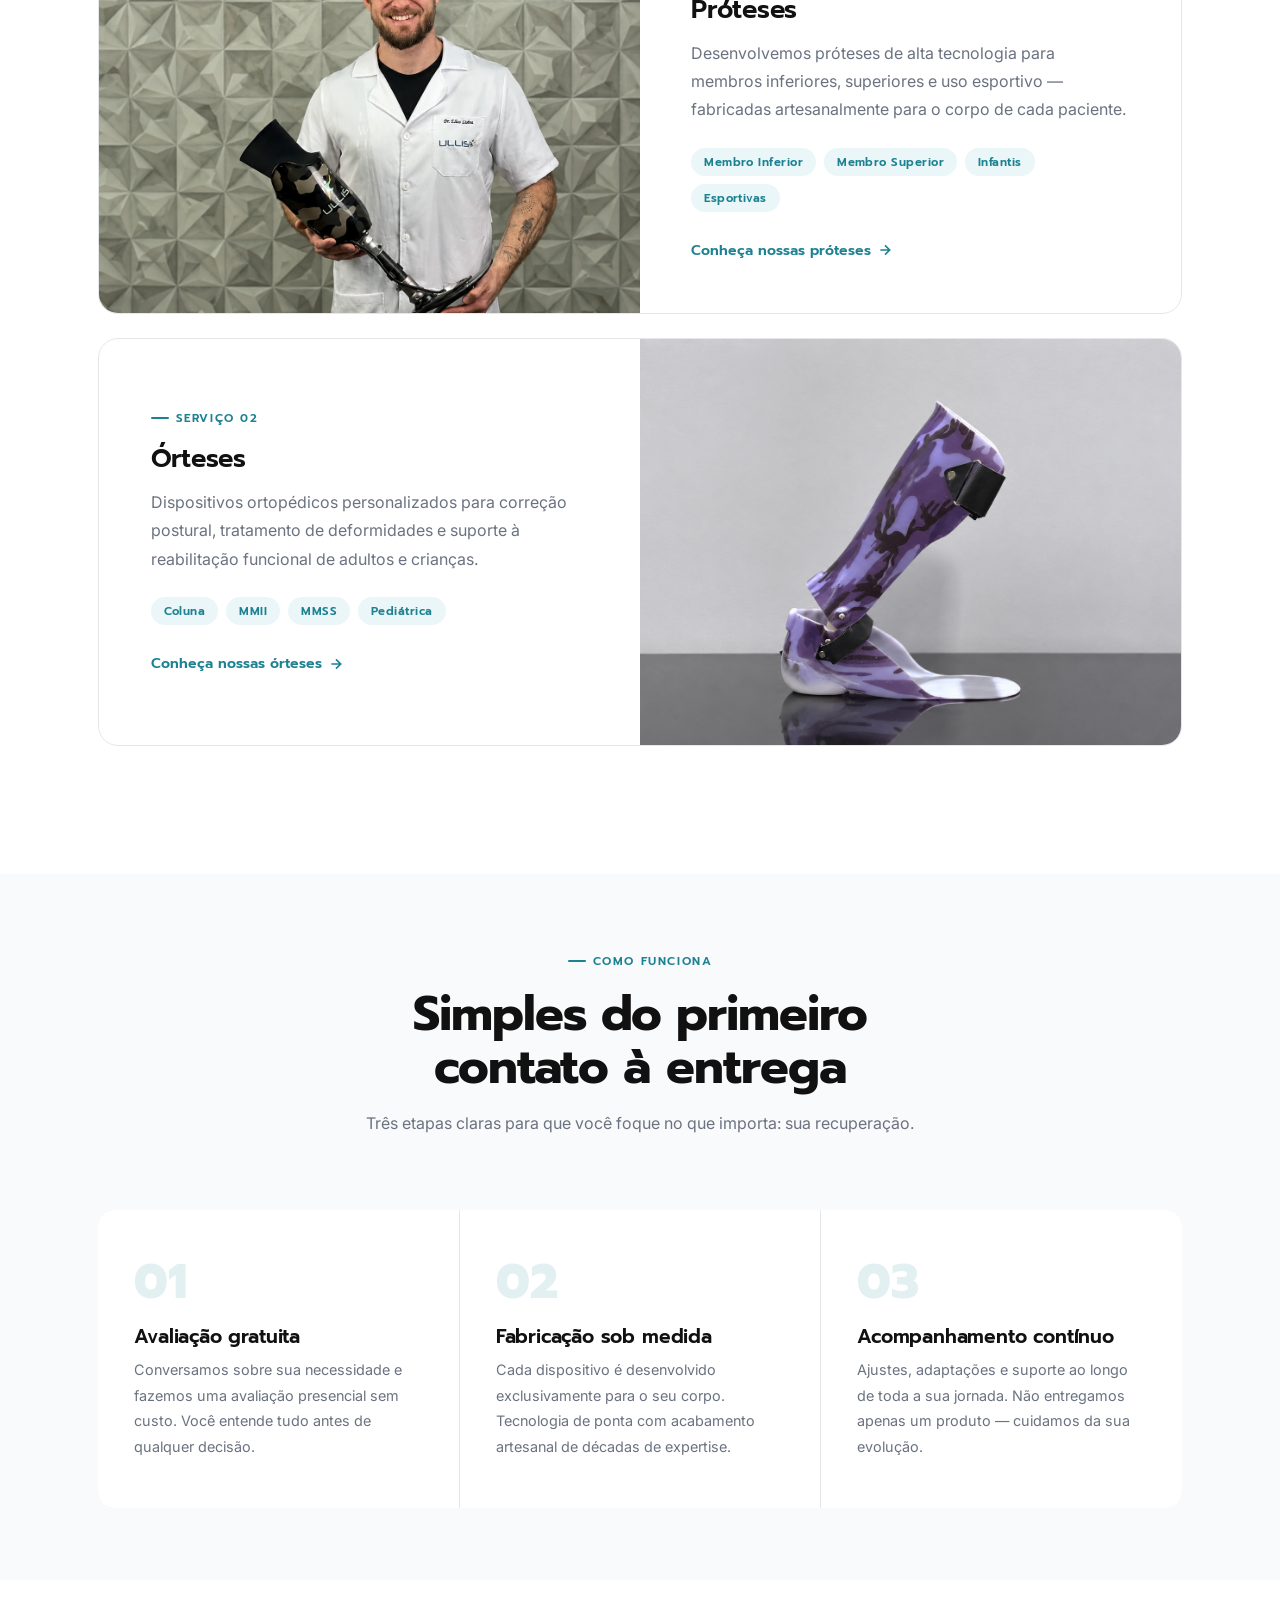
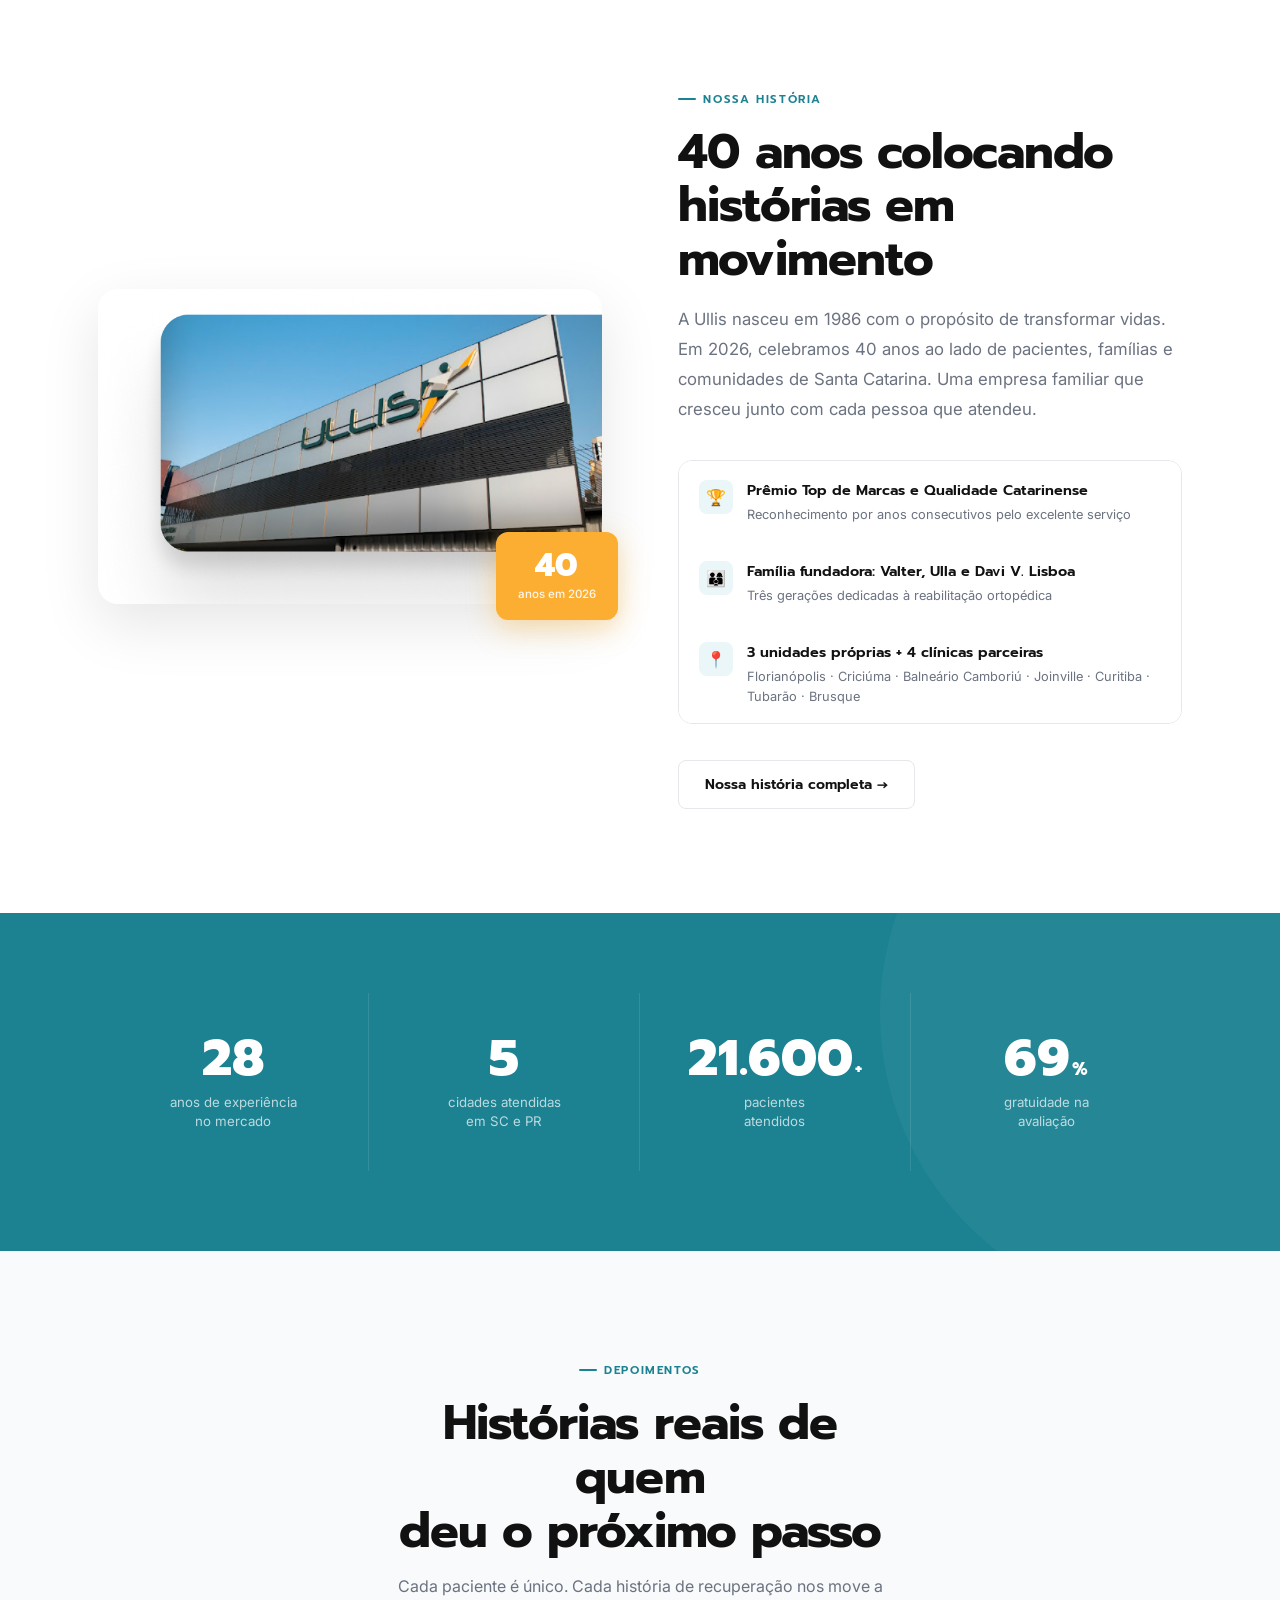
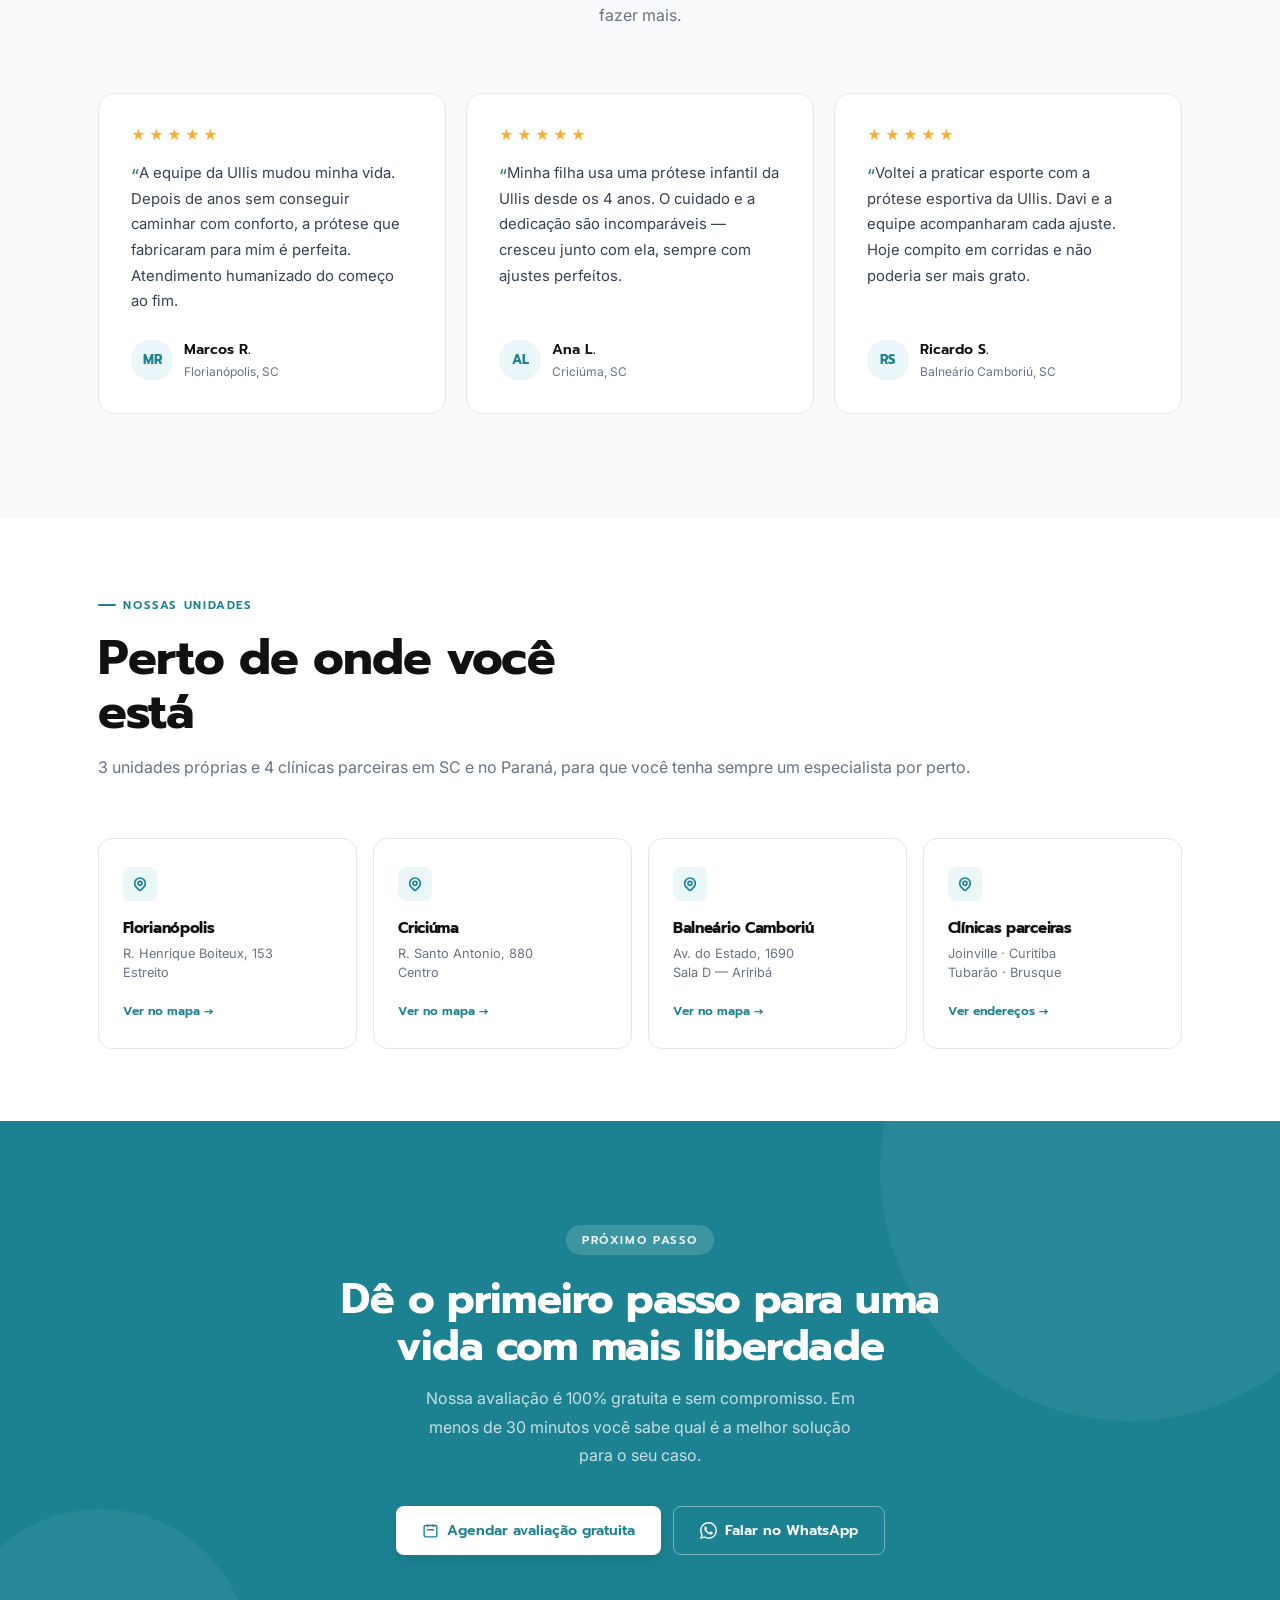
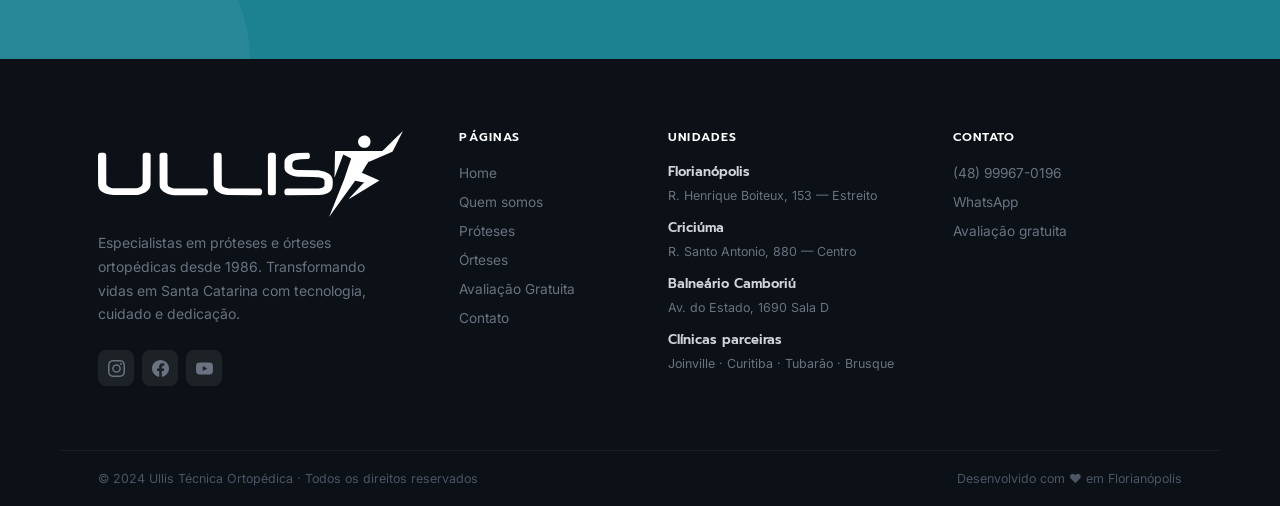
==== commit a2499292: "deploy: atualizar index.html" ====
--- a/Ullis/index.html
+++ b/Ullis/index.html
@@ -466,7 +466,6 @@
       <a href="/quem-somos">Quem somos</a>
       <a href="/proteses">Próteses</a>
       <a href="/orteses">Órteses</a>
-      <a href="/blog">Blog</a>
       <a href="/unidades">Unidades</a>
       <a href="/doacao-protese">Doação de prótese</a>
     </div>
@@ -832,7 +831,6 @@
         <li><a href="/quem-somos">Quem somos</a></li>
         <li><a href="/proteses">Próteses</a></li>
         <li><a href="/orteses">Órteses</a></li>
-        <li><a href="/blog">Blog</a></li>
         <li><a href="/avaliacao-gratuita">Avaliação Gratuita</a></li>
         <li><a href="/contato">Contato</a></li>
       </ul>
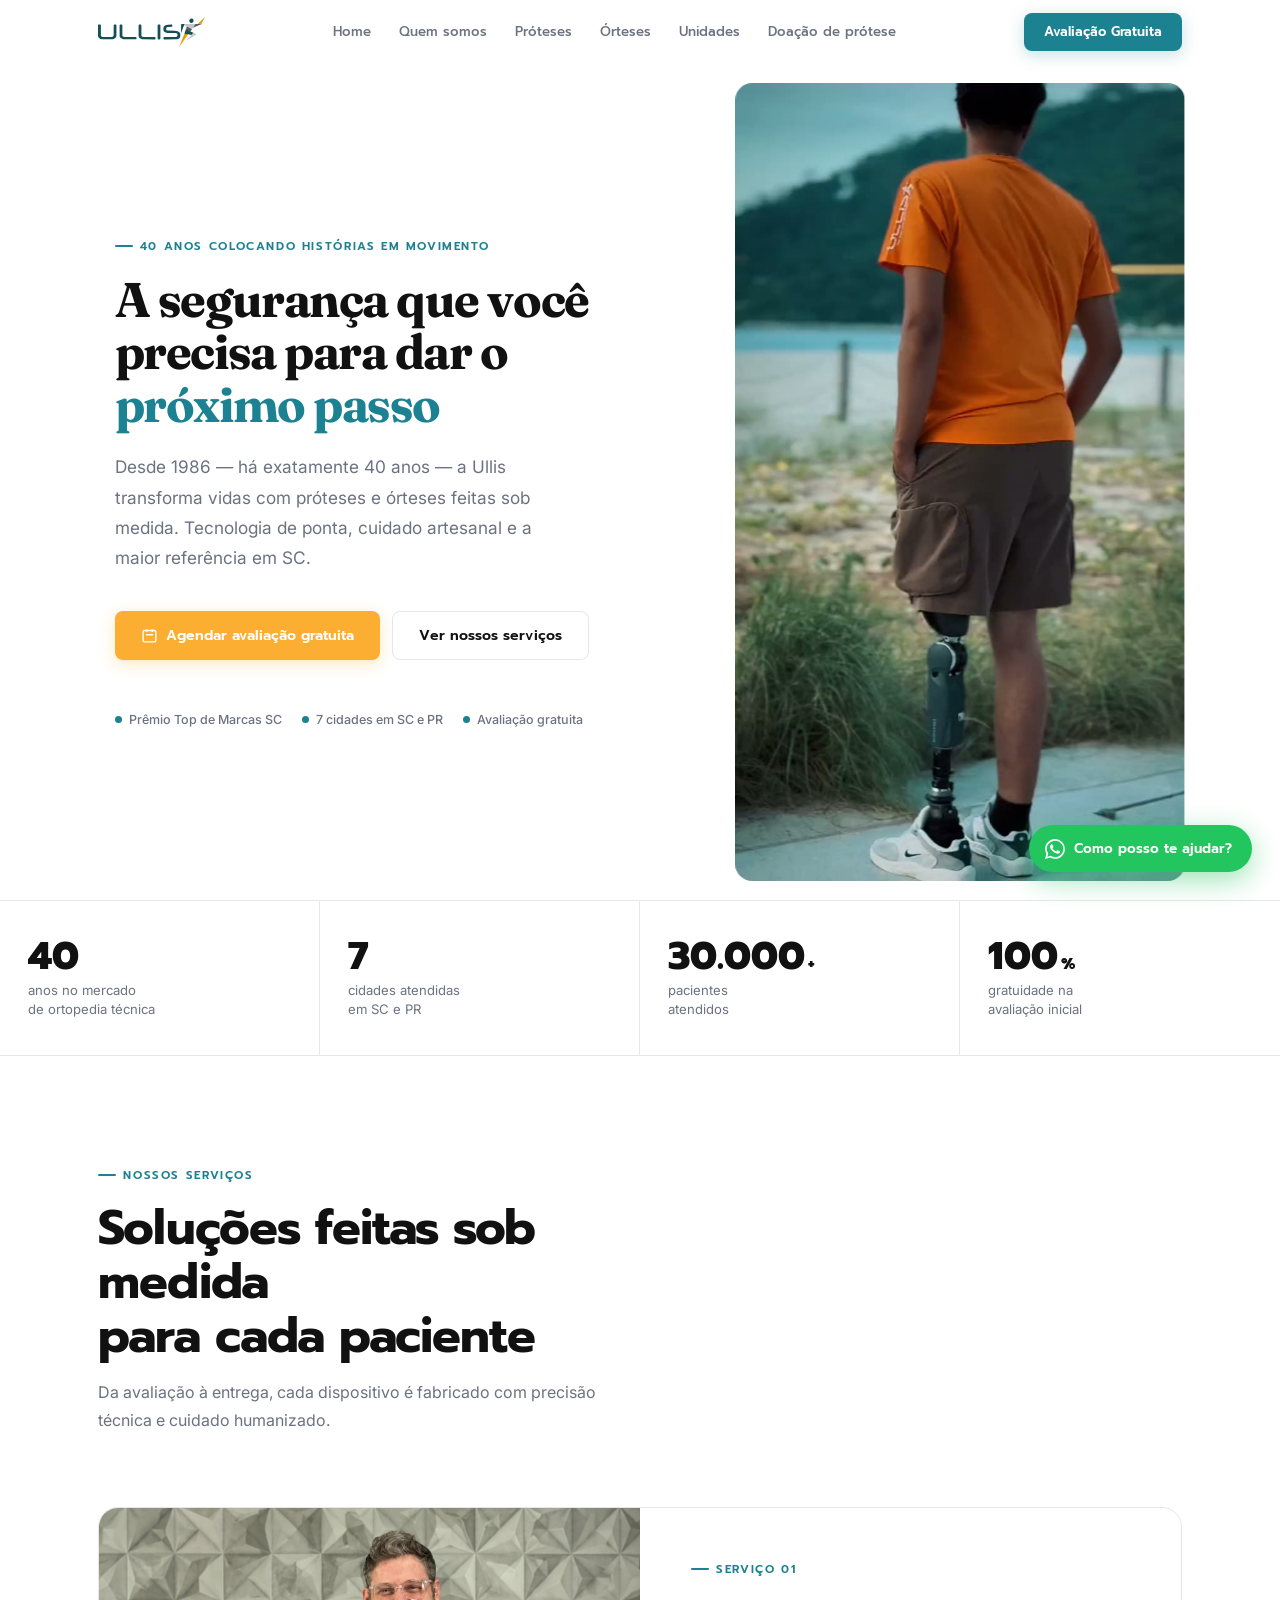
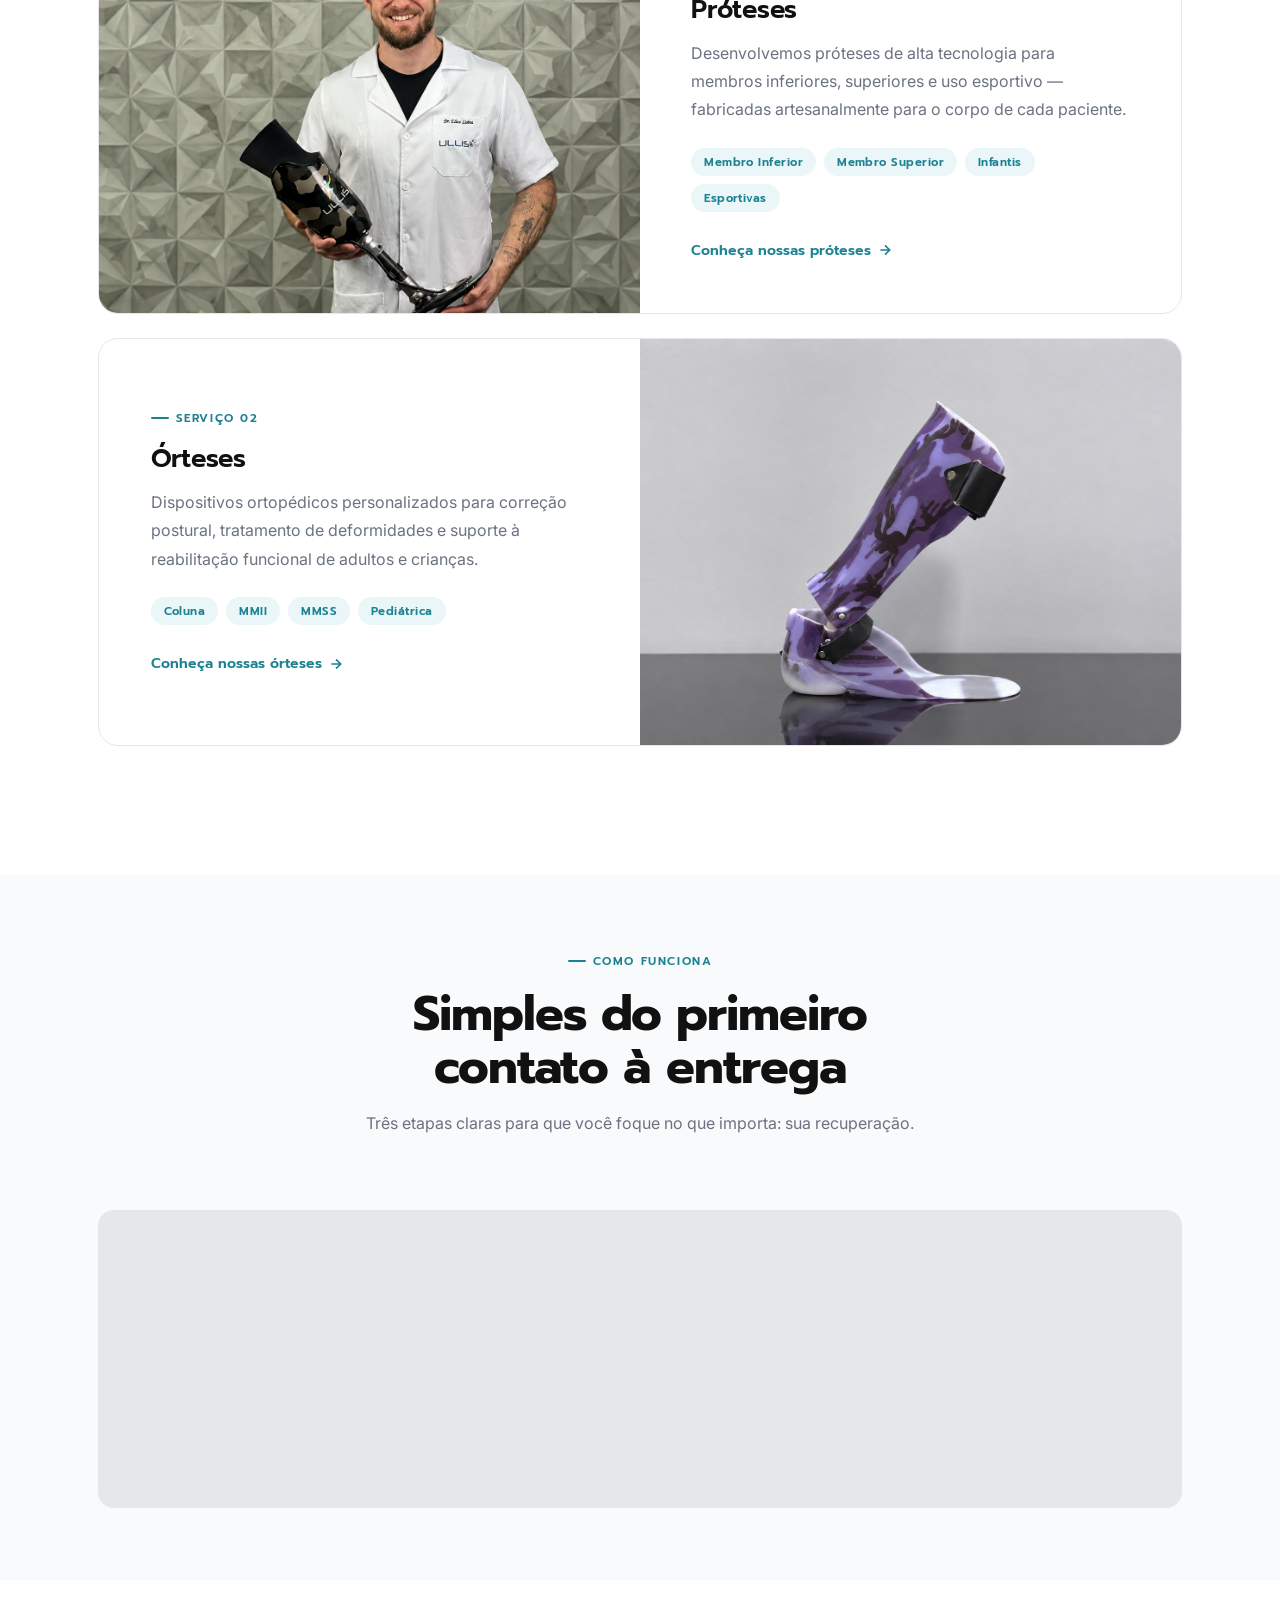
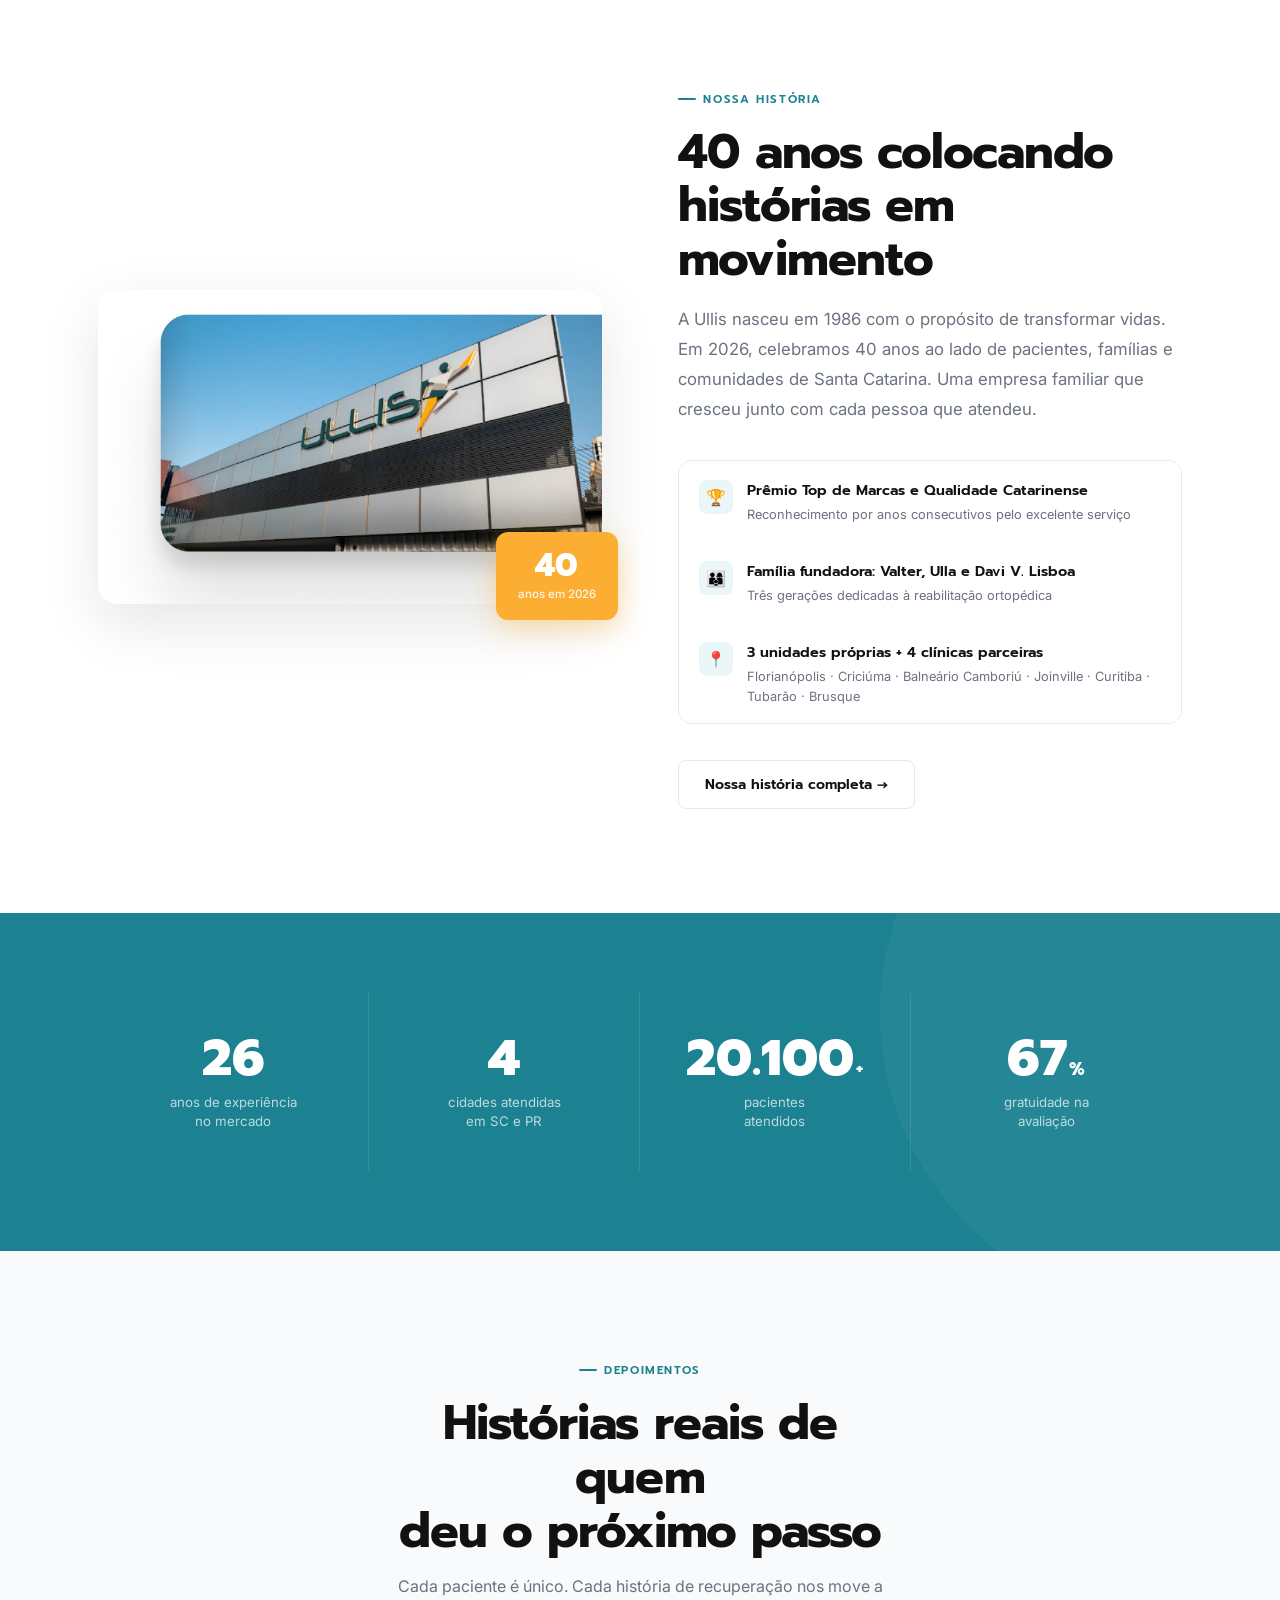
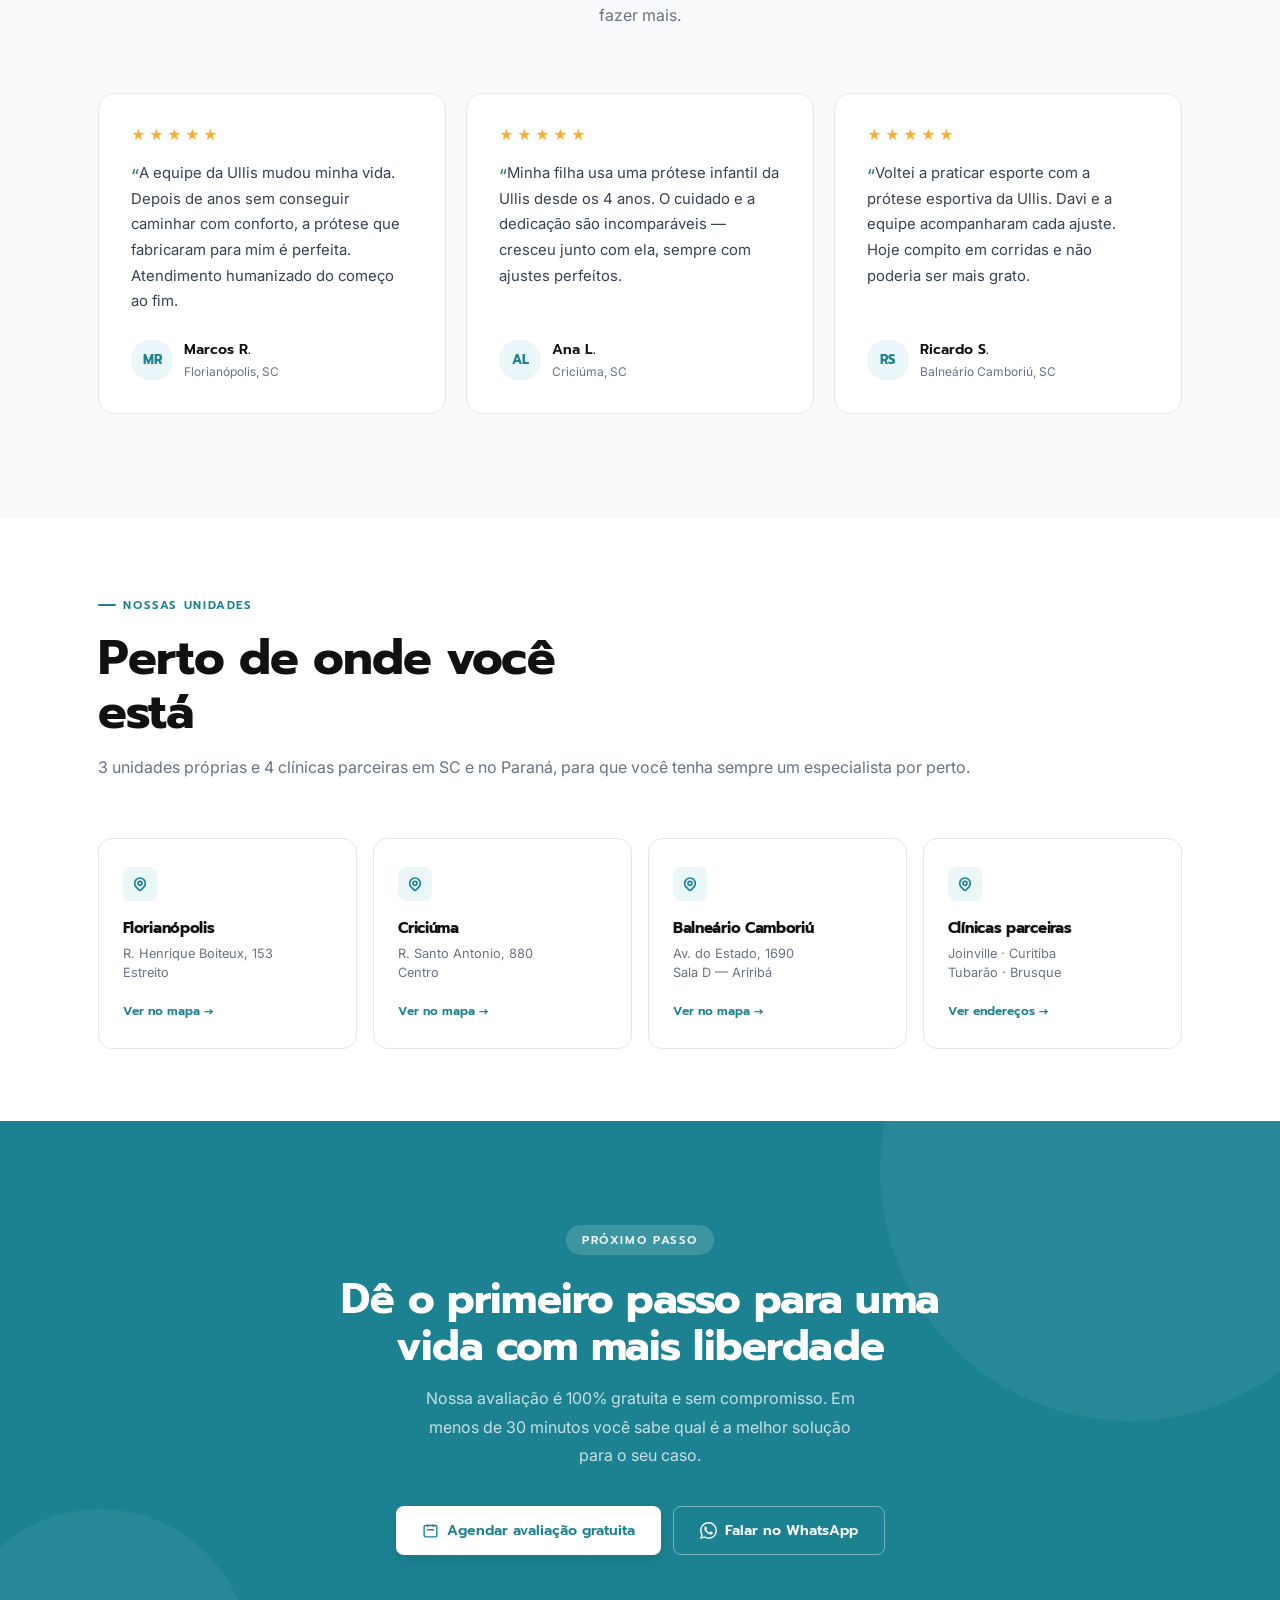
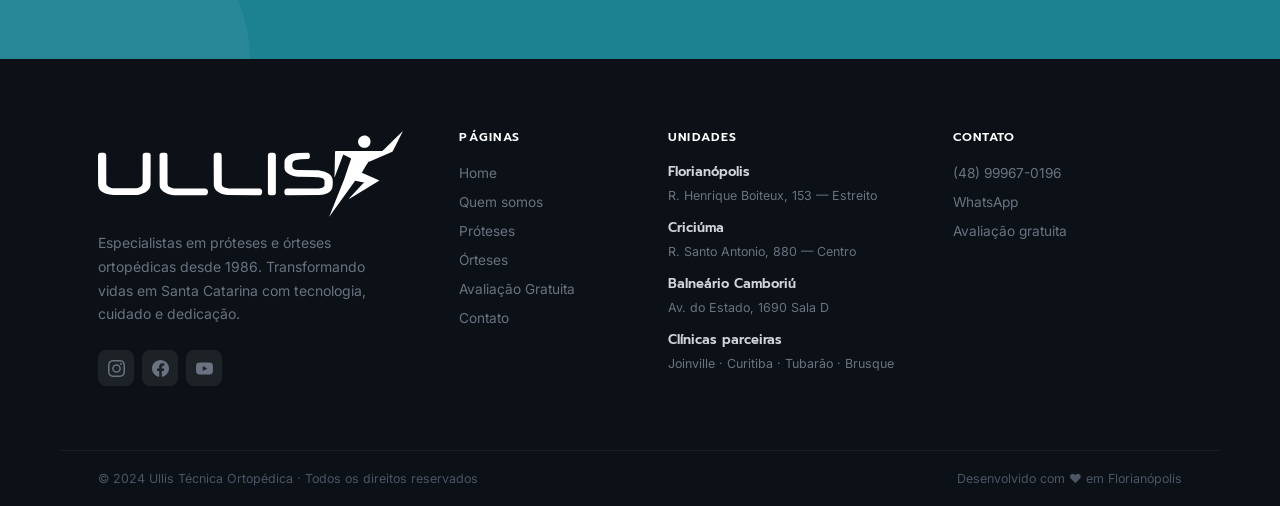
==== commit a93ecfc0: "deploy: atualizar index.html" ====
--- a/Ullis/index.html
+++ b/Ullis/index.html
@@ -1,6 +1,13 @@
 <!DOCTYPE html>
 <html lang="pt-BR">
 <head>
+  <!-- Google Tag Manager -->
+  <script>(function(w,d,s,l,i){w[l]=w[l]||[];w[l].push({'gtm.start':
+  new Date().getTime(),event:'gtm.js'});var f=d.getElementsByTagName(s)[0],
+  j=d.createElement(s),dl=l!='dataLayer'?'&l='+l:'';j.async=true;j.src=
+  'https://www.googletagmanager.com/gtm.js?id='+i+dl;f.parentNode.insertBefore(j,f);
+  })(window,document,'script','dataLayer','GTM-PT29QJKT');</script>
+  <!-- End Google Tag Manager -->
   <meta charset="UTF-8">
   <meta name="viewport" content="width=device-width, initial-scale=1.0">
   <title>Próteses e Órteses em Santa Catarina | Ullis Técnica Ortopédica</title>
@@ -456,6 +463,9 @@
 </style>
 </head>
 <body>
+<!-- Google Tag Manager (noscript) -->
+<noscript><iframe src="https://www.googletagmanager.com/ns.html?id=GTM-PT29QJKT" height="0" width="0" style="display:none;visibility:hidden"></iframe></noscript>
+<!-- End Google Tag Manager (noscript) -->
 
 <!-- NAV ──────────────────────────────────── -->
 <nav class="nav" id="nav" aria-label="Navegação principal">
